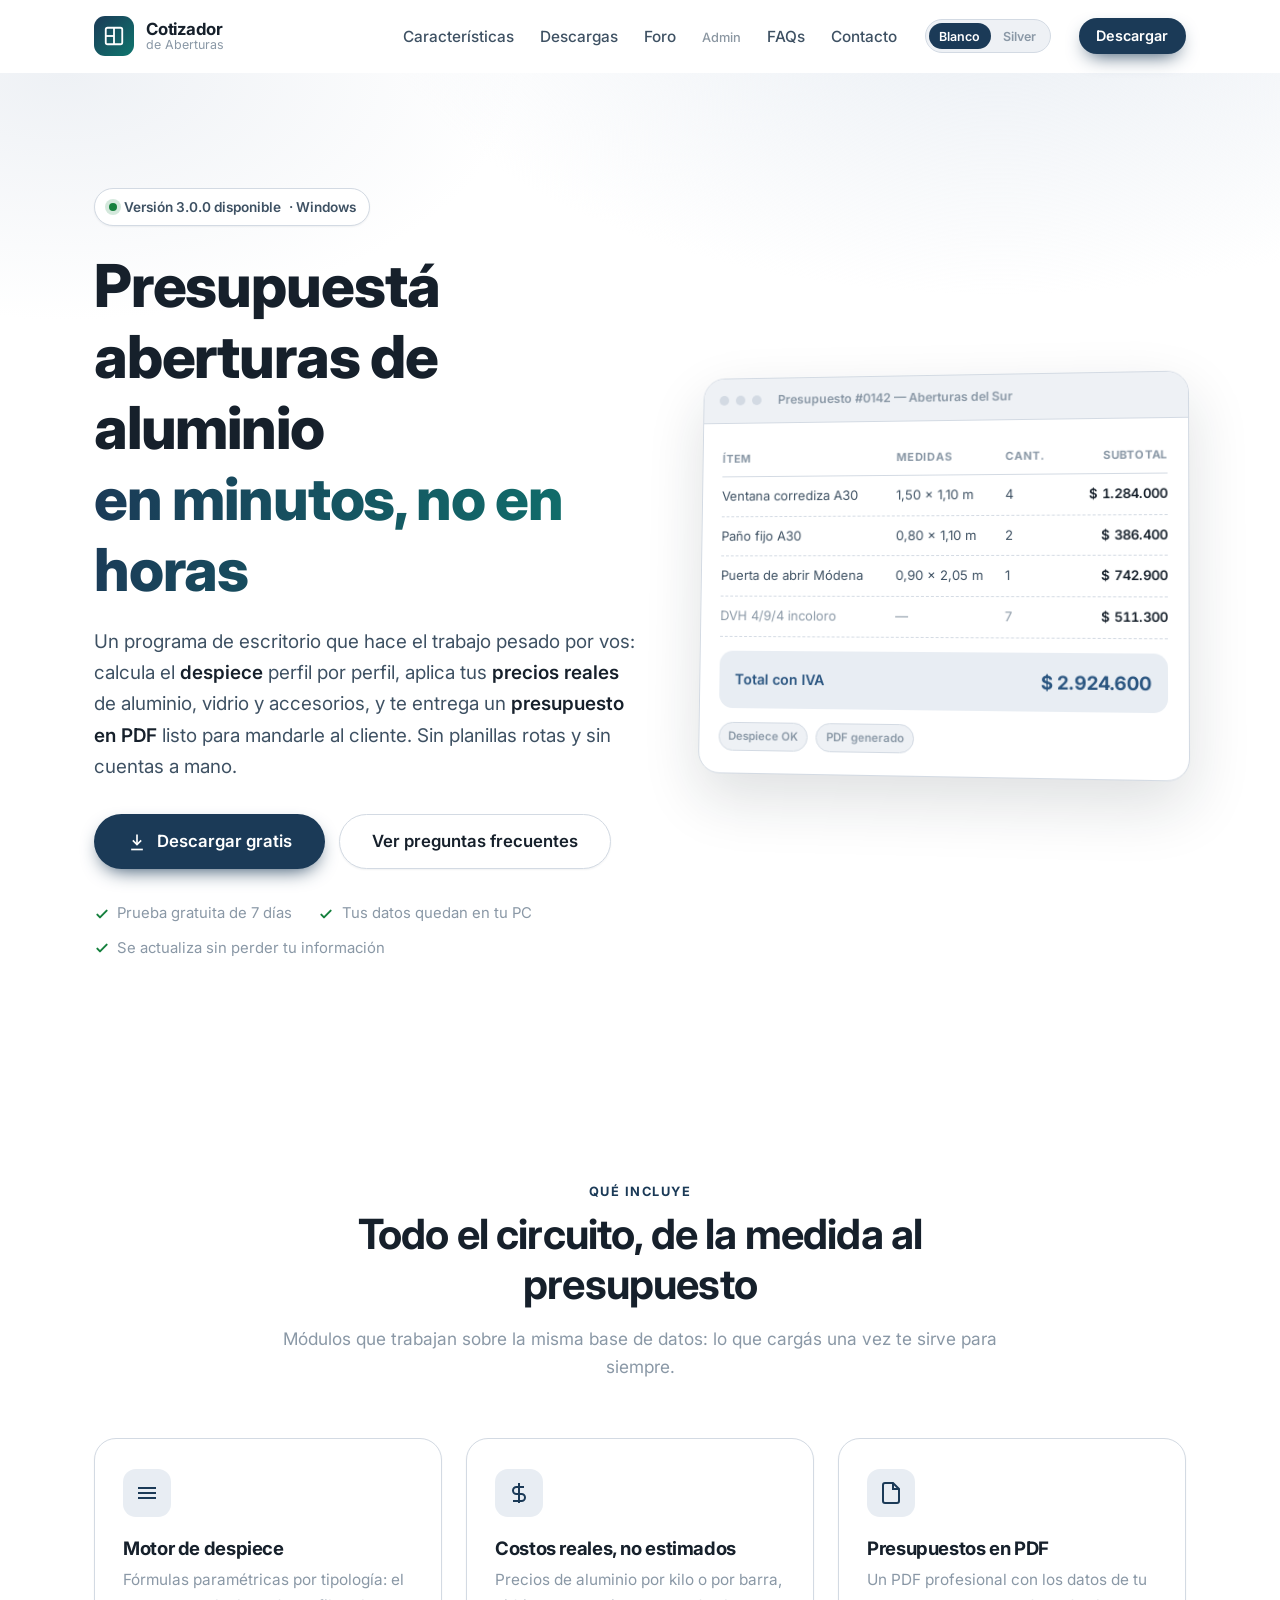
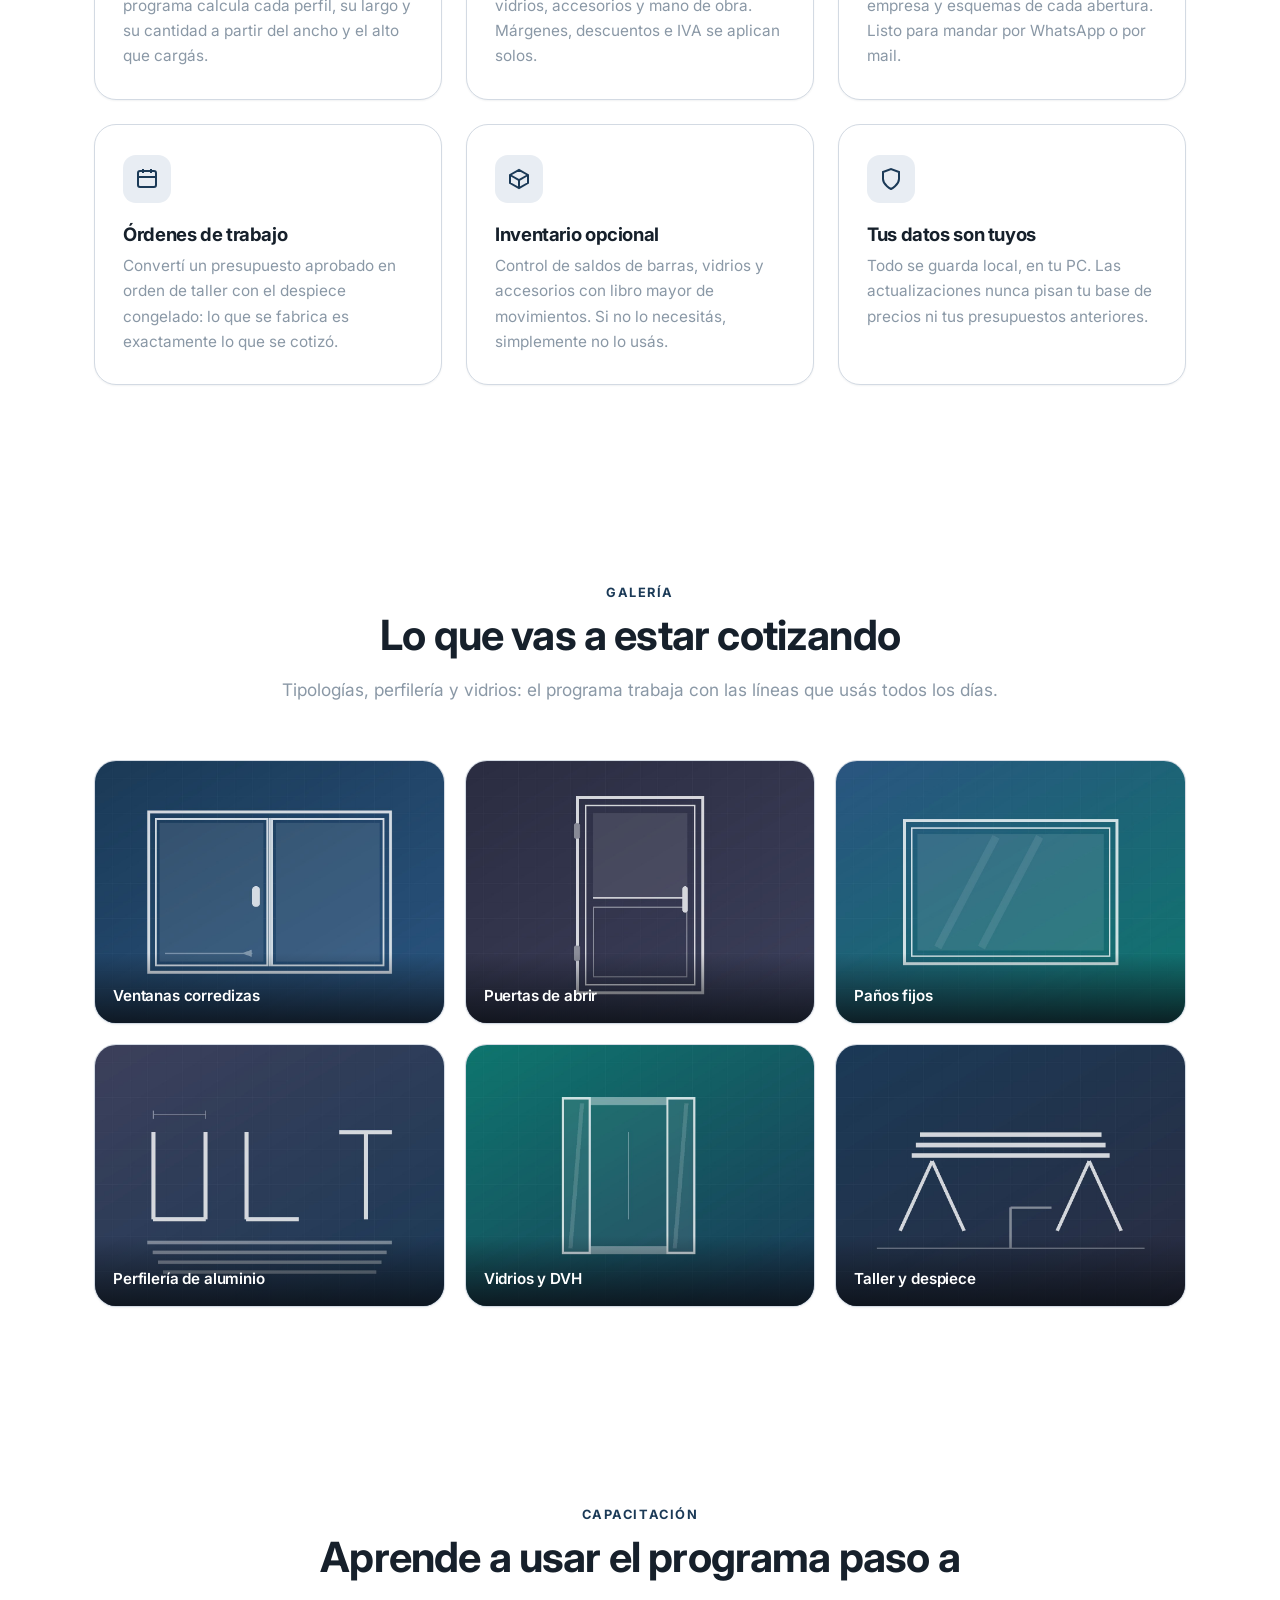
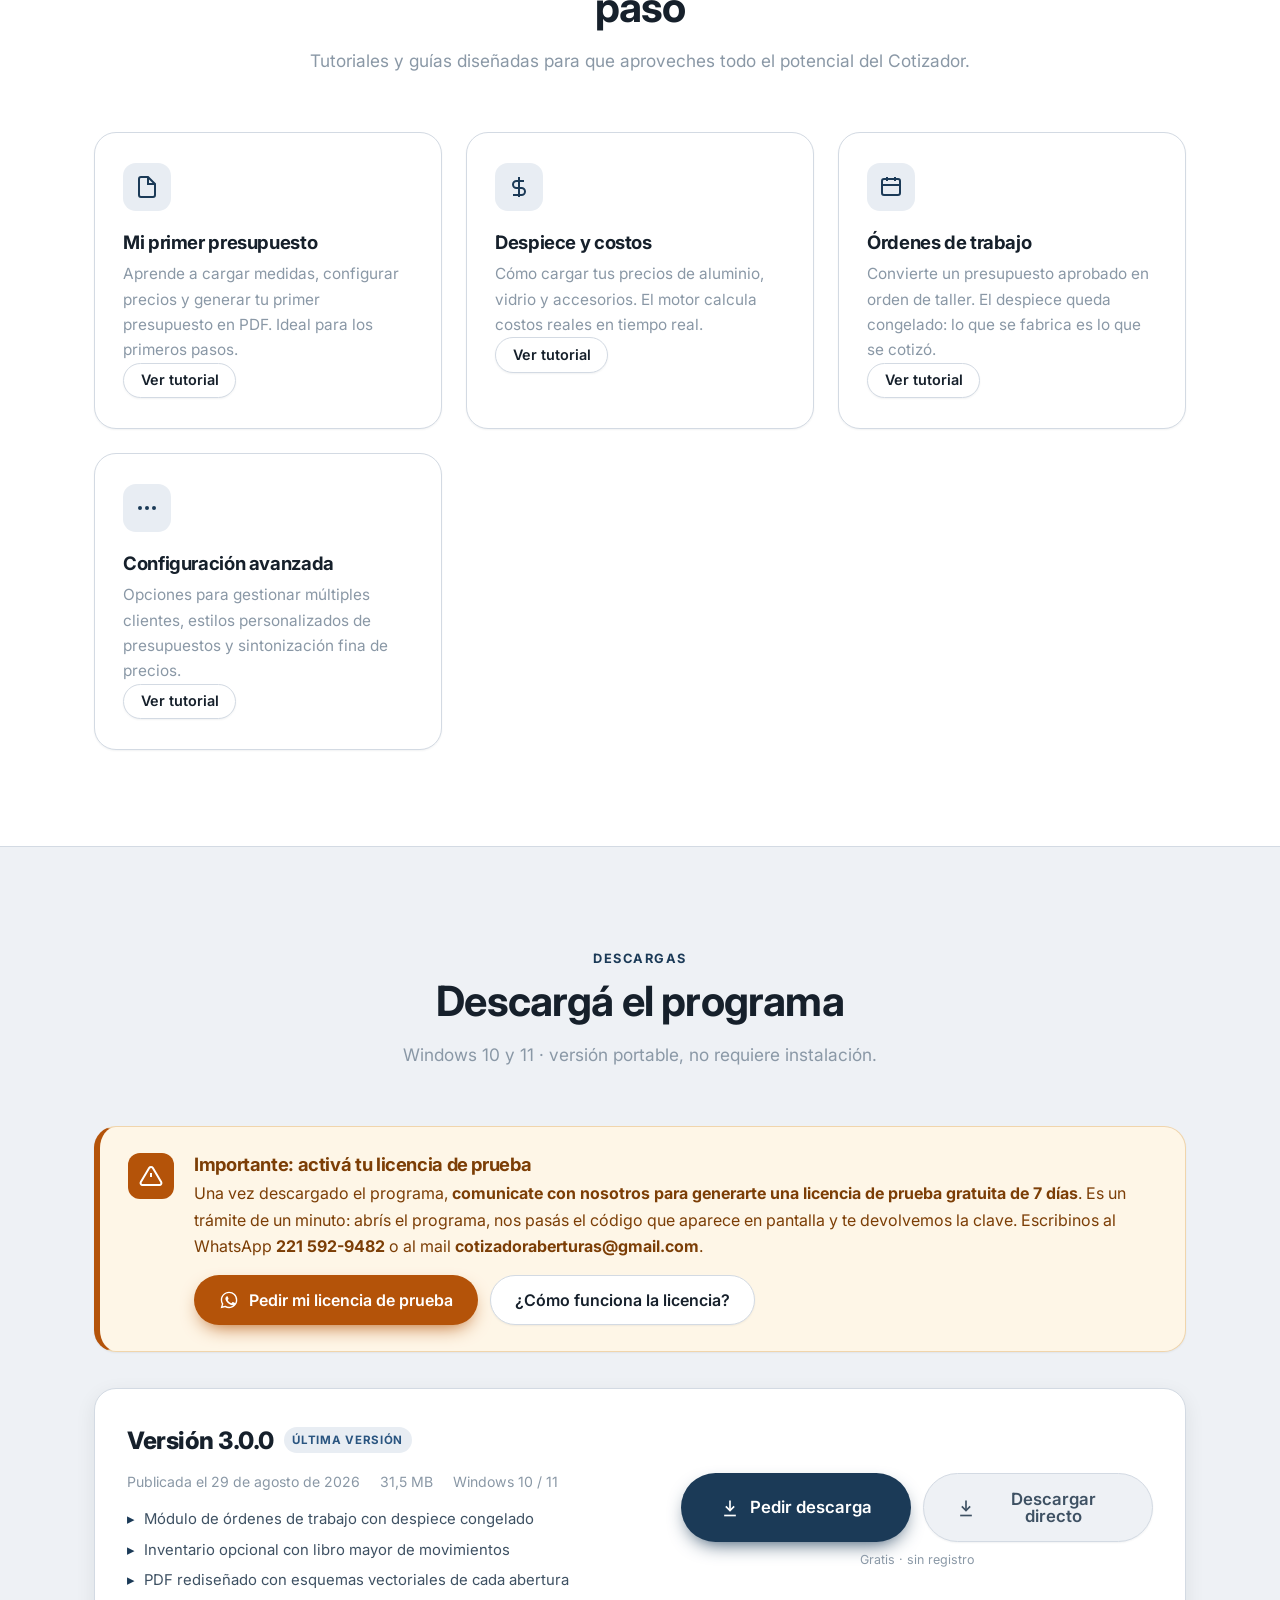
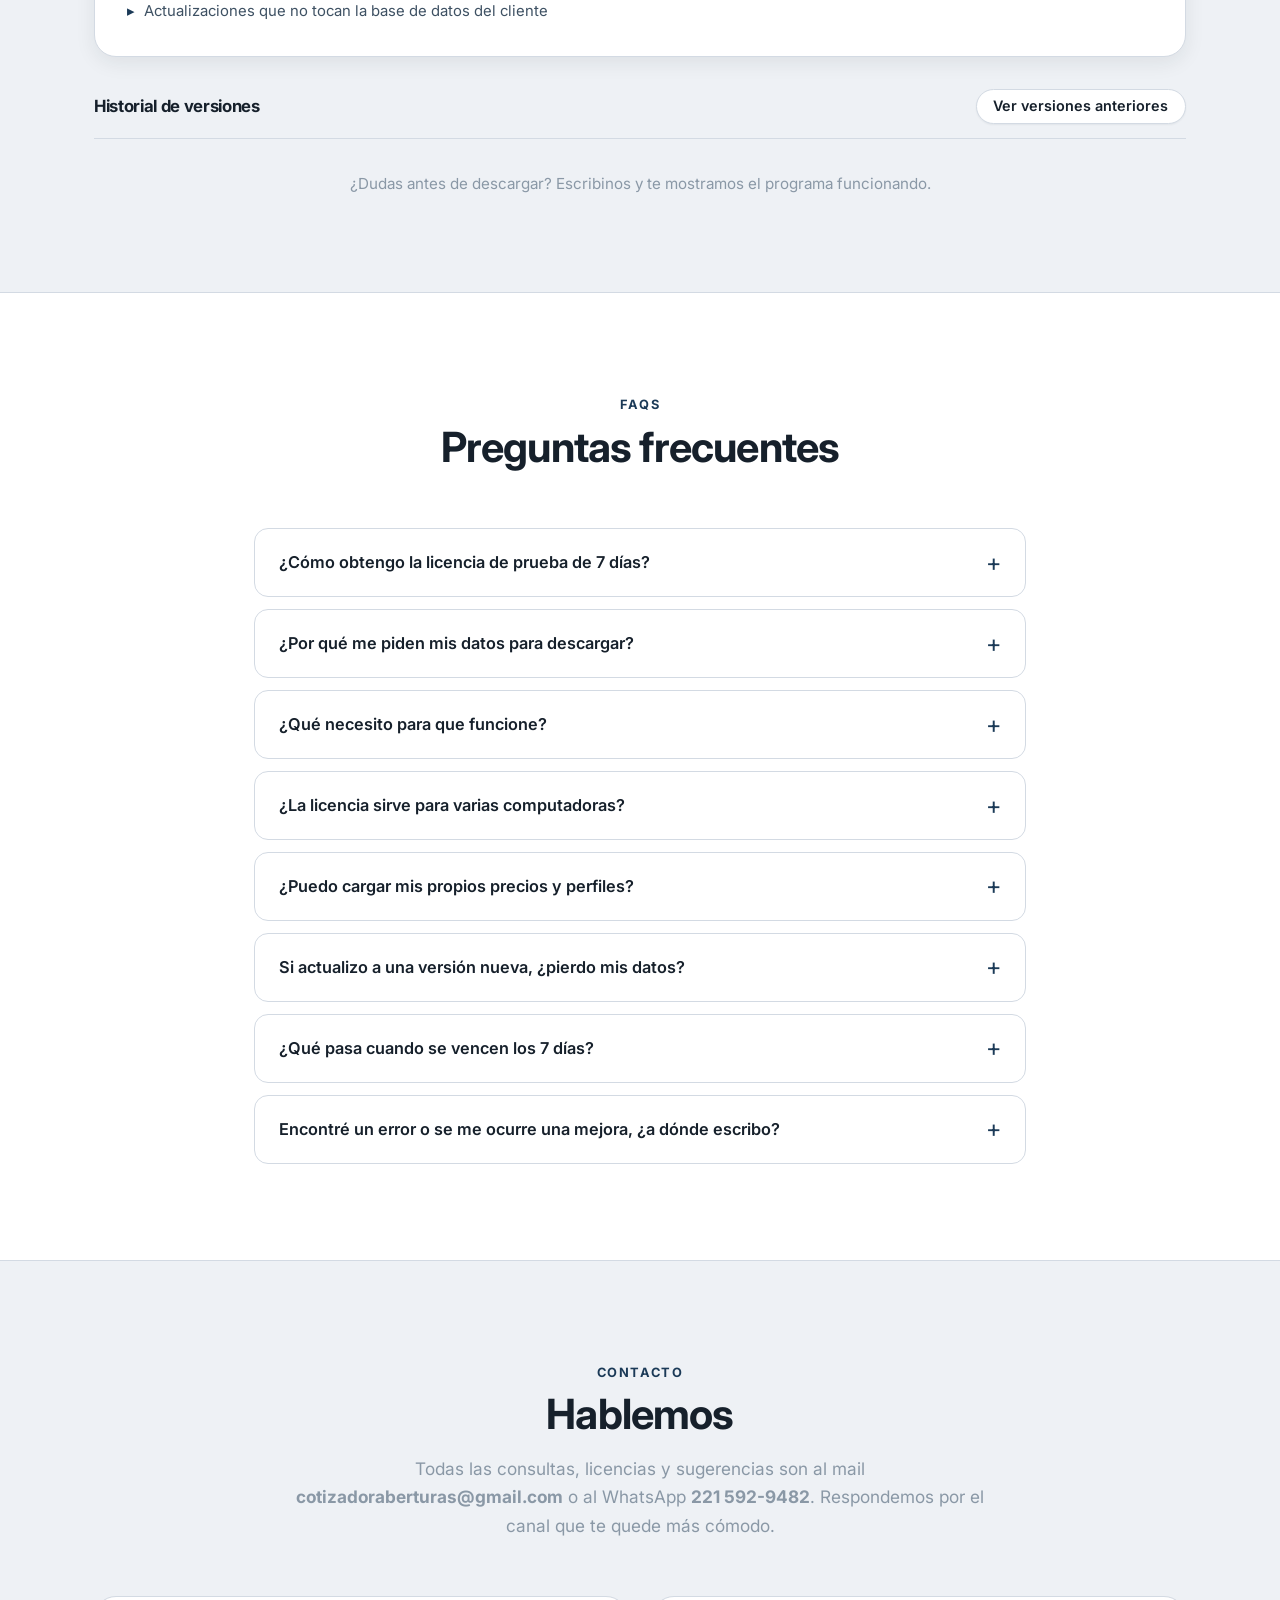
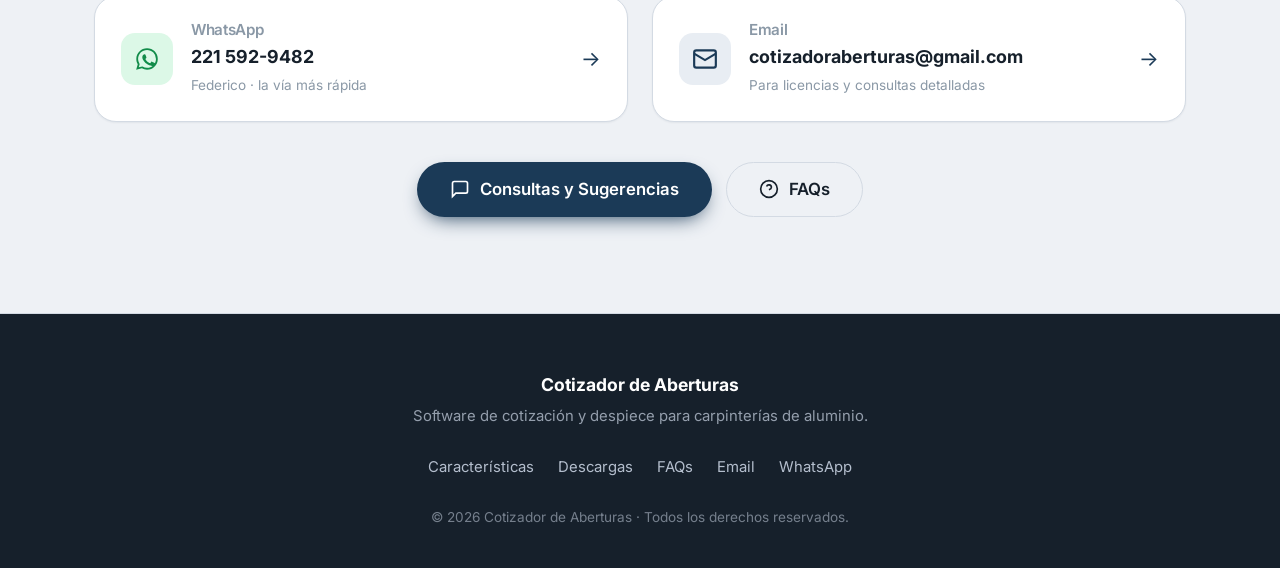
==== index.html @ 0078a977 "Agregar Panel de Administración - Crear admin.html con:   * Login de administrador (email: admin@exa" ====
<!DOCTYPE html>
<html lang="es">
<head>
  <meta charset="UTF-8" />
  <meta name="viewport" content="width=device-width, initial-scale=1.0" />

  <!-- ============================================================
       SEO / METADATOS  ·  EDITAR: título, descripción
       ============================================================ -->
  <title>Cotizador de Aberturas — Presupuestos de aluminio en minutos</title>
  <meta name="description" content="Software de escritorio para cotizar aberturas de aluminio: despiece automático, costos reales, órdenes de trabajo y PDF profesional. Descarga gratuita con licencia de prueba de 7 días." />
  <meta name="theme-color" content="#2563eb" />

  <!-- Redes sociales: esto es lo que se ve al compartir el link por WhatsApp o Facebook -->
  <meta property="og:type" content="website" />
  <meta property="og:title" content="Cotizador de Aberturas de Aluminio" />
  <meta property="og:description" content="Despiece automático, costos reales y presupuestos en PDF. Probalo gratis 7 días." />
  <meta property="og:locale" content="es_AR" />
  <meta property="og:url" content="https://netunlock.github.io/cotizador-aberturas/" />
  <!-- Imagen que se ve al compartir el link. Reemplazá img/portada.jpg y listo. -->
  <meta property="og:image" content="https://netunlock.github.io/cotizador-aberturas/img/portada.jpg" />
  <meta name="twitter:card" content="summary_large_image" />

  <!-- Favicon: archivo suelto, chiquito. Si querés cambiar el ícono, editá favicon.svg -->
  <link rel="icon" href="favicon.svg" type="image/svg+xml" />

  <!-- Tema guardado: se aplica ANTES de pintar la página, así no parpadea.
       La lógica completa del selector está en script.js. -->
  <script>
    (function () {
      try {
        var guardado = localStorage.getItem("tema");
        document.documentElement.setAttribute("data-tema", guardado === "silver" ? "silver" : "blanco");
      } catch (e) {
        document.documentElement.setAttribute("data-tema", "blanco");
      }
    })();
  </script>

  <!-- Tipografía (opcional). Si preferís cero dependencias externas, borrá estas 3 líneas:
       styles.css ya tiene la fuente del sistema configurada como respaldo. -->
  <link rel="preconnect" href="https://fonts.googleapis.com" />
  <link rel="preconnect" href="https://fonts.gstatic.com" crossorigin />
  <link href="https://fonts.googleapis.com/css2?family=Inter:wght@400;500;600;700;800&display=swap" rel="stylesheet" />

  <link rel="stylesheet" href="styles.css" />
</head>

<body>
  <!-- Accesibilidad: permite saltar la navegación usando el teclado -->
  <a class="skip-link" href="#contenido">Saltar al contenido</a>

  <!-- ============================================================
       ENCABEZADO / NAVEGACIÓN
       ============================================================ -->
  <header class="header" id="header">
    <div class="container header__inner">

      <a class="brand" href="#inicio" aria-label="Cotizador de Aberturas — inicio">
        <span class="brand__mark" aria-hidden="true">
          <svg viewBox="0 0 24 24" fill="none" stroke="currentColor" stroke-width="2">
            <rect x="3" y="3" width="18" height="18" rx="2" />
            <line x1="12" y1="3" x2="12" y2="21" />
            <line x1="3" y1="12" x2="12" y2="12" />
          </svg>
        </span>
        <span class="brand__text">
          <strong>Cotizador</strong>
          <small>de Aberturas</small>
        </span>
      </a>

      <!-- Botón hamburguesa: sólo se ve en celular -->
      <button class="nav-toggle" id="navToggle" aria-expanded="false" aria-controls="navMenu" aria-label="Abrir menú">
        <span></span><span></span><span></span>
      </button>

      <nav class="nav" id="navMenu" aria-label="Navegación principal">
        <ul class="nav__list">
          <li><a href="#caracteristicas">Características</a></li>
          <li><a href="#descargas">Descargas</a></li>
          <li><a href="foro.html">Foro</a></li>
          <li><a href="admin.html" style="font-size: 0.8rem; opacity: 0.6;">Admin</a></li>
          <li><a href="#faq">FAQs</a></li>
          <li><a href="#contacto">Contacto</a></li>
        </ul>

        <!-- Selector de tema: los mismos dos que tiene el programa -->
        <div class="tema" role="group" aria-label="Tema de color">
          <button class="tema__btn" type="button" data-tema-btn="blanco" aria-pressed="true">Blanco</button>
          <button class="tema__btn" type="button" data-tema-btn="silver" aria-pressed="false">Silver</button>
        </div>

        <a class="btn btn--primary btn--sm" href="#descargas">Descargar</a>
      </nav>

    </div>
  </header>

  <main id="contenido">

    <!-- ============================================================
         1) HERO · descripción principal del programa
         ============================================================ -->
    <section class="hero" id="inicio">
      <div class="container hero__grid">

        <div class="hero__content">
          <p class="badge">
            <span class="badge__dot" aria-hidden="true"></span>
            <span data-version-badge>Versión disponible</span> · Windows
          </p>

          <h1 class="hero__title">
            Presupuestá aberturas de aluminio
            <span class="text-gradient">en minutos, no en horas</span>
          </h1>

          <p class="hero__subtitle">
            Un programa de escritorio que hace el trabajo pesado por vos: calcula el
            <strong>despiece</strong> perfil por perfil, aplica tus <strong>precios reales</strong> de
            aluminio, vidrio y accesorios, y te entrega un <strong>presupuesto en PDF</strong> listo
            para mandarle al cliente. Sin planillas rotas y sin cuentas a mano.
          </p>

          <div class="hero__actions">
            <a class="btn btn--primary btn--lg" href="#descargas">
              <svg class="icon" viewBox="0 0 24 24" fill="none" stroke="currentColor" stroke-width="2" aria-hidden="true">
                <path d="M12 3v12" /><path d="m7 10 5 5 5-5" /><path d="M5 21h14" />
              </svg>
              Descargar gratis
            </a>
            <a class="btn btn--ghost btn--lg" href="#faq">Ver preguntas frecuentes</a>
          </div>

          <ul class="hero__points">
            <li>Prueba gratuita de 7 días</li>
            <li>Tus datos quedan en tu PC</li>
            <li>Se actualiza sin perder tu información</li>
          </ul>
        </div>

        <!-- Mockup decorativo hecho con CSS puro: no hay que subir ninguna imagen -->
        <div class="hero__visual" aria-hidden="true">
          <div class="mockup">
            <div class="mockup__bar">
              <span class="mockup__dot"></span><span class="mockup__dot"></span><span class="mockup__dot"></span>
              <span class="mockup__title">Presupuesto #0142 — Aberturas del Sur</span>
            </div>
            <div class="mockup__body">
              <div class="mockup__row mockup__row--head">
                <span>Ítem</span><span>Medidas</span><span>Cant.</span><span>Subtotal</span>
              </div>
              <div class="mockup__row"><span>Ventana corrediza A30</span><span>1,50 × 1,10 m</span><span>4</span><span>$ 1.284.000</span></div>
              <div class="mockup__row"><span>Paño fijo A30</span><span>0,80 × 1,10 m</span><span>2</span><span>$ 386.400</span></div>
              <div class="mockup__row"><span>Puerta de abrir Módena</span><span>0,90 × 2,05 m</span><span>1</span><span>$ 742.900</span></div>
              <div class="mockup__row mockup__row--muted"><span>DVH 4/9/4 incoloro</span><span>—</span><span>7</span><span>$ 511.300</span></div>
              <div class="mockup__total">
                <span>Total con IVA</span>
                <strong>$ 2.924.600</strong>
              </div>
              <div class="mockup__chips">
                <span class="chip">Despiece OK</span>
                <span class="chip">PDF generado</span>
              </div>
            </div>
          </div>
        </div>

      </div>
    </section>

    <!-- ============================================================
         2) CARACTERÍSTICAS / MÓDULOS
         ============================================================ -->
    <section class="section" id="caracteristicas">
      <div class="container">
        <header class="section__head">
          <p class="eyebrow">Qué incluye</p>
          <h2 class="section__title">Todo el circuito, de la medida al presupuesto</h2>
          <p class="section__lead">
            Módulos que trabajan sobre la misma base de datos: lo que cargás una vez te sirve
            para siempre.
          </p>
        </header>

        <!-- EDITAR: para agregar o sacar una característica, copiá o borrá un bloque <article class="card"> -->
        <div class="grid grid--3">

          <article class="card">
            <div class="card__icon">
              <svg viewBox="0 0 24 24" fill="none" stroke="currentColor" stroke-width="2"><path d="M3 7h18M3 12h18M3 17h18"/></svg>
            </div>
            <h3>Motor de despiece</h3>
            <p>Fórmulas paramétricas por tipología: el programa calcula cada perfil, su largo y su
               cantidad a partir del ancho y el alto que cargás.</p>
          </article>

          <article class="card">
            <div class="card__icon">
              <svg viewBox="0 0 24 24" fill="none" stroke="currentColor" stroke-width="2"><path d="M12 2v20"/><path d="M17 6H9.5a3.5 3.5 0 0 0 0 7h5a3.5 3.5 0 0 1 0 7H6"/></svg>
            </div>
            <h3>Costos reales, no estimados</h3>
            <p>Precios de aluminio por kilo o por barra, vidrios, accesorios y mano de obra.
               Márgenes, descuentos e IVA se aplican solos.</p>
          </article>

          <article class="card">
            <div class="card__icon">
              <svg viewBox="0 0 24 24" fill="none" stroke="currentColor" stroke-width="2"><path d="M14 2H6a2 2 0 0 0-2 2v16a2 2 0 0 0 2 2h12a2 2 0 0 0 2-2V8z"/><path d="M14 2v6h6"/></svg>
            </div>
            <h3>Presupuestos en PDF</h3>
            <p>Un PDF profesional con los datos de tu empresa y esquemas de cada abertura.
               Listo para mandar por WhatsApp o por mail.</p>
          </article>

          <article class="card">
            <div class="card__icon">
              <svg viewBox="0 0 24 24" fill="none" stroke="currentColor" stroke-width="2"><rect x="3" y="4" width="18" height="16" rx="2"/><path d="M8 2v4M16 2v4M3 10h18"/></svg>
            </div>
            <h3>Órdenes de trabajo</h3>
            <p>Convertí un presupuesto aprobado en orden de taller con el despiece congelado:
               lo que se fabrica es exactamente lo que se cotizó.</p>
          </article>

          <article class="card">
            <div class="card__icon">
              <svg viewBox="0 0 24 24" fill="none" stroke="currentColor" stroke-width="2"><path d="m21 16-9 5-9-5V8l9-5 9 5z"/><path d="m3 8 9 5 9-5"/><path d="M12 13v8"/></svg>
            </div>
            <h3>Inventario opcional</h3>
            <p>Control de saldos de barras, vidrios y accesorios con libro mayor de movimientos.
               Si no lo necesitás, simplemente no lo usás.</p>
          </article>

          <article class="card">
            <div class="card__icon">
              <svg viewBox="0 0 24 24" fill="none" stroke="currentColor" stroke-width="2"><path d="M12 22s8-4 8-10V5l-8-3-8 3v7c0 6 8 10 8 10z"/></svg>
            </div>
            <h3>Tus datos son tuyos</h3>
            <p>Todo se guarda local, en tu PC. Las actualizaciones nunca pisan tu base de precios
               ni tus presupuestos anteriores.</p>
          </article>

        </div>
      </div>
    </section>

    <!-- ============================================================
         2.b) GALERÍA
         ------------------------------------------------------------
         ★ CÓMO CAMBIAR ESTAS FOTOS ★
         Las imágenes están en la carpeta  img/  de este mismo proyecto.
         Poné tus fotos con EXACTAMENTE el mismo nombre de archivo,
         reemplazá las que están y listo: no hay que tocar nada de código.
         Se recortan solas y quedan siempre parejas y responsive.
         Recomendado: fotos apaisadas, 1200 x 900 px o más grandes.
         ============================================================ -->
    <section class="section" id="galeria">
      <div class="container">
        <header class="section__head">
          <p class="eyebrow">Galería</p>
          <h2 class="section__title">Lo que vas a estar cotizando</h2>
          <p class="section__lead">
            Tipologías, perfilería y vidrios: el programa trabaja con las líneas que
            usás todos los días.
          </p>
        </header>

        <div class="galeria">

          <figure class="galeria__item">
            <img src="img/galeria-01-ventana-corrediza.jpg" alt="Ventana corrediza de aluminio" loading="lazy" width="1200" height="900" />
            <figcaption class="galeria__pie">Ventanas corredizas</figcaption>
          </figure>

          <figure class="galeria__item">
            <img src="img/galeria-02-puerta-abrir.jpg" alt="Puerta de abrir de aluminio" loading="lazy" width="1200" height="900" />
            <figcaption class="galeria__pie">Puertas de abrir</figcaption>
          </figure>

          <figure class="galeria__item">
            <img src="img/galeria-03-pano-fijo.jpg" alt="Paño fijo de aluminio y vidrio" loading="lazy" width="1200" height="900" />
            <figcaption class="galeria__pie">Paños fijos</figcaption>
          </figure>

          <figure class="galeria__item">
            <img src="img/galeria-04-perfiles-aluminio.jpg" alt="Perfiles de aluminio" loading="lazy" width="1200" height="900" />
            <figcaption class="galeria__pie">Perfilería de aluminio</figcaption>
          </figure>

          <figure class="galeria__item">
            <img src="img/galeria-05-vidrio-dvh.jpg" alt="Vidrio doble DVH en corte" loading="lazy" width="1200" height="900" />
            <figcaption class="galeria__pie">Vidrios y DVH</figcaption>
          </figure>

          <figure class="galeria__item">
            <img src="img/galeria-06-taller.jpg" alt="Barras de aluminio en el taller" loading="lazy" width="1200" height="900" />
            <figcaption class="galeria__pie">Taller y despiece</figcaption>
          </figure>

        </div>
      </div>
    </section>

    <!-- ============================================================
         3) CAPACITACIÓN Y TUTORIALES
         ============================================================ -->
    <section class="section" id="capacitacion">
      <div class="container">
        <header class="section__head">
          <p class="eyebrow">Capacitación</p>
          <h2 class="section__title">Aprende a usar el programa paso a paso</h2>
          <p class="section__lead">
            Tutoriales y guías diseñadas para que aproveches todo el potencial del Cotizador.
          </p>
        </header>

        <div class="grid grid--3">

          <article class="card">
            <div class="card__icon">
              <svg viewBox="0 0 24 24" fill="none" stroke="currentColor" stroke-width="2"><path d="M13 2H6a2 2 0 0 0-2 2v16a2 2 0 0 0 2 2h12a2 2 0 0 0 2-2V9z"/><polyline points="13 2 13 9 20 9"/></svg>
            </div>
            <h3>Mi primer presupuesto</h3>
            <p>Aprende a cargar medidas, configurar precios y generar tu primer presupuesto en PDF.
               Ideal para los primeros pasos.</p>
            <a href="#faq" class="btn btn--ghost btn--sm">Ver tutorial</a>
          </article>

          <article class="card">
            <div class="card__icon">
              <svg viewBox="0 0 24 24" fill="none" stroke="currentColor" stroke-width="2"><path d="M12 2v20"/><path d="M17 6H9.5a3.5 3.5 0 0 0 0 7h5a3.5 3.5 0 0 1 0 7H6"/></svg>
            </div>
            <h3>Despiece y costos</h3>
            <p>Cómo cargar tus precios de aluminio, vidrio y accesorios. El motor calcula costos reales
               en tiempo real.</p>
            <a href="#faq" class="btn btn--ghost btn--sm">Ver tutorial</a>
          </article>

          <article class="card">
            <div class="card__icon">
              <svg viewBox="0 0 24 24" fill="none" stroke="currentColor" stroke-width="2"><rect x="3" y="4" width="18" height="16" rx="2"/><path d="M8 2v4M16 2v4M3 10h18"/></svg>
            </div>
            <h3>Órdenes de trabajo</h3>
            <p>Convierte un presupuesto aprobado en orden de taller. El despiece queda congelado:
               lo que se fabrica es lo que se cotizó.</p>
            <a href="#faq" class="btn btn--ghost btn--sm">Ver tutorial</a>
          </article>

          <article class="card">
            <div class="card__icon">
              <svg viewBox="0 0 24 24" fill="none" stroke="currentColor" stroke-width="2"><circle cx="12" cy="12" r="1"/><circle cx="19" cy="12" r="1"/><circle cx="5" cy="12" r="1"/></svg>
            </div>
            <h3>Configuración avanzada</h3>
            <p>Opciones para gestionar múltiples clientes, estilos personalizados de presupuestos y
               sintonización fina de precios.</p>
            <a href="#faq" class="btn btn--ghost btn--sm">Ver tutorial</a>
          </article>

        </div>
      </div>
    </section>

    <!-- ============================================================
         4) DESCARGAS · la lista se arma sola desde VERSIONES (script.js)
         ============================================================ -->
    <section class="section section--alt" id="descargas">
      <div class="container">

        <header class="section__head">
          <p class="eyebrow">Descargas</p>
          <h2 class="section__title">Descargá el programa</h2>
          <p class="section__lead">Windows 10 y 11 · versión portable, no requiere instalación.</p>
        </header>

        <!-- ---------- AVISO DE LICENCIA (destacado) ---------- -->
        <div class="alert" role="note">
          <div class="alert__icon" aria-hidden="true">
            <svg viewBox="0 0 24 24" fill="none" stroke="currentColor" stroke-width="2">
              <path d="M12 9v4"/><path d="M12 17h.01"/>
              <path d="M10.29 3.86 1.82 18a2 2 0 0 0 1.71 3h16.94a2 2 0 0 0 1.71-3L13.71 3.86a2 2 0 0 0-3.42 0z"/>
            </svg>
          </div>
          <div class="alert__body">
            <h3 class="alert__title">Importante: activá tu licencia de prueba</h3>
            <p>
              Una vez descargado el programa, <strong>comunicate con nosotros para generarte una
              licencia de prueba gratuita de 7 días</strong>. Es un trámite de un minuto: abrís el
              programa, nos pasás el código que aparece en pantalla y te devolvemos la clave.
              Escribinos al WhatsApp <strong data-wa-visible>221 592-9482</strong> o al mail
              <strong data-mail-visible>cotizadoraberturas@gmail.com</strong>.
            </p>
            <div class="alert__actions">
              <!-- El enlace real de WhatsApp lo completa script.js desde el objeto CONTACTO -->
              <a class="btn btn--warning" data-wa-licencia href="#contacto">
                <svg class="icon" viewBox="0 0 24 24" fill="currentColor" aria-hidden="true"><path d="M12.04 2C6.58 2 2.13 6.45 2.13 11.91c0 1.75.46 3.45 1.32 4.95L2 22l5.25-1.38a9.9 9.9 0 0 0 4.79 1.22h.01c5.46 0 9.91-4.45 9.91-9.91 0-2.65-1.03-5.14-2.9-7.01A9.82 9.82 0 0 0 12.04 2m0 1.67c2.2 0 4.27.86 5.83 2.42a8.2 8.2 0 0 1 2.41 5.82c0 4.54-3.7 8.24-8.25 8.24a8.23 8.23 0 0 1-4.19-1.15l-.3-.18-3.12.82.83-3.04-.2-.31a8.19 8.19 0 0 1-1.26-4.38c0-4.54 3.7-8.24 8.25-8.24m-2.6 4.1c-.19 0-.5.07-.77.36-.26.29-1 .98-1 2.38s1.03 2.76 1.17 2.95c.14.19 2.01 3.07 4.87 4.19 2.38.94 2.86.75 3.38.7.51-.05 1.66-.68 1.9-1.33.23-.66.23-1.22.16-1.34-.07-.11-.26-.18-.54-.32-.29-.15-1.7-.84-1.96-.93-.26-.1-.45-.15-.64.14-.19.29-.73.93-.9 1.12-.16.19-.33.21-.62.07-.29-.14-1.21-.45-2.31-1.43-.85-.76-1.43-1.7-1.6-1.99-.16-.29-.01-.44.13-.59.13-.13.29-.34.43-.51.15-.17.19-.29.29-.48.1-.19.05-.36-.02-.5-.07-.15-.63-1.56-.88-2.13-.21-.48-.43-.49-.63-.5h-.53z"/></svg>
                Pedir mi licencia de prueba
              </a>
              <a class="btn btn--ghost" href="#faq">¿Cómo funciona la licencia?</a>
            </div>
          </div>
        </div>

        <!-- ---------- VERSIÓN DESTACADA (la genera script.js) ---------- -->
        <div id="descargaDestacada" class="download-featured">
          <noscript>
            <p class="note">
              Necesitás activar JavaScript para ver los enlaces de descarga. Si no podés,
              escribinos a <a href="mailto:cotizadoraberturas@gmail.com">cotizadoraberturas@gmail.com</a>
              y te lo mandamos.
            </p>
          </noscript>
        </div>

        <!-- ---------- HISTORIAL DE VERSIONES (lo genera script.js) ---------- -->
        <div class="versions" id="bloqueVersiones" hidden>
          <div class="versions__head">
            <h3 class="versions__title">Historial de versiones</h3>
            <button class="btn btn--ghost btn--sm" id="toggleVersiones" aria-expanded="false" aria-controls="listaVersiones">
              Ver versiones anteriores
            </button>
          </div>
          <ul class="versions__list" id="listaVersiones" hidden></ul>
        </div>

        <p class="note">¿Dudas antes de descargar? Escribinos y te mostramos el programa funcionando.</p>

      </div>
    </section>

    <!-- ============================================================
         4) FAQs
         ============================================================ -->
    <section class="section" id="faq">
      <div class="container container--narrow">

        <header class="section__head">
          <p class="eyebrow">FAQs</p>
          <h2 class="section__title">Preguntas frecuentes</h2>
        </header>

        <!-- EDITAR: cada pregunta es un bloque <details>. Copiá uno entero y cambiale el texto. -->
        <div class="faq">

          <details class="faq__item">
            <summary>¿Cómo obtengo la licencia de prueba de 7 días?</summary>
            <div class="faq__answer">
              <p>Descargás el programa, lo abrís y en la pantalla de activación vas a ver un
                 <strong>código HWID</strong> de 16 caracteres (algo como <code>00C0-5CF4-A01D-964C</code>).
                 Nos lo mandás por WhatsApp o por mail y te devolvemos la clave de prueba. La pegás
                 en el programa y ya podés trabajar.</p>
            </div>
          </details>

          <details class="faq__item">
            <summary>¿Por qué me piden mis datos para descargar?</summary>
            <div class="faq__answer">
              <p>Porque el programa funciona con una licencia por equipo y necesitamos poder
                 contactarte para generártela y para avisarte de las actualizaciones. La descarga
                 es <strong>gratuita</strong>: el link te llega por mail apenas completás el
                 formulario. No compartimos tus datos con nadie ni te mandamos publicidad.</p>
            </div>
          </details>

          <details class="faq__item">
            <summary>¿Qué necesito para que funcione?</summary>
            <div class="faq__answer">
              <p>Una PC con <strong>Windows 10 u 11</strong>. La versión portable no requiere
                 instalación: descomprimís la carpeta y hacés doble clic en el ejecutable.
                 Tampoco necesita internet para trabajar.</p>
            </div>
          </details>

          <details class="faq__item">
            <summary>¿La licencia sirve para varias computadoras?</summary>
            <div class="faq__answer">
              <p>No. Cada licencia habilita <strong>un equipo</strong>, porque se genera a partir del
                 código de esa PC. Si necesitás usarlo en la oficina y en el taller, avisanos y te
                 emitimos una licencia por equipo.</p>
            </div>
          </details>

          <details class="faq__item">
            <summary>¿Puedo cargar mis propios precios y perfiles?</summary>
            <div class="faq__answer">
              <p>Sí, es la idea. El programa trae una precarga para arrancar, pero todo es editable:
                 líneas de perfilería, precio del aluminio, vidrios, accesorios, mano de obra,
                 márgenes y descuentos.</p>
            </div>
          </details>

          <details class="faq__item">
            <summary>Si actualizo a una versión nueva, ¿pierdo mis datos?</summary>
            <div class="faq__answer">
              <p>No. La actualización sólo reemplaza el programa. Tu base de datos, tus presupuestos
                 y tu configuración quedan intactos, y el sistema hace copias de respaldo
                 automáticas.</p>
            </div>
          </details>

          <details class="faq__item">
            <summary>¿Qué pasa cuando se vencen los 7 días?</summary>
            <div class="faq__answer">
              <p>El programa deja de abrir hasta cargar una licencia nueva, pero
                 <strong>tus datos siguen ahí</strong>. Si querés continuar, nos escribís y renovamos
                 la licencia sin desinstalar ni volver a cargar nada.</p>
            </div>
          </details>

          <details class="faq__item">
            <summary>Encontré un error o se me ocurre una mejora, ¿a dónde escribo?</summary>
            <div class="faq__answer">
              <p>Al botón <strong>Consultas y Sugerencias</strong> de acá abajo, o directamente por
                 WhatsApp. El programa se mejora justamente con lo que reportan los que lo usan todos
                 los días.</p>
            </div>
          </details>

        </div>
      </div>
    </section>

    <!-- ============================================================
         5) CONTACTO
         ============================================================ -->
    <section class="section section--alt" id="contacto">
      <div class="container">

        <header class="section__head">
          <p class="eyebrow">Contacto</p>
          <h2 class="section__title">Hablemos</h2>
          <p class="section__lead">
            Todas las consultas, licencias y sugerencias son al mail
            <strong data-mail-visible>cotizadoraberturas@gmail.com</strong> o al WhatsApp
            <strong data-wa-visible>221 592-9482</strong>. Respondemos por el canal que te
            quede más cómodo.
          </p>
        </header>

        <div class="grid grid--2 contact">

          <!-- Tarjeta WhatsApp · script.js le arma el href con el mensaje prellenado -->
          <a class="contact-card contact-card--wa" data-wa-contacto href="https://wa.me/5492215929482" target="_blank" rel="noopener">
            <div class="contact-card__icon">
              <svg viewBox="0 0 24 24" fill="currentColor" aria-hidden="true"><path d="M12.04 2C6.58 2 2.13 6.45 2.13 11.91c0 1.75.46 3.45 1.32 4.95L2 22l5.25-1.38a9.9 9.9 0 0 0 4.79 1.22h.01c5.46 0 9.91-4.45 9.91-9.91 0-2.65-1.03-5.14-2.9-7.01A9.82 9.82 0 0 0 12.04 2m0 1.67c2.2 0 4.27.86 5.83 2.42a8.2 8.2 0 0 1 2.41 5.82c0 4.54-3.7 8.24-8.25 8.24a8.23 8.23 0 0 1-4.19-1.15l-.3-.18-3.12.82.83-3.04-.2-.31a8.19 8.19 0 0 1-1.26-4.38c0-4.54 3.7-8.24 8.25-8.24m-2.6 4.1c-.19 0-.5.07-.77.36-.26.29-1 .98-1 2.38s1.03 2.76 1.17 2.95c.14.19 2.01 3.07 4.87 4.19 2.38.94 2.86.75 3.38.7.51-.05 1.66-.68 1.9-1.33.23-.66.23-1.22.16-1.34-.07-.11-.26-.18-.54-.32-.29-.15-1.7-.84-1.96-.93-.26-.1-.45-.15-.64.14-.19.29-.73.93-.9 1.12-.16.19-.33.21-.62.07-.29-.14-1.21-.45-2.31-1.43-.85-.76-1.43-1.7-1.6-1.99-.16-.29-.01-.44.13-.59.13-.13.29-.34.43-.51.15-.17.19-.29.29-.48.1-.19.05-.36-.02-.5-.07-.15-.63-1.56-.88-2.13-.21-.48-.43-.49-.63-.5h-.53z"/></svg>
            </div>
            <div class="contact-card__body">
              <h3>WhatsApp</h3>
              <p class="contact-card__value" data-wa-visible>221 592-9482</p>
              <p class="contact-card__meta">Federico · la vía más rápida</p>
            </div>
            <span class="contact-card__arrow" aria-hidden="true">→</span>
          </a>

          <!-- Tarjeta Email -->
          <a class="contact-card" data-mail-contacto href="mailto:cotizadoraberturas@gmail.com">
            <div class="contact-card__icon">
              <svg viewBox="0 0 24 24" fill="none" stroke="currentColor" stroke-width="2" aria-hidden="true">
                <rect x="2" y="4" width="20" height="16" rx="2"/><path d="m2 7 10 6 10-6"/>
              </svg>
            </div>
            <div class="contact-card__body">
              <h3>Email</h3>
              <p class="contact-card__value" data-mail-visible>cotizadoraberturas@gmail.com</p>
              <p class="contact-card__meta">Para licencias y consultas detalladas</p>
            </div>
            <span class="contact-card__arrow" aria-hidden="true">→</span>
          </a>

        </div>

        <!-- Botones pedidos: Consultas y Sugerencias + FAQs -->
        <div class="cta-row">
          <a class="btn btn--primary btn--lg" data-consultas href="mailto:cotizadoraberturas@gmail.com">
            <svg class="icon" viewBox="0 0 24 24" fill="none" stroke="currentColor" stroke-width="2" aria-hidden="true">
              <path d="M21 15a2 2 0 0 1-2 2H7l-4 4V5a2 2 0 0 1 2-2h14a2 2 0 0 1 2 2z"/>
            </svg>
            Consultas y Sugerencias
          </a>
          <a class="btn btn--outline btn--lg" href="#faq">
            <svg class="icon" viewBox="0 0 24 24" fill="none" stroke="currentColor" stroke-width="2" aria-hidden="true">
              <circle cx="12" cy="12" r="10"/><path d="M9.1 9a3 3 0 0 1 5.8 1c0 2-3 3-3 3"/><path d="M12 17h.01"/>
            </svg>
            FAQs
          </a>
        </div>

      </div>
    </section>

  </main>

  <!-- ============================================================
       PIE
       ============================================================ -->
  <footer class="footer">
    <div class="container footer__inner">
      <div class="footer__brand">
        <strong>Cotizador de Aberturas</strong>
        <p>Software de cotización y despiece para carpinterías de aluminio.</p>
      </div>
      <nav class="footer__links" aria-label="Enlaces del pie">
        <a href="#caracteristicas">Características</a>
        <a href="#descargas">Descargas</a>
        <a href="#faq">FAQs</a>
        <a data-mail-contacto href="mailto:cotizadoraberturas@gmail.com">Email</a>
        <a data-wa-contacto href="https://wa.me/5492215929482" target="_blank" rel="noopener">WhatsApp</a>
      </nav>
      <p class="footer__copy">© <span data-anio>2026</span> Cotizador de Aberturas · Todos los derechos reservados.</p>
    </div>
  </footer>

  <!-- ============================================================
       MODAL DE DESCARGA
       El link de descarga NO está en esta página: se envía por mail
       al correo que cargue el interesado. Ver BLOQUE 1 de script.js.
       ============================================================ -->
  <div class="modal" id="modalDescarga" hidden>
    <div class="modal__overlay" data-cerrar-modal></div>

    <div class="modal__dialog" role="dialog" aria-modal="true" aria-labelledby="modalTitulo">
      <button class="modal__close" type="button" data-cerrar-modal aria-label="Cerrar">&times;</button>

      <!-- Paso 1: formulario -->
      <div class="modal__paso" data-paso="form">
        <p class="eyebrow">Descarga gratuita</p>
        <h2 class="modal__titulo" id="modalTitulo">Te enviamos el link por mail</h2>
        <p class="modal__lead">
          Completá tus datos y te mandamos el enlace de descarga de la
          <strong data-version-pedida>última versión</strong> al correo que dejes.
          Es gratis: sólo necesitamos saber quién lo está usando para poder darte la licencia
          de prueba y avisarte de las actualizaciones.
        </p>

        <form id="formDescarga" novalidate>
          <div class="campo">
            <label for="f_nombre">Nombre y apellido <span aria-hidden="true">*</span></label>
            <input id="f_nombre" name="nombre" type="text" autocomplete="name" placeholder="Juan Pérez" required />
            <small class="campo__error" data-error-de="nombre"></small>
          </div>

          <div class="campo">
            <label for="f_localidad">Localidad <span aria-hidden="true">*</span></label>
            <input id="f_localidad" name="localidad" type="text" autocomplete="address-level2" placeholder="La Plata, Buenos Aires" required />
            <small class="campo__error" data-error-de="localidad"></small>
          </div>

          <div class="campo">
            <label for="f_email">Email <span aria-hidden="true">*</span></label>
            <input id="f_email" name="email" type="email" autocomplete="email" inputmode="email" placeholder="tucorreo@gmail.com" required />
            <small class="campo__ayuda">Acá te llega el link, así que tiene que ser un correo real.</small>
            <small class="campo__error" data-error-de="email"></small>
          </div>

          <div class="campo">
            <label for="f_whatsapp">WhatsApp <span aria-hidden="true">*</span></label>
            <input id="f_whatsapp" name="whatsapp" type="tel" autocomplete="tel" inputmode="tel" placeholder="221 592-9482" required />
            <small class="campo__ayuda">Con característica, sin el 0 y sin el 15.</small>
            <small class="campo__error" data-error-de="whatsapp"></small>
          </div>

          <!-- Trampa anti-robots: es invisible; si viene completa, se descarta el envío -->
          <div class="honeypot" aria-hidden="true">
            <label for="f_web">No completar</label>
            <input id="f_web" name="web" type="text" tabindex="-1" autocomplete="off" />
          </div>

          <button class="btn btn--primary btn--lg modal__submit" type="submit" id="btnEnviarDescarga">
            Enviarme el link de descarga
          </button>

          <p class="modal__nota">
            Usamos tus datos únicamente para enviarte el link y ayudarte con la licencia.
            No se los pasamos a nadie.
          </p>
        </form>
      </div>

      <!-- Paso 2: enviado -->
      <div class="modal__paso modal__paso--centro" data-paso="ok" hidden>
        <div class="modal__icono modal__icono--ok" aria-hidden="true">
          <svg viewBox="0 0 24 24" fill="none" stroke="currentColor" stroke-width="2.5"><path d="m5 13 4 4 10-10"/></svg>
        </div>
        <h2 class="modal__titulo">¡Listo! Revisá tu correo</h2>
        <p class="modal__lead">
          Le mandamos el link de descarga a <strong data-mail-enviado>tu correo</strong>.
          Suele llegar en menos de un minuto: si no lo ves, fijate en
          <strong>Spam</strong> o en <strong>Promociones</strong>.
        </p>
        <p class="modal__lead">
          Cuando lo instales, escribinos y te generamos la licencia de prueba de 7 días.
        </p>
        <div class="modal__acciones">
          <a class="btn btn--wa" data-wa-licencia href="#contacto" target="_blank" rel="noopener">
            Pedir la licencia por WhatsApp
          </a>
          <button class="btn btn--ghost" type="button" data-cerrar-modal>Cerrar</button>
        </div>
      </div>

      <!-- Paso 3: falló el envío -->
      <div class="modal__paso modal__paso--centro" data-paso="error" hidden>
        <div class="modal__icono modal__icono--error" aria-hidden="true">
          <svg viewBox="0 0 24 24" fill="none" stroke="currentColor" stroke-width="2.5"><path d="M12 8v5"/><path d="M12 17h.01"/><circle cx="12" cy="12" r="9"/></svg>
        </div>
        <h2 class="modal__titulo">No pudimos enviar el mail</h2>
        <p class="modal__lead">
          Puede ser un problema momentáneo de conexión. Probá de nuevo en un minuto o
          pedinos el link directamente por WhatsApp: te lo pasamos al toque.
        </p>
        <div class="modal__acciones">
          <a class="btn btn--wa" data-wa-descarga href="#contacto" target="_blank" rel="noopener">
            Pedir el link por WhatsApp
          </a>
          <button class="btn btn--ghost" type="button" data-reintentar>Reintentar</button>
        </div>
      </div>

    </div>
  </div>

  <script src="script.js" defer></script>
</body>
</html>
---- styles.css ----
/* ============================================================================
   COTIZADOR DE ABERTURAS — Hoja de estilos
   ----------------------------------------------------------------------------
   Organización del archivo:
     1.  Variables (:root)  <-- EDITÁ ACÁ LOS COLORES
     2.  Reset y base
     3.  Utilidades y layout (container, grid, section)
     4.  Botones
     5.  Encabezado y navegación
     6.  Hero + mockup
     7.  Tarjetas de características
     8.  Descargas (aviso de licencia, versión destacada, historial)
     9.  FAQs
     10. Contacto
     11. Pie
     12. Modal de descarga (formulario previo)
     13. Responsive (celular y tablet)
   ========================================================================== */


/* ============================================================================
   1. VARIABLES  ·  ★★★ ACÁ SE CAMBIAN TODOS LOS COLORES DE LA WEB ★★★
   ----------------------------------------------------------------------------
   Hay DOS temas, los mismos que tiene el programa (ui/tema.py):

       data-tema="blanco"   paleta Claro   (es el que se ve por defecto)
       data-tema="silver"   paleta Silver

   El atributo lo pone script.js en la etiqueta <html> y lo recuerda en el
   navegador de cada visitante.

   Para cambiar un color, tocá el mismo nombre de variable en LOS DOS bloques:
   si sólo lo cambiás en uno, el otro tema queda desparejo.
   ========================================================================== */

/* --- Valores que no dependen del tema --------------------------------- */
:root {
  --color-whatsapp: #25d366;         /* Verde oficial de WhatsApp */

  --font-base: "Inter", -apple-system, BlinkMacSystemFont, "Segoe UI", Roboto,
               "Helvetica Neue", Arial, sans-serif;
  --font-mono: "SFMono-Regular", ui-monospace, Consolas, "Liberation Mono", monospace;

  --radius-sm: 8px;
  --radius:    14px;
  --radius-lg: 22px;
  --radius-pill: 999px;

  --container: 1140px;               /* Ancho máximo del contenido */
  --section-y: 96px;                 /* Aire vertical entre secciones */

  --transition: .22s cubic-bezier(.4, 0, .2, 1);
}


/* ---------------------------------------------------------------------------
   TEMA BLANCO  ·  paleta "claro" del programa
   --------------------------------------------------------------------------- */
:root,
:root[data-tema="blanco"] {

  /* Marca */
  --color-primary:         #1B3A57;   /* primario */
  --color-primary-hover:   #2A5580;   /* primario_hover */
  --color-primary-light:   #4A7BA7;   /* detalles y bordes al pasar el mouse */
  --color-primary-soft:    #E8EDF3;   /* superficie_3: fondo de íconos y etiquetas */
  --color-sobre-primario:  #FFFFFF;   /* texto arriba del color de marca */
  --color-accent:          #0F766E;   /* acento */

  /* Estados */
  --color-warning:         #B45309;   /* alerta */
  --color-warning-soft:    #FEF6E7;   /* alerta_fondo */
  --color-warning-border:  #F0D5AC;
  --color-warning-text:    #7C3E06;
  --color-sobre-alerta:    #FFFFFF;   /* texto arriba del color de alerta */
  --color-success:         #15803D;   /* ok */
  --color-error:           #B91C1C;   /* error */
  --color-error-soft:      #FDE7E7;

  /* Textos */
  --color-text:            #16202B;   /* texto */
  --color-text-body:       #3E5163;   /* párrafos (entre texto y texto_suave) */
  --color-text-muted:      #8A98A6;   /* texto_tenue */

  /* Fondos y superficies */
  --color-bg:              #FFFFFF;   /* superficie */
  --color-bg-alt:          #EEF1F5;   /* ventana */
  --color-surface:         #FFFFFF;
  --color-border:          #D3DAE3;   /* borde */
  --color-header-bg:       rgba(255, 255, 255, .85);
  --color-overlay:         rgba(22, 32, 43, .55);

  /* Campos de formulario */
  --color-campo:           #FFFFFF;   /* campo */
  --color-campo-borde:     #C3CCD8;   /* campo_borde */

  /* Pie */
  --color-footer-bg:       #16202B;
  --color-footer-text:     #B4BECD;

  /* Sombras */
  --shadow-sm: 0 1px 2px rgba(22, 32, 43, .06);
  --shadow:    0 6px 20px rgba(22, 32, 43, .08);
  --shadow-lg: 0 24px 60px rgba(22, 32, 43, .14);
}


/* ---------------------------------------------------------------------------
   TEMA SILVER  ·  paleta "silver" del programa
   --------------------------------------------------------------------------- */
:root[data-tema="silver"] {

  /* Marca */
  --color-primary:         #8D99AE;   /* primario */
  --color-primary-hover:   #A6B1C4;   /* primario_hover */
  --color-primary-light:   #B4BECD;
  --color-primary-soft:    #464A68;   /* superficie_3 */
  --color-sobre-primario:  #23253A;   /* sobre_primario */
  --color-accent:          #6EC1A7;   /* acento */

  /* Estados */
  --color-warning:         #E0A458;   /* alerta */
  --color-warning-soft:    #463F32;   /* alerta_fondo */
  --color-warning-border:  #6B5C42;
  --color-warning-text:    #F2D8B4;
  --color-sobre-alerta:    #23253A;   /* texto arriba del color de alerta */
  --color-success:         #7FD1A8;   /* ok */
  --color-error:           #E87A7A;   /* error */
  --color-error-soft:      #4A2F35;

  /* Textos */
  --color-text:            #EDF0F6;   /* texto */
  --color-text-body:       #B4BECD;   /* texto_suave */
  --color-text-muted:      #8D99AE;   /* texto_tenue */

  /* Fondos y superficies */
  --color-bg:              #2B2D42;   /* ventana */
  --color-bg-alt:          #363950;   /* superficie_2 */
  --color-surface:         #3D405B;   /* superficie */
  --color-border:          #525777;   /* borde */
  --color-header-bg:       rgba(43, 45, 66, .88);
  --color-overlay:         rgba(16, 17, 28, .68);

  /* Campos de formulario */
  --color-campo:           #343751;   /* campo */
  --color-campo-borde:     #565B7C;   /* campo_borde */

  /* Pie */
  --color-footer-bg:       #23253A;
  --color-footer-text:     #B4BECD;

  /* Sombras: en oscuro tienen que ser más marcadas para que se noten */
  --shadow-sm: 0 1px 2px rgba(0, 0, 0, .25);
  --shadow:    0 6px 20px rgba(0, 0, 0, .32);
  --shadow-lg: 0 24px 60px rgba(0, 0, 0, .45);
}

/* Suaviza el cambio de tema en vez de que salte de golpe */
body, .header, .card, .contact-card, .modal__dialog, .version-item,
.faq__item, .download-featured, .alert, .campo input, .mockup {
  transition: background-color var(--transition), border-color var(--transition),
              color var(--transition);
}


/* ============================================================================
   2. RESET Y BASE
   ========================================================================== */
*, *::before, *::after { box-sizing: border-box; }

html { scroll-behavior: smooth; scroll-padding-top: 90px; /* deja aire bajo el header fijo */ }

body {
  margin: 0;
  font-family: var(--font-base);
  font-size: 17px;
  line-height: 1.65;
  color: var(--color-text-body);
  background: var(--color-bg);
  -webkit-font-smoothing: antialiased;
}

h1, h2, h3, h4 {
  margin: 0 0 .5em;
  color: var(--color-text);
  line-height: 1.2;
  letter-spacing: -.02em;
  font-weight: 700;
}

p { margin: 0 0 1em; }
ul { margin: 0; padding: 0; list-style: none; }
figure { margin: 0; }        /* el navegador le pone 40px de margen lateral */

a { color: var(--color-primary); text-decoration: none; transition: color var(--transition); }
a:hover { color: var(--color-primary-hover); }

/* height:auto es imprescindible: sin eso, el atributo height="900" del HTML
   le gana al aspect-ratio y las fotos salen estiradas. */
img, svg { max-width: 100%; height: auto; }

code {
  font-family: var(--font-mono);
  font-size: .9em;
  background: var(--color-primary-soft);
  color: var(--color-primary-hover);
  padding: .15em .45em;
  border-radius: 6px;
}

/* Foco visible para navegación con teclado (accesibilidad) */
:focus-visible {
  outline: 3px solid var(--color-primary-light);
  outline-offset: 2px;
  border-radius: 4px;
}

/* Enlace "saltar al contenido": oculto hasta que se navega con TAB */
.skip-link {
  position: absolute; left: -9999px; top: 0; z-index: 999;
  background: var(--color-primary); color: var(--color-sobre-primario);
  padding: .75rem 1.25rem; border-radius: 0 0 var(--radius-sm) 0;
}
.skip-link:focus { left: 0; color: var(--color-sobre-primario); }


/* ============================================================================
   3. UTILIDADES Y LAYOUT
   ========================================================================== */
.container {
  width: 100%;
  max-width: var(--container);
  margin: 0 auto;
  padding: 0 24px;
}
.container--narrow { max-width: 820px; }

.section { padding: var(--section-y) 0; }
.section--alt {
  background: var(--color-bg-alt);
  border-top: 1px solid var(--color-border);
  border-bottom: 1px solid var(--color-border);
}

.section__head { max-width: 720px; margin: 0 auto 56px; text-align: center; }
.section__title { font-size: clamp(1.85rem, 3.4vw, 2.6rem); margin-bottom: .35em; }
.section__lead { font-size: 1.08rem; color: var(--color-text-muted); margin: 0; }

/* Etiqueta chiquita arriba de cada título de sección */
.eyebrow {
  display: inline-block;
  font-size: .8rem; font-weight: 700; letter-spacing: .12em; text-transform: uppercase;
  color: var(--color-primary);
  margin: 0 0 .6em;
}

.grid { display: grid; gap: 24px; }
.grid--2 { grid-template-columns: repeat(2, 1fr); }
.grid--3 { grid-template-columns: repeat(3, 1fr); }

.text-gradient {
  display: block;
  background: linear-gradient(100deg, var(--color-primary), var(--color-accent));
  -webkit-background-clip: text;
  background-clip: text;
  color: transparent;
}

.note {
  text-align: center;
  color: var(--color-text-muted);
  font-size: .95rem;
  margin: 32px 0 0;
}

.icon { width: 20px; height: 20px; flex: none; }


/* ============================================================================
   4. BOTONES
   ========================================================================== */
.btn {
  display: inline-flex; align-items: center; justify-content: center; gap: .6em;
  font-family: inherit; font-size: 1rem; font-weight: 600; line-height: 1;
  padding: .85em 1.5em;
  border: 1px solid transparent;
  border-radius: var(--radius-pill);
  cursor: pointer;
  text-align: center;
  transition: transform var(--transition), box-shadow var(--transition),
              background-color var(--transition), color var(--transition),
              border-color var(--transition);
}
.btn:hover { transform: translateY(-2px); }
.btn:active { transform: translateY(0); }

.btn--sm { font-size: .9rem; padding: .65em 1.15em; }
.btn--lg { font-size: 1.05rem; padding: 1em 1.9em; }

.btn--primary {
  background: var(--color-primary);
  color: var(--color-sobre-primario);
  box-shadow: 0 8px 20px -8px var(--color-primary);
}
.btn--primary:hover { background: var(--color-primary-hover); color: var(--color-sobre-primario); }

.btn--outline {
  background: transparent;
  color: var(--color-text);
  border-color: var(--color-border);
}
.btn--outline:hover { border-color: var(--color-primary); color: var(--color-primary); }

.btn--ghost {
  background: var(--color-surface);
  color: var(--color-text);
  border-color: var(--color-border);
  box-shadow: var(--shadow-sm);
}
.btn--ghost:hover { color: var(--color-primary); border-color: var(--color-primary); }

.btn--secondary {
  background: var(--color-bg-alt);
  color: var(--color-text-body);
  border-color: var(--color-border);
  box-shadow: var(--shadow-sm);
}
.btn--secondary:hover { background: var(--color-surface); color: var(--color-text); border-color: var(--color-primary-light); }

.btn--warning {
  background: var(--color-warning);
  color: var(--color-sobre-alerta);
  box-shadow: 0 8px 20px -8px var(--color-warning);
}
.btn--warning:hover { filter: brightness(.94); color: var(--color-sobre-alerta); }

.btn--wa { background: var(--color-whatsapp); color: #04331a; }
.btn--wa:hover { filter: brightness(.95); color: #04331a; }


/* ============================================================================
   5. ENCABEZADO Y NAVEGACIÓN
   ========================================================================== */
.header {
  position: sticky; top: 0; z-index: 100;
  background: var(--color-header-bg);
  backdrop-filter: blur(12px);
  border-bottom: 1px solid transparent;
  transition: border-color var(--transition), box-shadow var(--transition);
}
/* La clase .is-scrolled la agrega script.js al bajar la página */
.header.is-scrolled { border-bottom-color: var(--color-border); box-shadow: var(--shadow-sm); }

.header__inner {
  display: flex; align-items: center; justify-content: space-between; gap: 20px;
  min-height: 72px;
}

.brand { display: inline-flex; align-items: center; gap: 12px; color: var(--color-text); }
.brand__mark {
  display: grid; place-items: center;
  width: 40px; height: 40px;
  border-radius: 11px;
  background: linear-gradient(135deg, var(--color-primary), var(--color-accent));
  color: var(--color-sobre-primario);
}
.brand__mark svg { width: 22px; height: 22px; }
.brand__text { display: flex; flex-direction: column; line-height: 1.1; }
.brand__text strong { font-size: 1.05rem; letter-spacing: -.01em; }
.brand__text small { font-size: .78rem; color: var(--color-text-muted); }

.nav { display: flex; align-items: center; gap: 28px; }
.nav__list { display: flex; align-items: center; gap: 26px; }
.nav__list a {
  color: var(--color-text-body);
  font-size: .96rem; font-weight: 500;
  position: relative;
}
.nav__list a::after {                 /* subrayado animado */
  content: ""; position: absolute; left: 0; bottom: -6px;
  width: 0; height: 2px; background: var(--color-primary);
  transition: width var(--transition);
}
.nav__list a:hover { color: var(--color-primary); }
.nav__list a:hover::after { width: 100%; }

/* ---- Selector de tema Blanco / Silver ----------------------------------- */
.tema {
  display: inline-flex; align-items: center; gap: 2px;
  padding: 3px;
  background: var(--color-bg-alt);
  border: 1px solid var(--color-border);
  border-radius: var(--radius-pill);
}

.tema__btn {
  font-family: inherit; font-size: .78rem; font-weight: 600;
  padding: .42em .85em;
  border: none; border-radius: var(--radius-pill);
  background: transparent; color: var(--color-text-muted);
  cursor: pointer; white-space: nowrap;
  transition: background var(--transition), color var(--transition);
}
.tema__btn:hover { color: var(--color-text); }

/* El tema activo queda marcado con el color de marca */
.tema__btn[aria-pressed="true"] {
  background: var(--color-primary);
  color: var(--color-sobre-primario);
}

/* Hamburguesa (oculta en escritorio) */
.nav-toggle {
  display: none;
  flex-direction: column; justify-content: center; gap: 5px;
  width: 44px; height: 44px; padding: 0 10px;
  background: transparent; border: 1px solid var(--color-border);
  border-radius: var(--radius-sm); cursor: pointer;
}
.nav-toggle span {
  display: block; height: 2px; width: 100%;
  background: var(--color-text); border-radius: 2px;
  transition: transform var(--transition), opacity var(--transition);
}
.nav-toggle[aria-expanded="true"] span:nth-child(1) { transform: translateY(7px) rotate(45deg); }
.nav-toggle[aria-expanded="true"] span:nth-child(2) { opacity: 0; }
.nav-toggle[aria-expanded="true"] span:nth-child(3) { transform: translateY(-7px) rotate(-45deg); }


/* ============================================================================
   6. HERO
   ========================================================================== */
.hero {
  position: relative;
  padding: clamp(64px, 9vw, 116px) 0 clamp(72px, 10vw, 120px);
  overflow: hidden;
  background:
    radial-gradient(900px 460px at 78% -10%, var(--color-primary-soft), transparent 70%),
    radial-gradient(700px 380px at 5% 0%, var(--color-bg-alt), transparent 65%);
}

.hero__grid {
  display: grid;
  grid-template-columns: 1.05fr .95fr;
  gap: 56px;
  align-items: center;
}

.badge {
  display: inline-flex; align-items: center; gap: .55em;
  background: var(--color-surface);
  border: 1px solid var(--color-border);
  border-radius: var(--radius-pill);
  padding: .5em 1em;
  font-size: .85rem; font-weight: 600; color: var(--color-text-body);
  box-shadow: var(--shadow-sm);
  margin-bottom: 24px;
}
.badge__dot {
  width: 8px; height: 8px; border-radius: 50%;
  background: var(--color-success);
  box-shadow: 0 0 0 4px color-mix(in srgb, var(--color-success) 18%, transparent);
}

.hero__title { font-size: clamp(2.3rem, 5.2vw, 3.7rem); font-weight: 800; margin-bottom: .35em; }
.hero__subtitle { font-size: clamp(1.02rem, 1.6vw, 1.18rem); max-width: 560px; margin-bottom: 2rem; }
.hero__subtitle strong { color: var(--color-text); font-weight: 600; }

.hero__actions { display: flex; flex-wrap: wrap; gap: 14px; margin-bottom: 2rem; }

.hero__points { display: flex; flex-wrap: wrap; gap: 10px 26px; font-size: .93rem; color: var(--color-text-muted); }
.hero__points li { display: flex; align-items: center; gap: .5em; }
.hero__points li::before {              /* tilde verde dibujado con CSS */
  content: ""; flex: none;
  width: 16px; height: 16px; border-radius: 50%;
  background: var(--color-success);
  -webkit-mask: url("data:image/svg+xml,%3Csvg xmlns='http://www.w3.org/2000/svg' viewBox='0 0 24 24'%3E%3Cpath fill='none' stroke='black' stroke-width='3' stroke-linecap='round' stroke-linejoin='round' d='m5 13 4 4 10-10'/%3E%3C/svg%3E") center / 100% no-repeat;
          mask: url("data:image/svg+xml,%3Csvg xmlns='http://www.w3.org/2000/svg' viewBox='0 0 24 24'%3E%3Cpath fill='none' stroke='black' stroke-width='3' stroke-linecap='round' stroke-linejoin='round' d='m5 13 4 4 10-10'/%3E%3C/svg%3E") center / 100% no-repeat;
}

/* ---- Mockup del hero (simula la ventana del programa) -------------------- */
.mockup {
  background: var(--color-surface);
  border: 1px solid var(--color-border);
  border-radius: var(--radius-lg);
  box-shadow: var(--shadow-lg);
  overflow: hidden;
  transform: perspective(1400px) rotateY(-7deg) rotateX(3deg);
  transition: transform .5s ease;
}
.mockup:hover { transform: perspective(1400px) rotateY(0) rotateX(0); }

.mockup__bar {
  display: flex; align-items: center; gap: 7px;
  padding: 12px 16px;
  background: var(--color-bg-alt);
  border-bottom: 1px solid var(--color-border);
}
.mockup__dot { width: 10px; height: 10px; border-radius: 50%; background: var(--color-border); }
.mockup__title {
  margin-left: 10px; font-size: .78rem; font-weight: 600; color: var(--color-text-muted);
  white-space: nowrap; overflow: hidden; text-overflow: ellipsis;
}

.mockup__body { padding: 18px 20px 22px; }
.mockup__row {
  display: grid; grid-template-columns: 1.7fr 1fr .5fr 1fr;
  gap: 10px; align-items: center;
  padding: 9px 0;
  font-size: .82rem;
  border-bottom: 1px dashed var(--color-border);
}
.mockup__row span:last-child { text-align: right; font-variant-numeric: tabular-nums; font-weight: 600; color: var(--color-text); }
.mockup__row--head {
  font-size: .7rem; text-transform: uppercase; letter-spacing: .07em;
  color: var(--color-text-muted); font-weight: 700;
  border-bottom: 1px solid var(--color-border);
}
.mockup__row--head span:last-child { font-weight: 700; color: var(--color-text-muted); }
.mockup__row--muted { color: var(--color-text-muted); }

.mockup__total {
  display: flex; justify-content: space-between; align-items: center;
  margin-top: 14px; padding: 14px 16px;
  background: var(--color-primary-soft);
  border-radius: var(--radius);
  font-size: .9rem; font-weight: 600; color: var(--color-primary-hover);
}
.mockup__total strong { font-size: 1.15rem; color: var(--color-primary-hover); }

.mockup__chips { display: flex; gap: 8px; margin-top: 14px; }
.chip {
  font-size: .72rem; font-weight: 600;
  padding: .35em .8em; border-radius: var(--radius-pill);
  background: var(--color-bg-alt); color: var(--color-text-muted);
  border: 1px solid var(--color-border);
}


/* ============================================================================
   7. TARJETAS DE CARACTERÍSTICAS
   ========================================================================== */
.card {
  background: var(--color-surface);
  border: 1px solid var(--color-border);
  border-radius: var(--radius-lg);
  padding: 30px 28px;
  box-shadow: var(--shadow-sm);
  transition: transform var(--transition), box-shadow var(--transition), border-color var(--transition);
}
.card:hover { transform: translateY(-4px); box-shadow: var(--shadow); border-color: var(--color-primary-light); }
.card h3 { font-size: 1.16rem; margin-bottom: .45em; }
.card p { margin: 0; font-size: .96rem; color: var(--color-text-muted); }

.card__icon {
  display: grid; place-items: center;
  width: 48px; height: 48px; margin-bottom: 20px;
  border-radius: 13px;
  background: var(--color-primary-soft);
  color: var(--color-primary);
}
.card__icon svg { width: 24px; height: 24px; }


/* ============================================================================
   7.b GALERÍA DE IMÁGENES
   ----------------------------------------------------------------------------
   Las fotos se recortan solas con object-fit: cover, así que podés reemplazar
   los archivos de img/ por fotos tuyas de cualquier tamaño y siguen quedando
   parejas y bien proporcionadas.
   ========================================================================== */
.galeria {
  display: grid;
  grid-template-columns: repeat(auto-fit, minmax(280px, 1fr));
  gap: 20px;
}

.galeria__item {
  position: relative;
  border-radius: var(--radius-lg);
  overflow: hidden;
  border: 1px solid var(--color-border);
  background: var(--color-bg-alt);
  box-shadow: var(--shadow-sm);
}

.galeria__item img {
  display: block;
  width: 100%;
  aspect-ratio: 4 / 3;     /* todas las fotos ocupan el mismo rectángulo */
  object-fit: cover;       /* se recortan centradas, nunca se deforman */
  transition: transform .5s ease;
}
.galeria__item:hover img { transform: scale(1.05); }

.galeria__pie {
  position: absolute; left: 0; right: 0; bottom: 0;
  padding: 30px 18px 15px;
  background: linear-gradient(to top, rgba(10, 14, 20, .82), transparent);
  color: #fff;
  font-size: .95rem; font-weight: 600;
  letter-spacing: -.01em;
}


/* ============================================================================
   8. DESCARGAS
   ========================================================================== */

/* ---- 8.1 Aviso de licencia (el bloque llamativo) ------------------------- */
.alert {
  display: flex; gap: 20px; align-items: flex-start;
  background: var(--color-warning-soft);
  border: 1px solid var(--color-warning-border);
  border-left: 6px solid var(--color-warning);
  border-radius: var(--radius-lg);
  padding: 26px 28px;
  margin-bottom: 36px;
  box-shadow: var(--shadow-sm);
}
.alert__icon {
  display: grid; place-items: center; flex: none;
  width: 46px; height: 46px; border-radius: 12px;
  background: var(--color-warning); color: var(--color-sobre-alerta);
  animation: pulso 2.4s ease-in-out infinite;
}
.alert__icon svg { width: 24px; height: 24px; }

/* Latido suave para que el aviso llame la atención sin molestar */
@keyframes pulso {
  0%, 100% { box-shadow: 0 0 0 0 color-mix(in srgb, var(--color-warning) 45%, transparent); }
  50%      { box-shadow: 0 0 0 12px color-mix(in srgb, var(--color-warning) 0%, transparent); }
}

.alert__title { font-size: 1.15rem; margin-bottom: .3em; color: var(--color-warning-text); }
.alert__body p { margin: 0 0 1rem; color: var(--color-warning-text); font-size: 1rem; }
.alert__body strong { color: var(--color-warning-text); }
.alert__actions { display: flex; flex-wrap: wrap; gap: 12px; }

/* ---- 8.2 Versión destacada (la última) ---------------------------------- */
.download-featured {
  display: grid;
  grid-template-columns: 1fr auto;
  gap: 28px; align-items: center;
  background: var(--color-surface);
  border: 1px solid var(--color-border);
  border-radius: var(--radius-lg);
  padding: 32px;
  box-shadow: var(--shadow);
}
.download-featured:empty { display: none; }

.dl__top { display: flex; flex-wrap: wrap; align-items: center; gap: 10px; margin-bottom: 10px; }
.dl__version { font-size: 1.5rem; font-weight: 800; color: var(--color-text); letter-spacing: -.02em; }
.dl__tag {
  font-size: .72rem; font-weight: 700; text-transform: uppercase; letter-spacing: .06em;
  padding: .3em .75em; border-radius: var(--radius-pill);
  background: var(--color-primary-soft); color: var(--color-primary-hover);
}
.dl__tag--beta { background: var(--color-warning-soft); color: var(--color-warning); }

.dl__meta {
  display: flex; flex-wrap: wrap; gap: 8px 20px;
  font-size: .88rem; color: var(--color-text-muted);
  margin-bottom: 14px;
}
.dl__meta span { display: inline-flex; align-items: center; gap: .4em; }

.dl__notas { display: grid; gap: 6px; font-size: .93rem; color: var(--color-text-body); }
.dl__notas li { display: flex; gap: .6em; }
.dl__notas li::before { content: "▸"; color: var(--color-primary); flex: none; }

.dl__action { display: flex; flex-direction: column; align-items: stretch; gap: 8px; text-align: center; }
.dl__action small { font-size: .78rem; color: var(--color-text-muted); }

.dl__buttons { display: flex; gap: 12px; }
.dl__buttons .btn { flex: 1; }

/* ---- 8.3 Historial de versiones ----------------------------------------- */
.versions { margin-top: 32px; }
.versions__head {
  display: flex; align-items: center; justify-content: space-between; gap: 16px;
  flex-wrap: wrap;
  padding-bottom: 14px; border-bottom: 1px solid var(--color-border);
}
.versions__title { font-size: 1.05rem; margin: 0; }

.versions__list { display: grid; gap: 12px; margin-top: 18px; }
/* Importante: sin esta regla el atributo hidden no oculta la lista,
   porque el display:grid de arriba le gana al oculto por defecto del navegador. */
.versions__list[hidden] { display: none; }

.version-item {
  display: grid;
  grid-template-columns: auto 1fr auto;
  gap: 8px 20px; align-items: center;
  background: var(--color-surface);
  border: 1px solid var(--color-border);
  border-radius: var(--radius);
  padding: 16px 20px;
  transition: border-color var(--transition), box-shadow var(--transition);
}
.version-item:hover { border-color: var(--color-primary-light); box-shadow: var(--shadow-sm); }

.version-item__num { font-weight: 700; color: var(--color-text); font-size: 1rem; }
.version-item__info { font-size: .88rem; color: var(--color-text-muted); }
/* Es un <button> porque abre el formulario, pero se ve como un link */
.version-item__link {
  font-family: inherit; font-size: .9rem; font-weight: 600; white-space: nowrap;
  background: none; border: none; padding: 0; cursor: pointer;
  color: var(--color-primary);
  transition: color var(--transition);
}
.version-item__link:hover { color: var(--color-primary-hover); text-decoration: underline; }


/* ============================================================================
   9. FAQs  (usa <details>/<summary>: funciona incluso sin JavaScript)
   ========================================================================== */
.faq { display: grid; gap: 12px; }

.faq__item {
  background: var(--color-surface);
  border: 1px solid var(--color-border);
  border-radius: var(--radius);
  overflow: hidden;
  transition: border-color var(--transition), box-shadow var(--transition);
}
.faq__item[open] { border-color: var(--color-primary-light); box-shadow: var(--shadow-sm); }

.faq__item summary {
  display: flex; align-items: center; justify-content: space-between; gap: 16px;
  padding: 20px 24px;
  font-weight: 600; color: var(--color-text); font-size: 1.02rem;
  cursor: pointer; list-style: none;
}
.faq__item summary::-webkit-details-marker { display: none; }
.faq__item summary::after {              /* signo + que rota al abrir */
  content: "+";
  font-size: 1.5rem; font-weight: 400; line-height: 1;
  color: var(--color-primary);
  transition: transform var(--transition);
  flex: none;
}
.faq__item[open] summary::after { transform: rotate(45deg); }
.faq__item summary:hover { color: var(--color-primary); }

.faq__answer { padding: 0 24px 22px; }
.faq__answer p { margin: 0; color: var(--color-text-muted); }


/* ============================================================================
   10. CONTACTO
   ========================================================================== */
.contact-card {
  display: flex; align-items: center; gap: 18px;
  background: var(--color-surface);
  border: 1px solid var(--color-border);
  border-radius: var(--radius-lg);
  padding: 24px 26px;
  color: var(--color-text);
  box-shadow: var(--shadow-sm);
  transition: transform var(--transition), box-shadow var(--transition), border-color var(--transition);
}
.contact-card:hover { transform: translateY(-3px); box-shadow: var(--shadow); border-color: var(--color-primary-light); color: var(--color-text); }

.contact-card__icon {
  display: grid; place-items: center; flex: none;
  width: 52px; height: 52px; border-radius: 14px;
  background: var(--color-primary-soft); color: var(--color-primary);
}
.contact-card__icon svg { width: 26px; height: 26px; }
.contact-card--wa .contact-card__icon { background: color-mix(in srgb, var(--color-whatsapp) 16%, #fff); color: #128c4a; }

.contact-card__body { min-width: 0; }
.contact-card__body h3 { font-size: .95rem; margin: 0 0 .15em; color: var(--color-text-muted); font-weight: 600; }
.contact-card__value { margin: 0; font-size: 1.12rem; font-weight: 700; color: var(--color-text); word-break: break-word; }
.contact-card__meta { margin: .2em 0 0; font-size: .85rem; color: var(--color-text-muted); }

.contact-card__arrow { margin-left: auto; font-size: 1.3rem; color: var(--color-primary); transition: transform var(--transition); }
.contact-card:hover .contact-card__arrow { transform: translateX(4px); }

.cta-row { display: flex; flex-wrap: wrap; justify-content: center; gap: 14px; margin-top: 40px; }


/* ============================================================================
   11. PIE
   ========================================================================== */
.footer {
  background: var(--color-footer-bg);
  color: var(--color-footer-text);
  padding: 56px 0 40px;
}
.footer__inner { display: grid; gap: 26px; text-align: center; justify-items: center; }
.footer__brand strong { color: #fff; font-size: 1.1rem; display: block; margin-bottom: .3em; }
.footer__brand p { margin: 0; font-size: .93rem; opacity: .8; max-width: 460px; }

.footer__links { display: flex; flex-wrap: wrap; justify-content: center; gap: 10px 24px; }
.footer__links a { color: var(--color-footer-text); font-size: .93rem; }
.footer__links a:hover { color: #fff; }

.footer__copy { margin: 0; font-size: .85rem; opacity: .6; }


/* ============================================================================
   12. MODAL DE DESCARGA (formulario de contacto previo a la descarga)
   ========================================================================== */
.modal {
  position: fixed; inset: 0; z-index: 200;
  display: flex; align-items: center; justify-content: center;
  padding: 24px;
}
.modal[hidden] { display: none; }

.modal__overlay {
  position: absolute; inset: 0;
  background: var(--color-overlay);
  backdrop-filter: blur(3px);
  animation: aparecer .2s ease;
}

.modal__dialog {
  position: relative;
  width: 100%; max-width: 520px;
  max-height: calc(100vh - 48px);
  overflow-y: auto;
  background: var(--color-surface);
  border-radius: var(--radius-lg);
  box-shadow: var(--shadow-lg);
  padding: 36px;
  animation: subir .25s cubic-bezier(.2, .8, .3, 1);
}

@keyframes aparecer { from { opacity: 0; } to { opacity: 1; } }
@keyframes subir { from { opacity: 0; transform: translateY(16px); } to { opacity: 1; transform: none; } }

.modal__close {
  position: absolute; top: 14px; right: 16px;
  width: 36px; height: 36px;
  display: grid; place-items: center;
  font-size: 1.6rem; line-height: 1;
  background: transparent; border: none; border-radius: 50%;
  color: var(--color-text-muted); cursor: pointer;
  transition: background var(--transition), color var(--transition);
}
.modal__close:hover { background: var(--color-bg-alt); color: var(--color-text); }

.modal__titulo { font-size: 1.5rem; margin-bottom: .4em; }
.modal__lead { font-size: .97rem; color: var(--color-text-muted); margin-bottom: 1.1em; }
.modal__lead strong { color: var(--color-text); }

.modal__paso--centro { text-align: center; }

.modal__icono {
  display: grid; place-items: center;
  width: 60px; height: 60px; margin: 4px auto 20px;
  border-radius: 50%;
}
.modal__icono svg { width: 30px; height: 30px; }
.modal__icono--ok    { background: color-mix(in srgb, var(--color-success) 16%, var(--color-surface)); color: var(--color-success); }
.modal__icono--error { background: var(--color-warning-soft); color: var(--color-warning); }

.modal__acciones { display: flex; flex-wrap: wrap; gap: 10px; justify-content: center; margin-top: 22px; }

/* ---- Campos del formulario ---------------------------------------------- */
.campo { margin-bottom: 16px; }
.campo label {
  display: block; margin-bottom: 6px;
  font-size: .88rem; font-weight: 600; color: var(--color-text);
}
.campo input {
  width: 100%;
  font-family: inherit; font-size: 1rem; color: var(--color-text);
  padding: .75em .9em;
  background: var(--color-campo);
  border: 1px solid var(--color-campo-borde);
  border-radius: var(--radius-sm);
  transition: border-color var(--transition), box-shadow var(--transition);
}
.campo input::placeholder { color: var(--color-text-muted); }
.campo input:focus {
  outline: none;
  border-color: var(--color-primary);
  box-shadow: 0 0 0 3px var(--color-primary-soft);
}
.campo input.es-invalido { border-color: var(--color-error); }
.campo input.es-invalido:focus { box-shadow: 0 0 0 3px var(--color-error-soft); }

.campo__ayuda { display: block; margin-top: 5px; font-size: .8rem; color: var(--color-text-muted); }

.campo__error {
  display: none;
  margin-top: 5px; font-size: .82rem; font-weight: 500; color: var(--color-error);
}
.campo__error.visible { display: block; }
/* Cuando hay error se oculta la ayuda para que no se amontonen los dos textos */
.campo:has(.campo__error.visible) .campo__ayuda { display: none; }

.modal__submit { width: 100%; margin-top: 8px; }
.modal__submit[disabled] { opacity: .65; cursor: progress; transform: none; }

.modal__nota { margin: 14px 0 0; font-size: .8rem; color: var(--color-text-muted); text-align: center; }

/* La trampa anti-robots no se ve ni la lee un lector de pantalla */
.honeypot {
  position: absolute; left: -9999px;
  width: 1px; height: 1px; overflow: hidden;
}


/* ============================================================================
   13. RESPONSIVE
   ========================================================================== */

/* --- Tablet --------------------------------------------------------------- */
@media (max-width: 980px) {
  :root { --section-y: 72px; }

  .hero__grid { grid-template-columns: 1fr; gap: 44px; }
  .hero__visual { order: 2; max-width: 560px; }
  .mockup { transform: none; }

  .grid--3 { grid-template-columns: repeat(2, 1fr); }

  .download-featured { grid-template-columns: 1fr; }
  .dl__action { align-items: stretch; }
}

/* --- Celular -------------------------------------------------------------- */
@media (max-width: 720px) {
  body { font-size: 16px; }
  :root { --section-y: 60px; }

  .nav-toggle { display: flex; }

  /* Menú desplegable en celular: script.js alterna la clase .is-open */
  .nav {
    position: absolute; top: 100%; left: 0; right: 0;
    flex-direction: column; align-items: stretch; gap: 4px;
    background: var(--color-surface);
    border-bottom: 1px solid var(--color-border);
    box-shadow: var(--shadow);
    padding: 16px 24px 24px;
    display: none;
  }
  .nav.is-open { display: flex; }
  .nav__list { flex-direction: column; align-items: stretch; gap: 0; }
  .nav__list a { display: block; padding: 13px 0; border-bottom: 1px solid var(--color-border); }
  .nav__list a::after { display: none; }
  .nav .btn { margin-top: 14px; }

  .grid--2, .grid--3 { grid-template-columns: 1fr; }

  .alert { flex-direction: column; gap: 16px; padding: 22px; }
  .alert__actions .btn { width: 100%; }

  .download-featured { padding: 24px; }
  .dl__buttons { flex-direction: column; }
  .version-item { grid-template-columns: 1fr; }
  .version-item__link { justify-self: start; }

  .hero__actions .btn { width: 100%; }
  .cta-row .btn { width: 100%; }

  /* En pantallas chicas el mockup no entra con 4 columnas: se oculta "Medidas" */
  .mockup__row { grid-template-columns: 1.9fr .5fr 1fr; font-size: .78rem; }
  .mockup__row span:nth-child(2) { display: none; }
  .mockup__total { font-size: .85rem; }
  .mockup__total strong { font-size: 1.05rem; }

  /* Modal a pantalla casi completa en celular */
  .modal { padding: 12px; align-items: flex-end; }
  .modal__dialog { padding: 28px 22px; max-height: calc(100vh - 24px); }
  .modal__acciones .btn { width: 100%; }
}

/* --- Respeta a quien pide menos animaciones en su sistema ------------------ */
@media (prefers-reduced-motion: reduce) {
  * { animation-duration: .01ms !important; animation-iteration-count: 1 !important;
      transition-duration: .01ms !important; scroll-behavior: auto !important; }
}
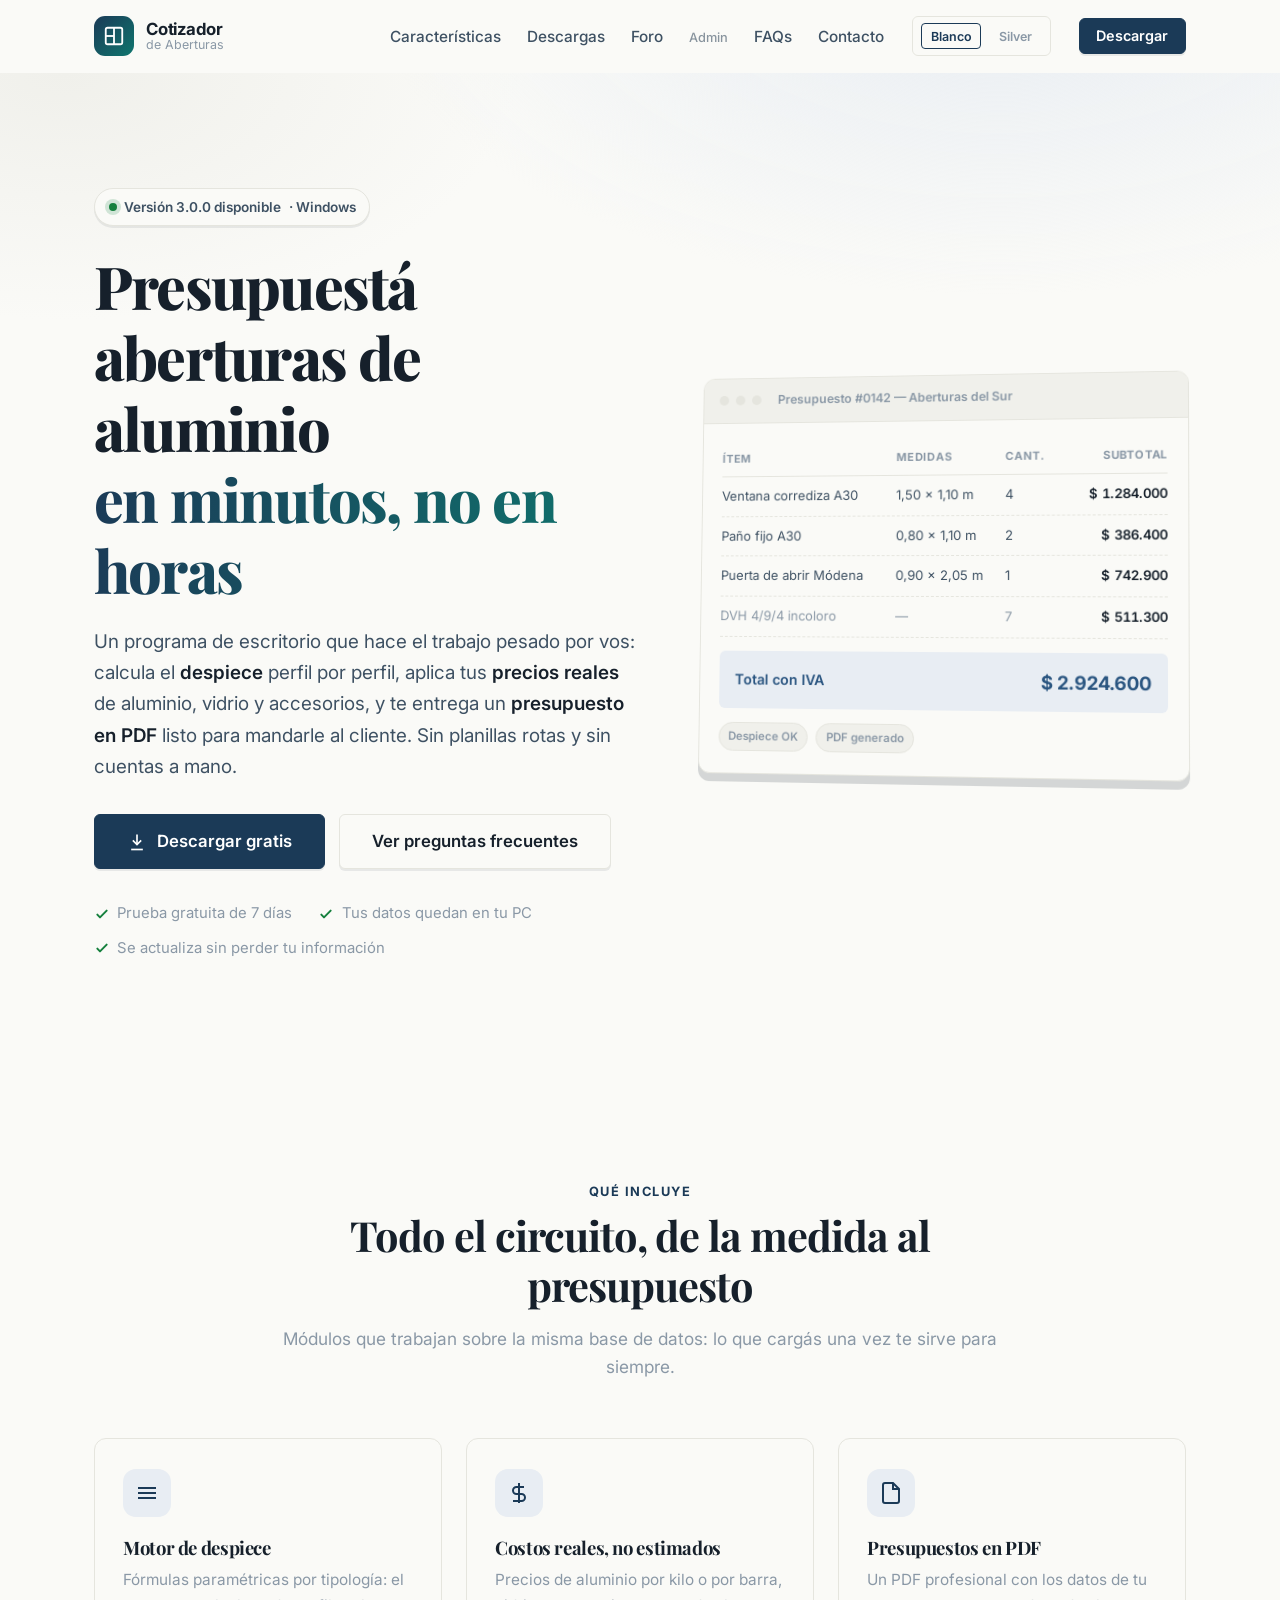
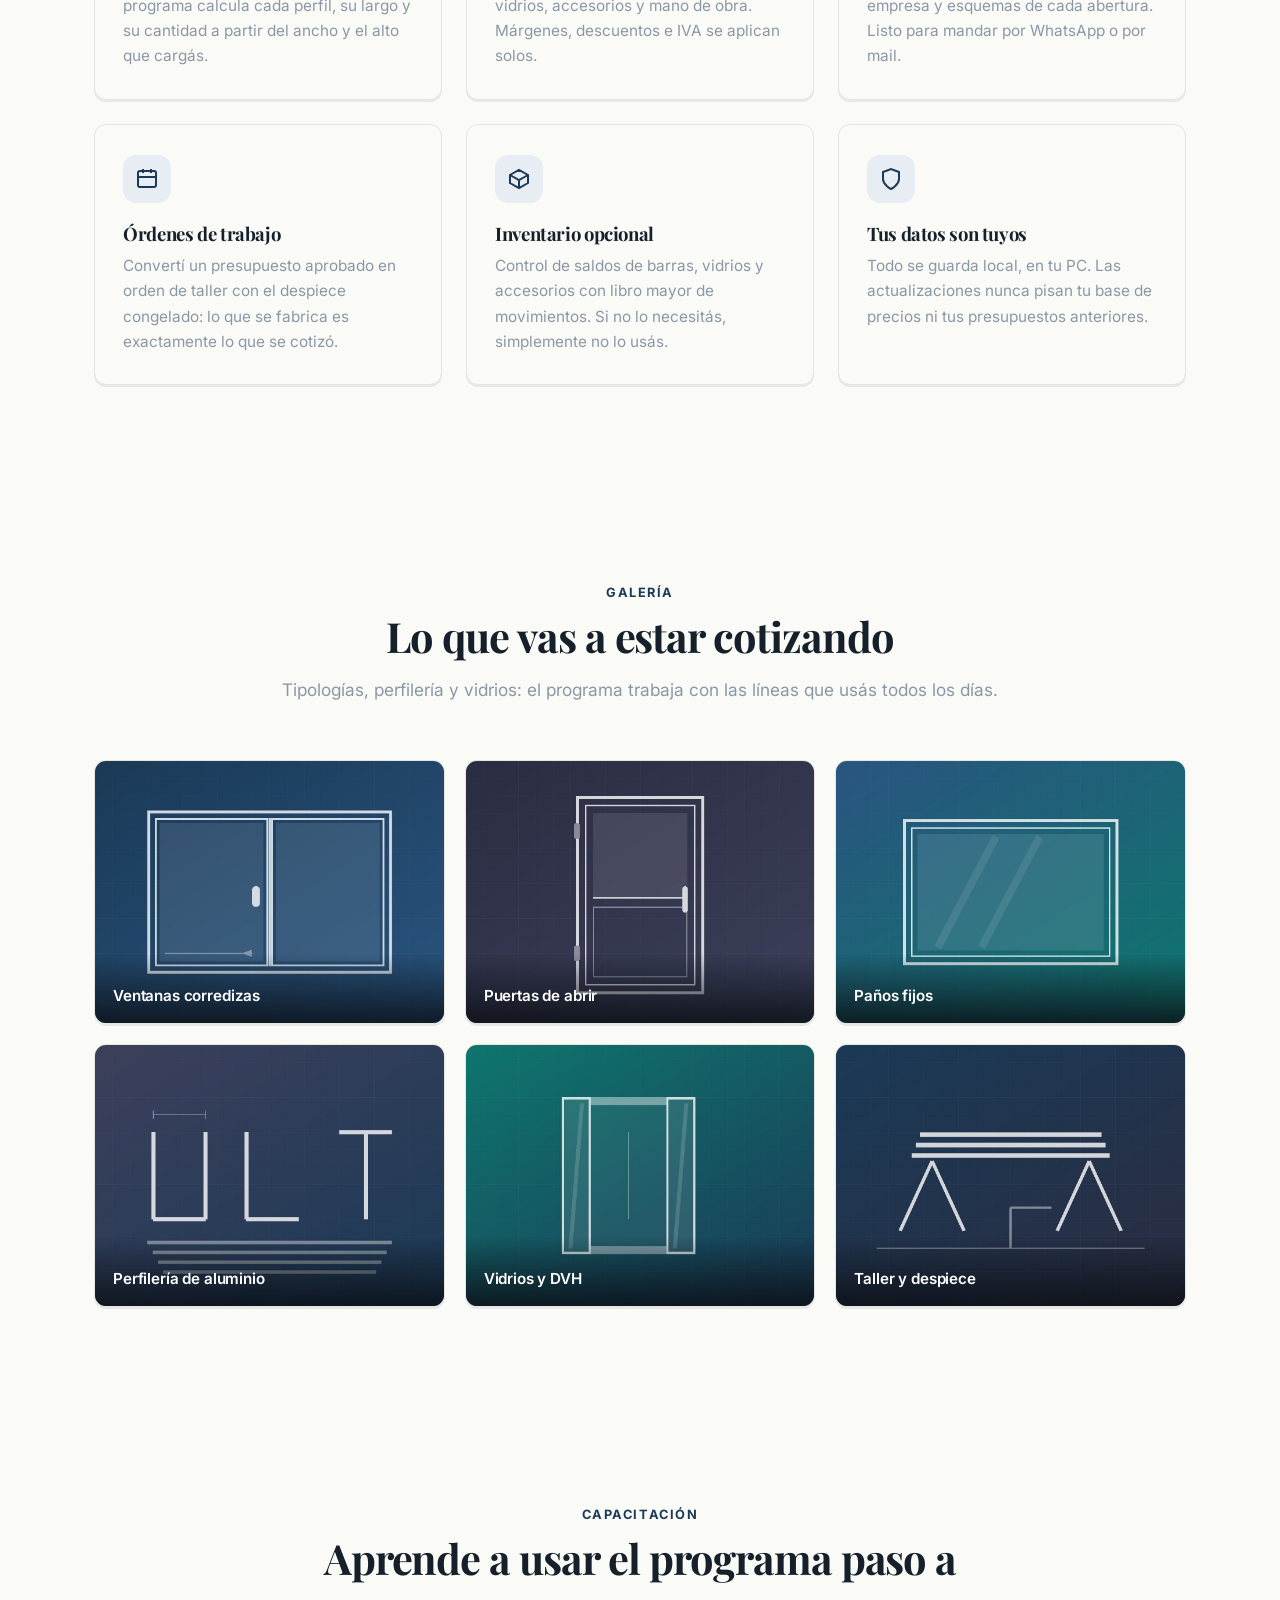
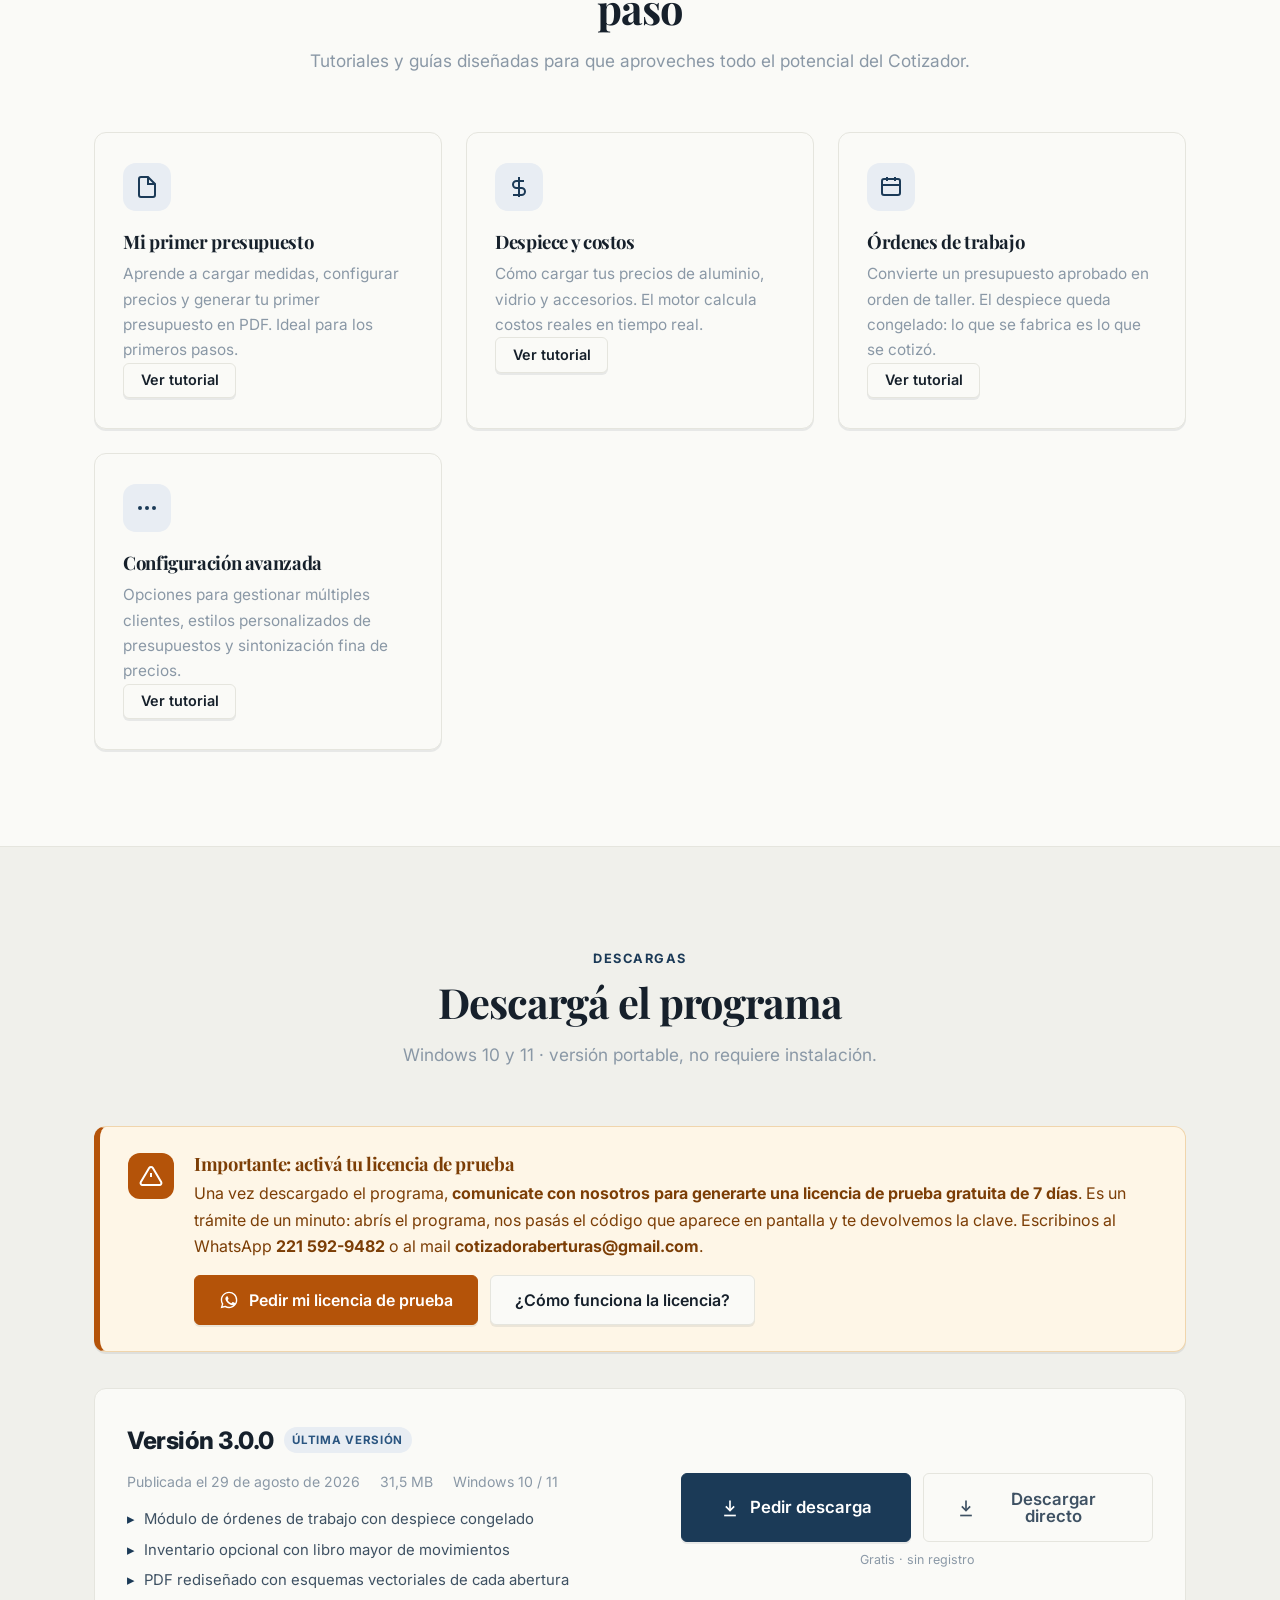
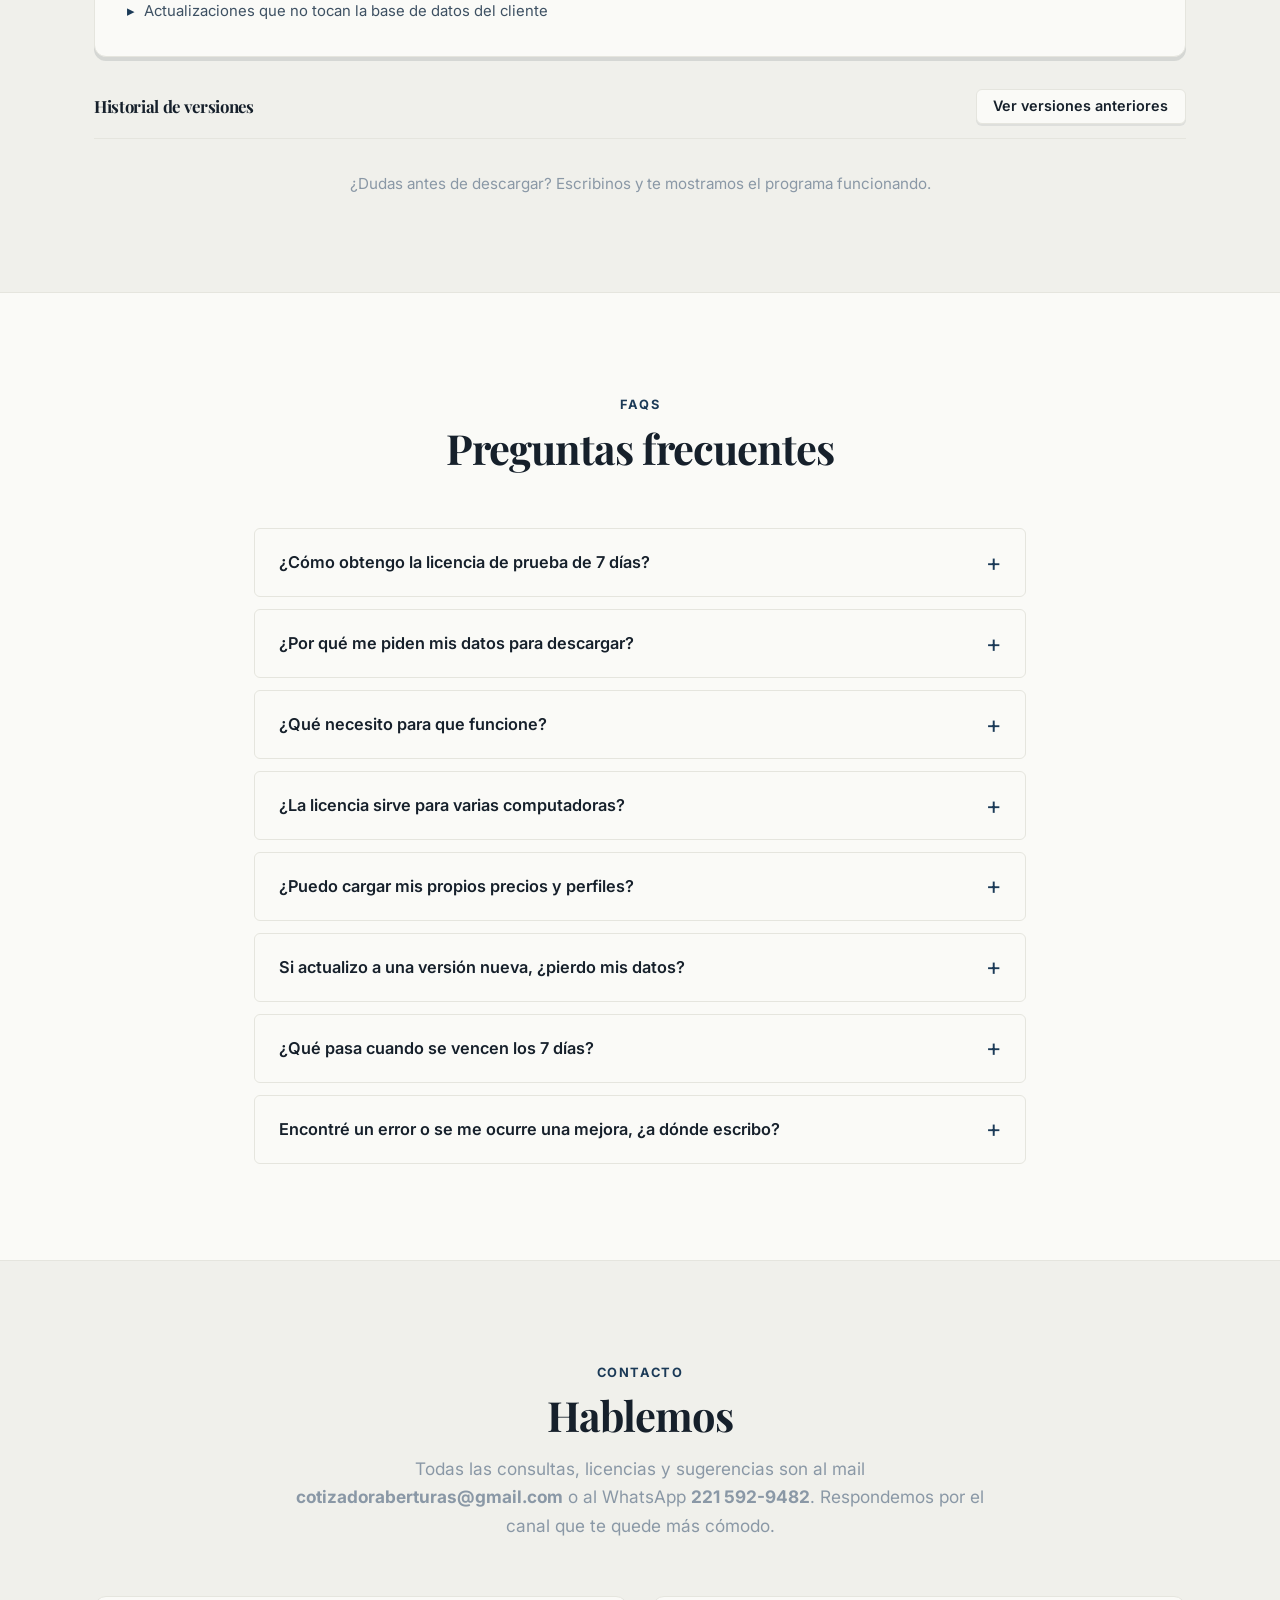
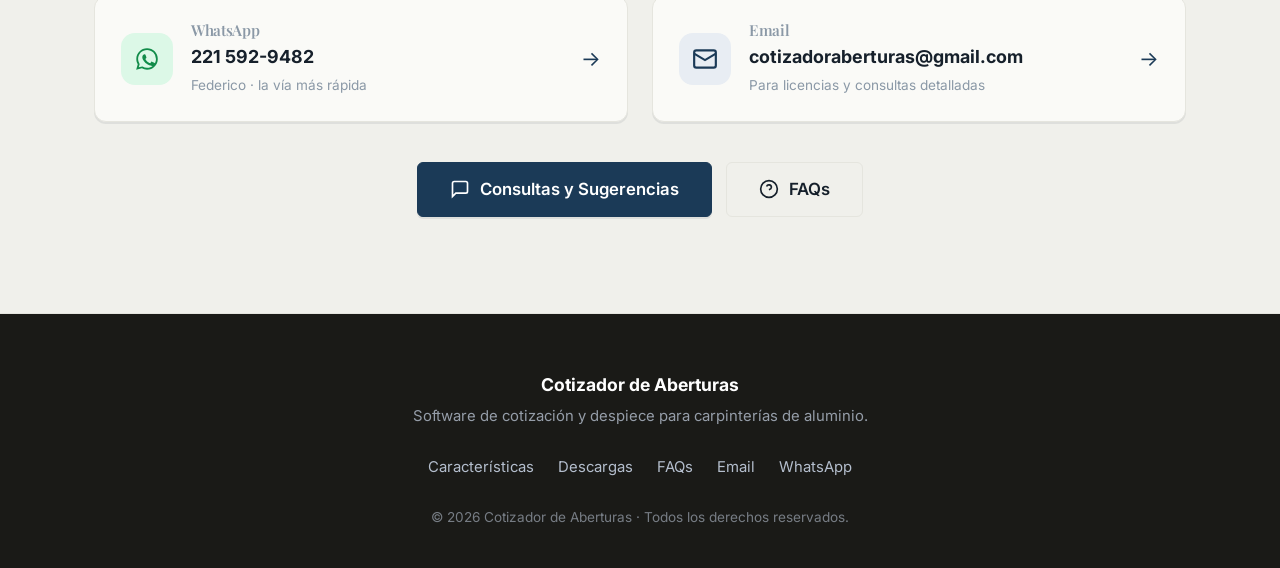
==== commit 90e4a2dc: "Refactor CSS: premium design with improved typography, brutalismo suave, and micro-interactions - Ad" ====
--- a/index.html
+++ b/index.html
@@ -41,7 +41,7 @@
        styles.css ya tiene la fuente del sistema configurada como respaldo. -->
   <link rel="preconnect" href="https://fonts.googleapis.com" />
   <link rel="preconnect" href="https://fonts.gstatic.com" crossorigin />
-  <link href="https://fonts.googleapis.com/css2?family=Inter:wght@400;500;600;700;800&display=swap" rel="stylesheet" />
+  <link href="https://fonts.googleapis.com/css2?family=Playfair+Display:wght@600;700&family=Inter:wght@400;500;600;700;800&display=swap" rel="stylesheet" />
 
   <link rel="stylesheet" href="styles.css" />
 </head>
--- a/styles.css
+++ b/styles.css
@@ -37,13 +37,14 @@
 :root {
   --color-whatsapp: #25d366;         /* Verde oficial de WhatsApp */
 
+  --font-display: "Playfair Display", -apple-system, BlinkMacSystemFont, serif;
   --font-base: "Inter", -apple-system, BlinkMacSystemFont, "Segoe UI", Roboto,
                "Helvetica Neue", Arial, sans-serif;
   --font-mono: "SFMono-Regular", ui-monospace, Consolas, "Liberation Mono", monospace;
 
-  --radius-sm: 8px;
-  --radius:    14px;
-  --radius-lg: 22px;
+  --radius-sm: 4px;
+  --radius:    6px;
+  --radius-lg: 12px;
   --radius-pill: 999px;
 
   --container: 1140px;               /* Ancho máximo del contenido */
@@ -83,25 +84,25 @@
   --color-text-muted:      #8A98A6;   /* texto_tenue */
 
   /* Fondos y superficies */
-  --color-bg:              #FFFFFF;   /* superficie */
-  --color-bg-alt:          #EEF1F5;   /* ventana */
-  --color-surface:         #FFFFFF;
-  --color-border:          #D3DAE3;   /* borde */
-  --color-header-bg:       rgba(255, 255, 255, .85);
+  --color-bg:              #FAFAF7;   /* off-white suave */
+  --color-bg-alt:          #F0F0EB;   /* ventana más clara */
+  --color-surface:         #FAFAF7;
+  --color-border:          #E5E5DE;   /* borde fino */
+  --color-header-bg:       rgba(250, 250, 247, .92);
   --color-overlay:         rgba(22, 32, 43, .55);
 
   /* Campos de formulario */
-  --color-campo:           #FFFFFF;   /* campo */
-  --color-campo-borde:     #C3CCD8;   /* campo_borde */
+  --color-campo:           #FAFAF7;   /* campo */
+  --color-campo-borde:     #D3DAE3;   /* campo_borde */
 
   /* Pie */
-  --color-footer-bg:       #16202B;
+  --color-footer-bg:       #1A1A17;   /* off-black */
   --color-footer-text:     #B4BECD;
 
-  /* Sombras */
-  --shadow-sm: 0 1px 2px rgba(22, 32, 43, .06);
-  --shadow:    0 6px 20px rgba(22, 32, 43, .08);
-  --shadow-lg: 0 24px 60px rgba(22, 32, 43, .14);
+  /* Sombras: brutalismo suave - cortas y duras */
+  --shadow-sm: 0 2px 0px rgba(22, 32, 43, .08);
+  --shadow:    0 4px 0px rgba(22, 32, 43, .12);
+  --shadow-lg: 0 8px 0px rgba(22, 32, 43, .16);
 }
 
 
@@ -186,7 +187,13 @@
   line-height: 1.2;
   letter-spacing: -.02em;
   font-weight: 700;
-}
+  font-family: var(--font-display);
+}
+
+h1 { font-size: clamp(2.5rem, 5vw, 3.8rem); letter-spacing: -.03em; }
+h2 { font-size: clamp(2rem, 4vw, 3rem); letter-spacing: -.025em; }
+h3 { font-size: clamp(1.4rem, 3vw, 1.8rem); }
+h4 { font-size: 1.25rem; }
 
 p { margin: 0 0 1em; }
 ul { margin: 0; padding: 0; list-style: none; }
@@ -284,15 +291,13 @@
   font-family: inherit; font-size: 1rem; font-weight: 600; line-height: 1;
   padding: .85em 1.5em;
   border: 1px solid transparent;
-  border-radius: var(--radius-pill);
+  border-radius: var(--radius);
   cursor: pointer;
   text-align: center;
-  transition: transform var(--transition), box-shadow var(--transition),
-              background-color var(--transition), color var(--transition),
-              border-color var(--transition);
-}
-.btn:hover { transform: translateY(-2px); }
-.btn:active { transform: translateY(0); }
+  transition: all var(--transition);
+}
+.btn:hover { box-shadow: var(--shadow); }
+.btn:active { box-shadow: var(--shadow-sm); }
 
 .btn--sm { font-size: .9rem; padding: .65em 1.15em; }
 .btn--lg { font-size: 1.05rem; padding: 1em 1.9em; }
@@ -300,16 +305,25 @@
 .btn--primary {
   background: var(--color-primary);
   color: var(--color-sobre-primario);
-  box-shadow: 0 8px 20px -8px var(--color-primary);
-}
-.btn--primary:hover { background: var(--color-primary-hover); color: var(--color-sobre-primario); }
+  box-shadow: var(--shadow-sm);
+  border-color: var(--color-primary);
+}
+.btn--primary:hover {
+  background: var(--color-primary-hover);
+  color: var(--color-sobre-primario);
+  border-color: var(--color-primary-hover);
+}
 
 .btn--outline {
   background: transparent;
   color: var(--color-text);
   border-color: var(--color-border);
 }
-.btn--outline:hover { border-color: var(--color-primary); color: var(--color-primary); }
+.btn--outline:hover {
+  border-color: var(--color-primary);
+  color: var(--color-primary);
+  background: var(--color-primary-soft);
+}
 
 .btn--ghost {
   background: var(--color-surface);
@@ -317,25 +331,45 @@
   border-color: var(--color-border);
   box-shadow: var(--shadow-sm);
 }
-.btn--ghost:hover { color: var(--color-primary); border-color: var(--color-primary); }
+.btn--ghost:hover {
+  color: var(--color-primary);
+  border-color: var(--color-primary);
+  background: var(--color-primary-soft);
+}
 
 .btn--secondary {
+  background: transparent;
+  color: var(--color-text-body);
+  border: 1px solid var(--color-border);
+}
+.btn--secondary:hover {
   background: var(--color-bg-alt);
-  color: var(--color-text-body);
-  border-color: var(--color-border);
-  box-shadow: var(--shadow-sm);
-}
-.btn--secondary:hover { background: var(--color-surface); color: var(--color-text); border-color: var(--color-primary-light); }
+  color: var(--color-text);
+  border-color: var(--color-primary);
+}
 
 .btn--warning {
   background: var(--color-warning);
   color: var(--color-sobre-alerta);
-  box-shadow: 0 8px 20px -8px var(--color-warning);
-}
-.btn--warning:hover { filter: brightness(.94); color: var(--color-sobre-alerta); }
-
-.btn--wa { background: var(--color-whatsapp); color: #04331a; }
-.btn--wa:hover { filter: brightness(.95); color: #04331a; }
+  box-shadow: var(--shadow-sm);
+  border-color: var(--color-warning);
+}
+.btn--warning:hover {
+  background: var(--color-primary-light);
+  color: var(--color-sobre-alerta);
+  border-color: var(--color-primary-light);
+}
+
+.btn--wa {
+  background: var(--color-whatsapp);
+  color: #04331a;
+  border-color: var(--color-whatsapp);
+}
+.btn--wa:hover {
+  background: #1EA853;
+  color: #04331a;
+  border-color: #1EA853;
+}
 
 
 /* ============================================================================
@@ -386,27 +420,32 @@
 
 /* ---- Selector de tema Blanco / Silver ----------------------------------- */
 .tema {
-  display: inline-flex; align-items: center; gap: 2px;
-  padding: 3px;
-  background: var(--color-bg-alt);
+  display: inline-flex; align-items: center; gap: 8px;
+  padding: 6px 8px;
+  background: transparent;
   border: 1px solid var(--color-border);
-  border-radius: var(--radius-pill);
+  border-radius: var(--radius);
 }
 
 .tema__btn {
   font-family: inherit; font-size: .78rem; font-weight: 600;
-  padding: .42em .85em;
-  border: none; border-radius: var(--radius-pill);
+  padding: .4em .7em;
+  border: 1px solid transparent; border-radius: var(--radius-sm);
   background: transparent; color: var(--color-text-muted);
   cursor: pointer; white-space: nowrap;
-  transition: background var(--transition), color var(--transition);
-}
-.tema__btn:hover { color: var(--color-text); }
-
-/* El tema activo queda marcado con el color de marca */
+  transition: all var(--transition);
+}
+.tema__btn:hover {
+  color: var(--color-text);
+  border-color: var(--color-border);
+  background: var(--color-bg-alt);
+}
+
+/* El tema activo queda marcado con borde fino y color */
 .tema__btn[aria-pressed="true"] {
-  background: var(--color-primary);
-  color: var(--color-sobre-primario);
+  background: transparent;
+  color: var(--color-primary);
+  border-color: var(--color-primary);
 }
 
 /* Hamburguesa (oculta en escritorio) */
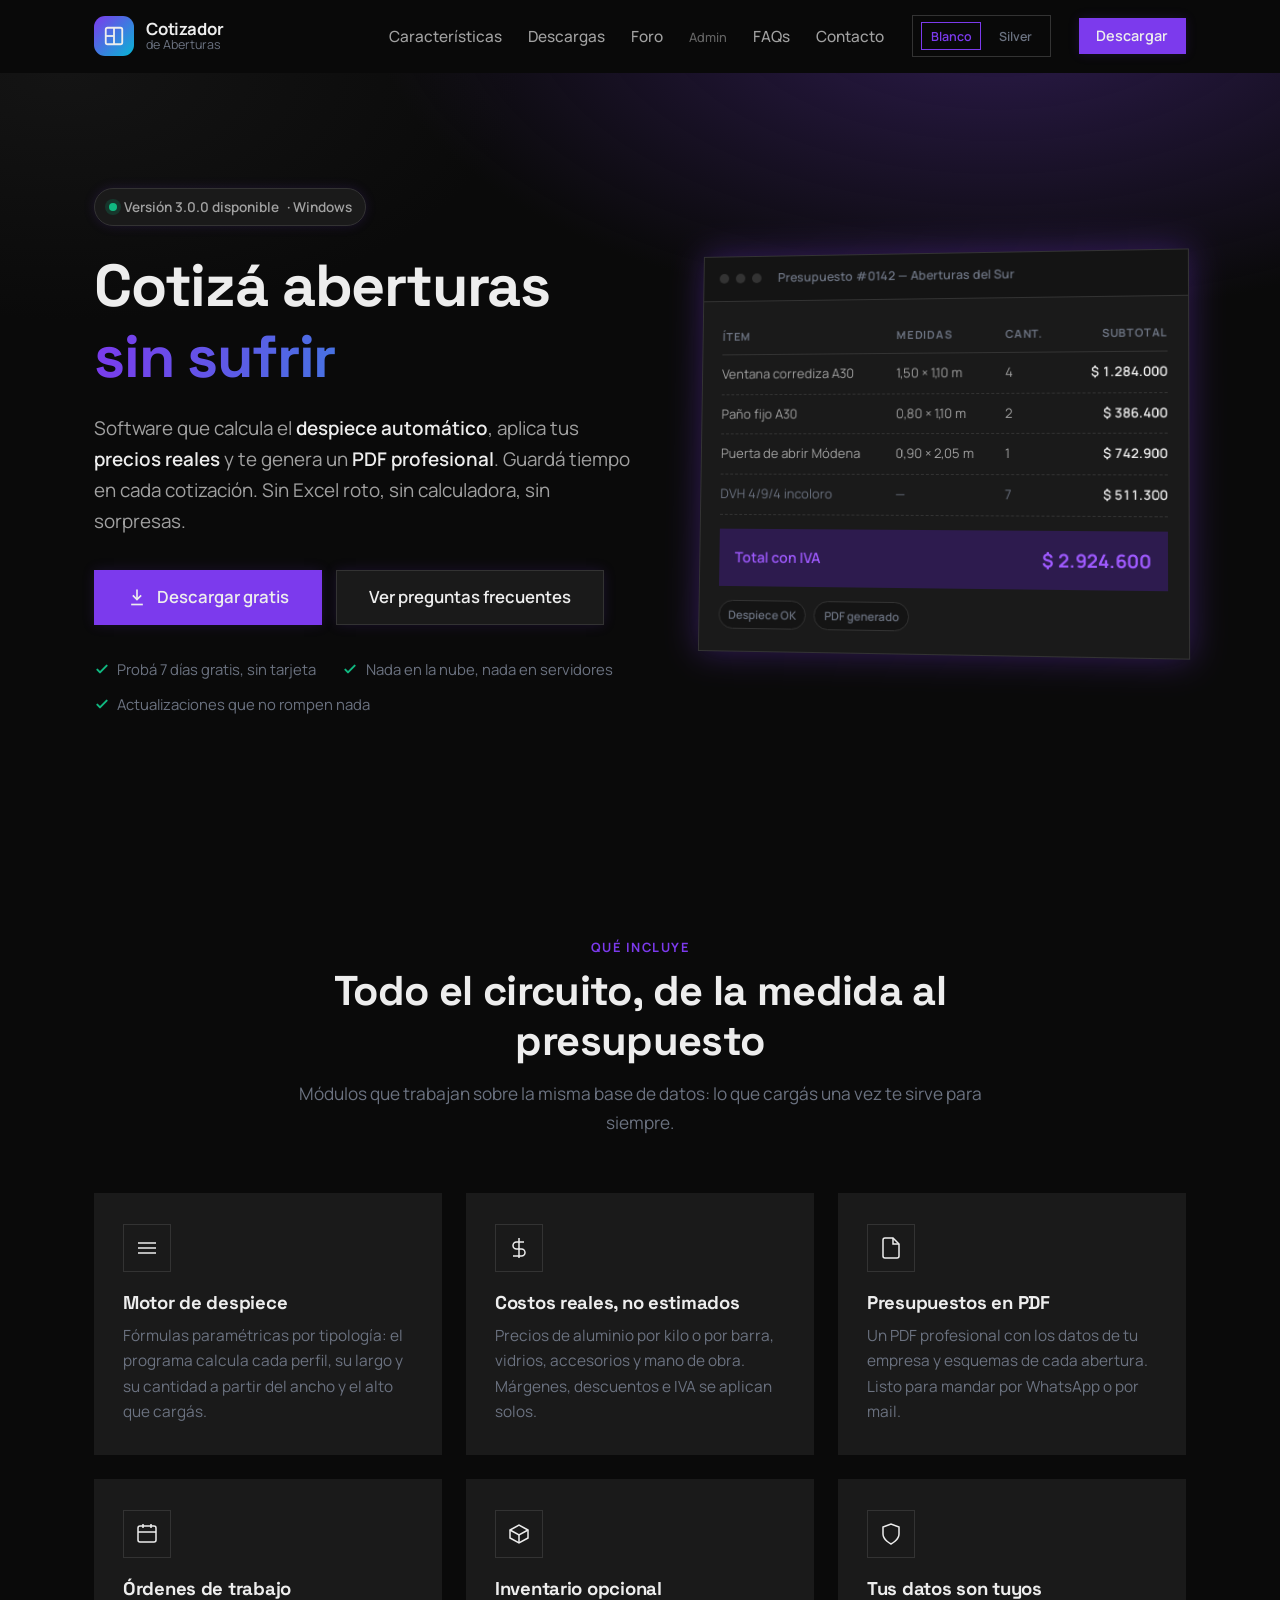
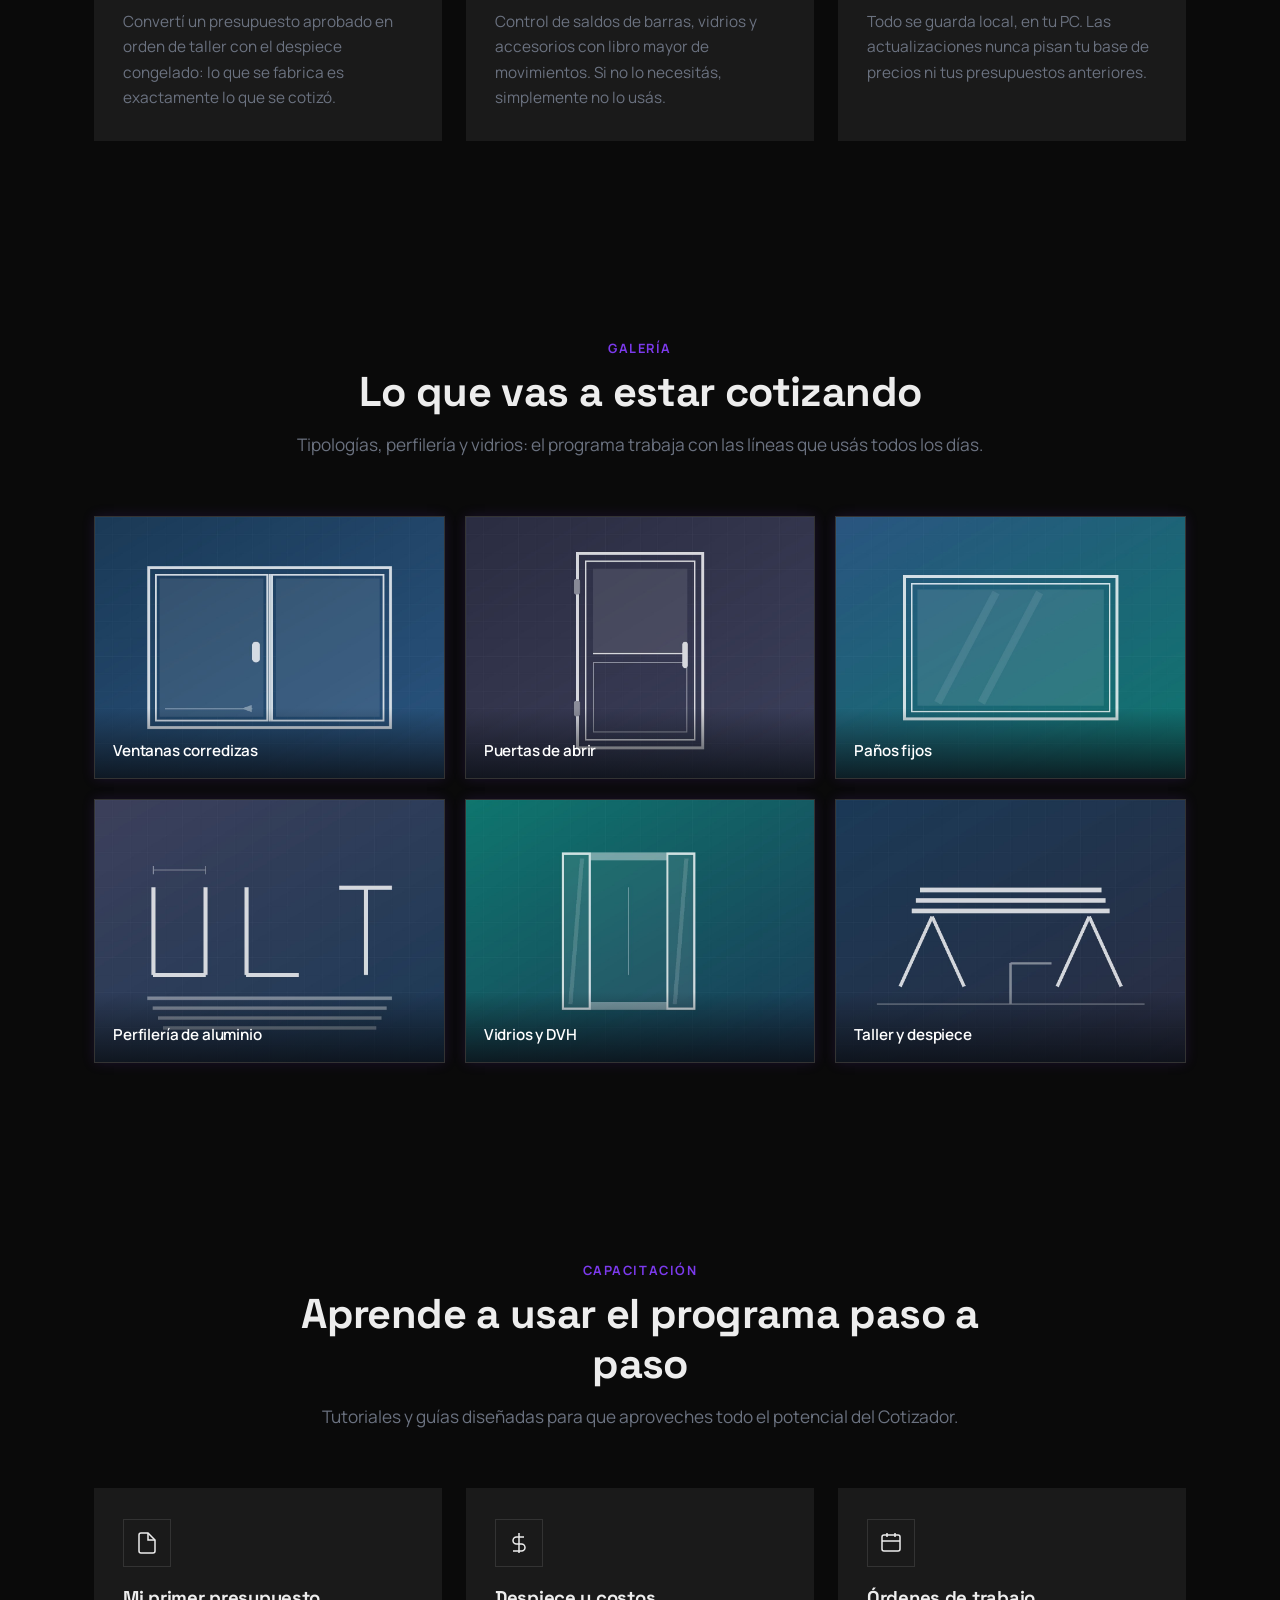
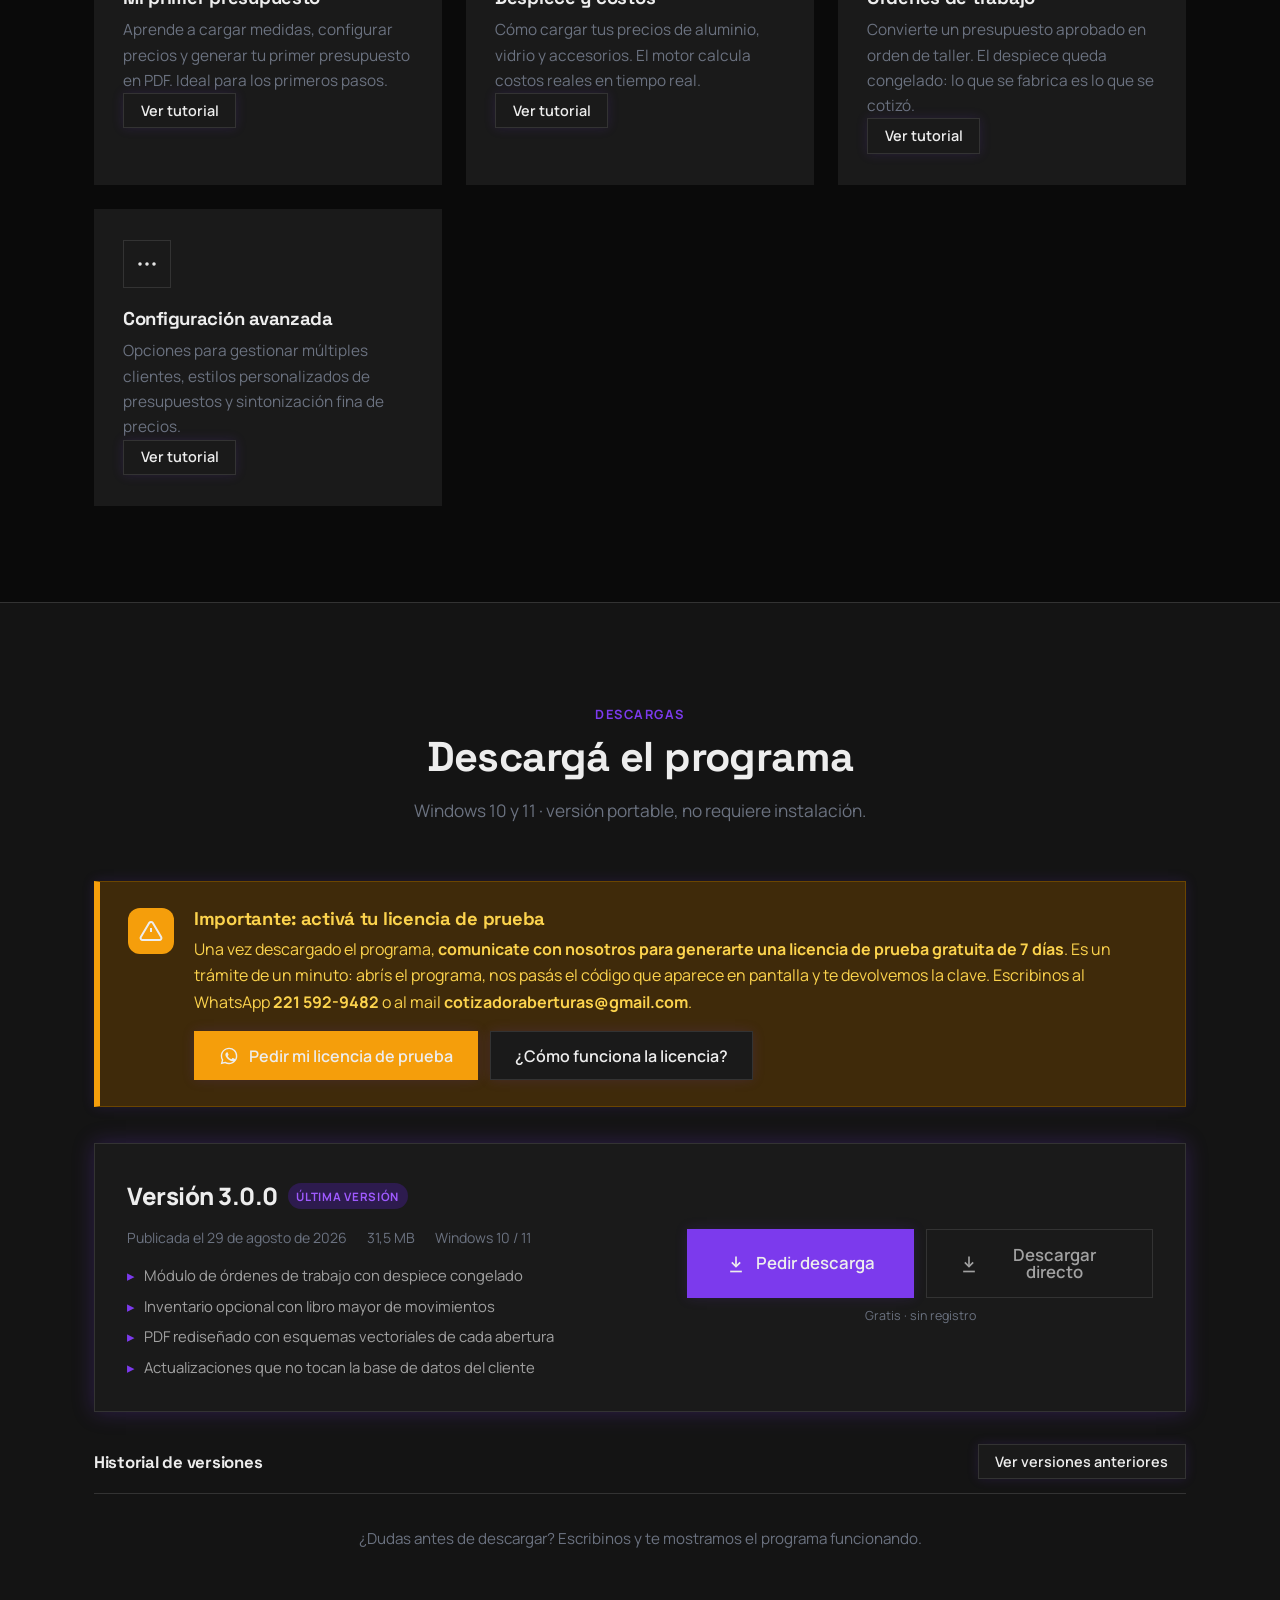
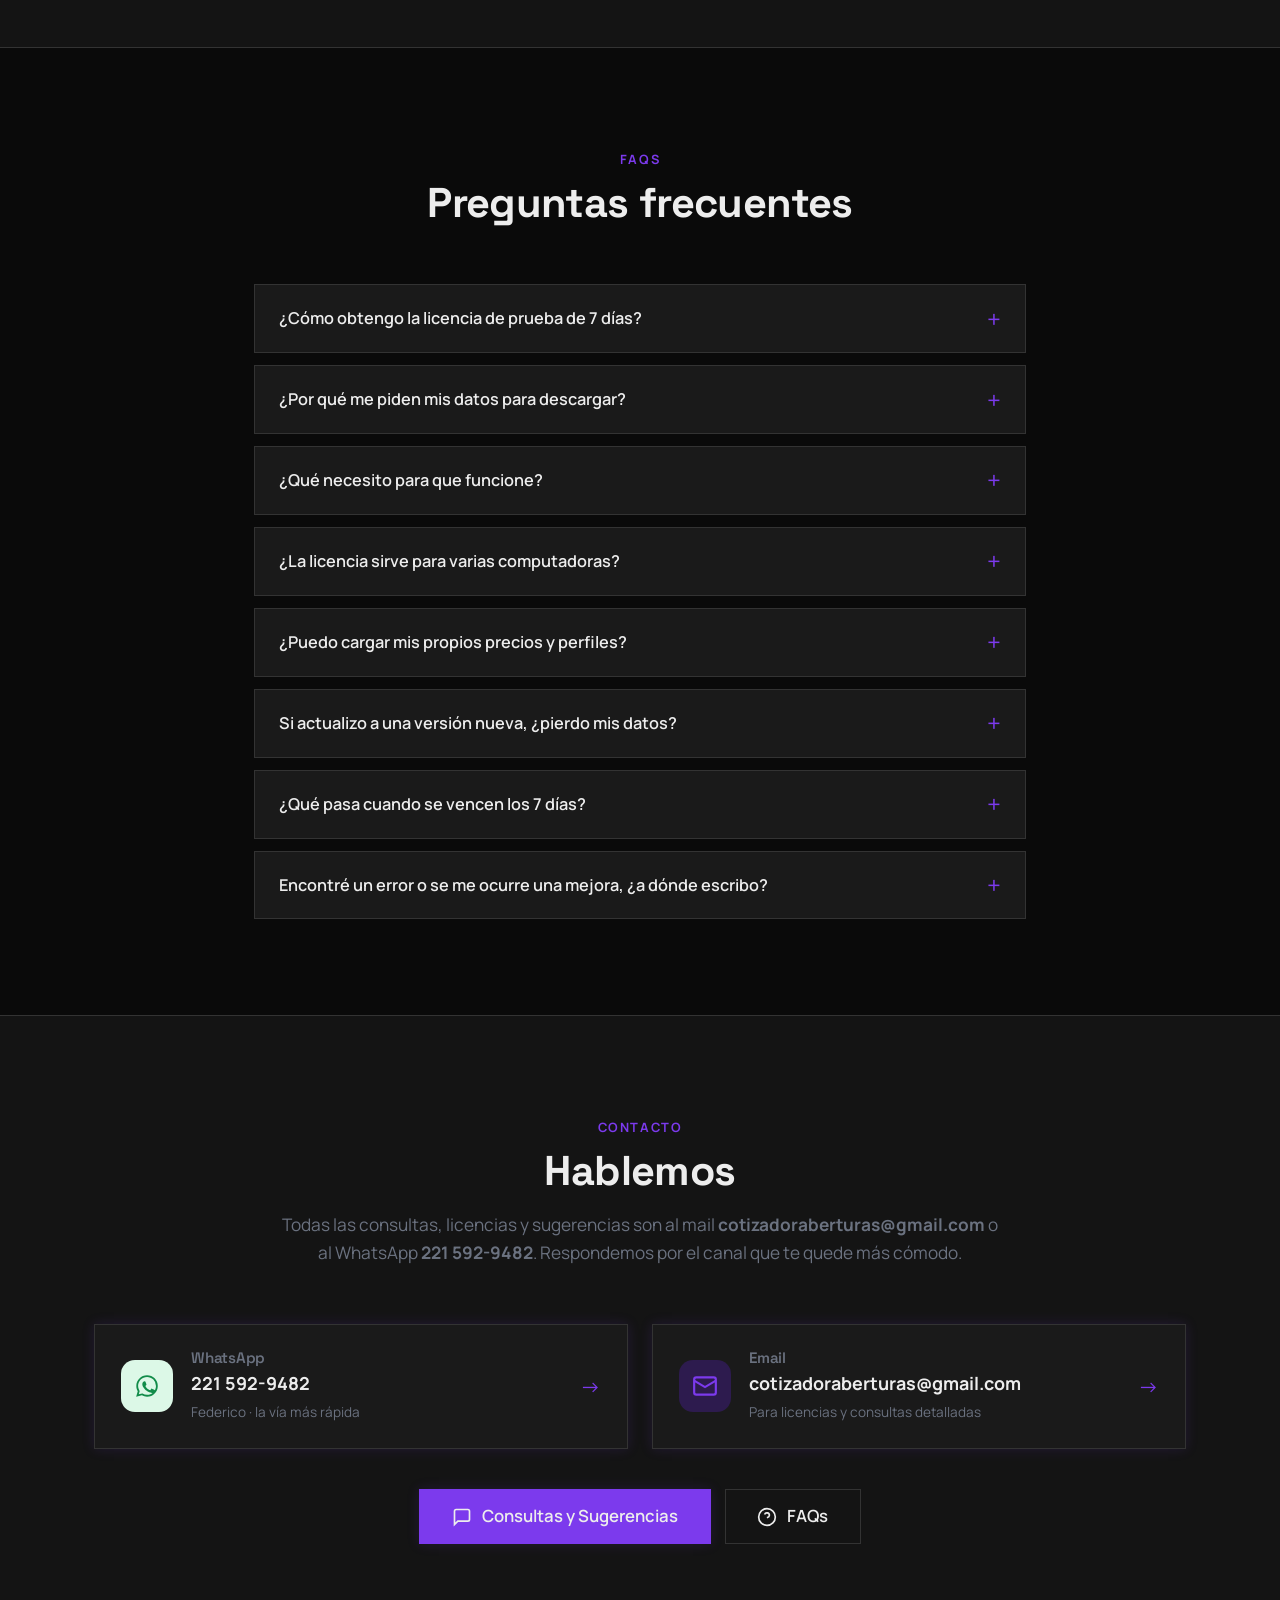
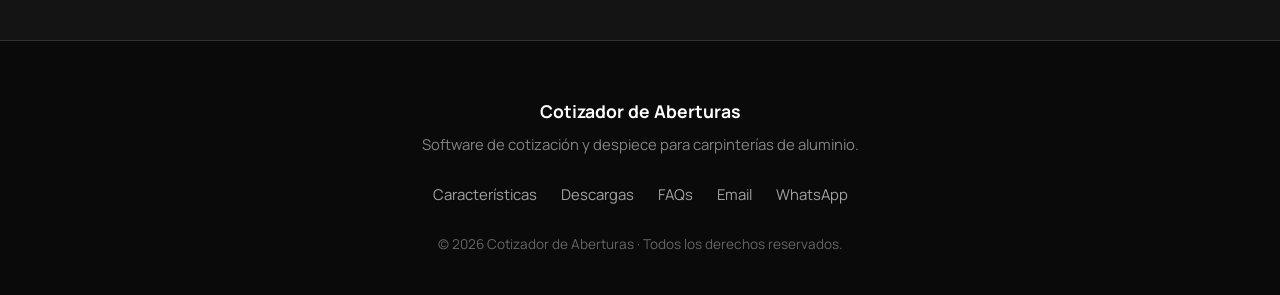
==== commit fcbe320b: "Transform to Dark Mode technical design (Linear style) with human copywriting Design Changes: - Dark" ====
--- a/index.html
+++ b/index.html
@@ -37,11 +37,10 @@
     })();
   </script>
 
-  <!-- Tipografía (opcional). Si preferís cero dependencias externas, borrá estas 3 líneas:
-       styles.css ya tiene la fuente del sistema configurada como respaldo. -->
+  <!-- Tipografía: Dark Mode técnico con Space Grotesk, Manrope y JetBrains Mono -->
   <link rel="preconnect" href="https://fonts.googleapis.com" />
   <link rel="preconnect" href="https://fonts.gstatic.com" crossorigin />
-  <link href="https://fonts.googleapis.com/css2?family=Playfair+Display:wght@600;700&family=Inter:wght@400;500;600;700;800&display=swap" rel="stylesheet" />
+  <link href="https://fonts.googleapis.com/css2?family=Space+Grotesk:wght@600;700&family=Manrope:wght@400;500;600;700;800&family=JetBrains+Mono:wght@400;600&display=swap" rel="stylesheet" />
 
   <link rel="stylesheet" href="styles.css" />
 </head>
@@ -112,15 +111,14 @@
           </p>
 
           <h1 class="hero__title">
-            Presupuestá aberturas de aluminio
-            <span class="text-gradient">en minutos, no en horas</span>
+            Cotizá aberturas
+            <span class="text-gradient">sin sufrir</span>
           </h1>
 
           <p class="hero__subtitle">
-            Un programa de escritorio que hace el trabajo pesado por vos: calcula el
-            <strong>despiece</strong> perfil por perfil, aplica tus <strong>precios reales</strong> de
-            aluminio, vidrio y accesorios, y te entrega un <strong>presupuesto en PDF</strong> listo
-            para mandarle al cliente. Sin planillas rotas y sin cuentas a mano.
+            Software que calcula el <strong>despiece automático</strong>, aplica tus
+            <strong>precios reales</strong> y te genera un <strong>PDF profesional</strong>. Guardá tiempo
+            en cada cotización. Sin Excel roto, sin calculadora, sin sorpresas.
           </p>
 
           <div class="hero__actions">
@@ -134,9 +132,9 @@
           </div>
 
           <ul class="hero__points">
-            <li>Prueba gratuita de 7 días</li>
-            <li>Tus datos quedan en tu PC</li>
-            <li>Se actualiza sin perder tu información</li>
+            <li>Probá 7 días gratis, sin tarjeta</li>
+            <li>Nada en la nube, nada en servidores</li>
+            <li>Actualizaciones que no rompen nada</li>
           </ul>
         </div>
 
--- a/styles.css
+++ b/styles.css
@@ -37,14 +37,14 @@
 :root {
   --color-whatsapp: #25d366;         /* Verde oficial de WhatsApp */
 
-  --font-display: "Playfair Display", -apple-system, BlinkMacSystemFont, serif;
-  --font-base: "Inter", -apple-system, BlinkMacSystemFont, "Segoe UI", Roboto,
+  --font-display: "Space Grotesk", -apple-system, BlinkMacSystemFont, sans-serif;
+  --font-base: "Manrope", -apple-system, BlinkMacSystemFont, "Segoe UI", Roboto,
                "Helvetica Neue", Arial, sans-serif;
-  --font-mono: "SFMono-Regular", ui-monospace, Consolas, "Liberation Mono", monospace;
-
-  --radius-sm: 4px;
-  --radius:    6px;
-  --radius-lg: 12px;
+  --font-mono: "JetBrains Mono", "SFMono-Regular", ui-monospace, Consolas, "Liberation Mono", monospace;
+
+  --radius-sm: 0px;
+  --radius:    0px;
+  --radius-lg: 0px;
   --radius-pill: 999px;
 
   --container: 1140px;               /* Ancho máximo del contenido */
@@ -55,105 +55,105 @@
 
 
 /* ---------------------------------------------------------------------------
-   TEMA BLANCO  ·  paleta "claro" del programa
+   DARK MODE TÉCNICO  ·  estilo Linear - moderno y técnico
    --------------------------------------------------------------------------- */
 :root,
 :root[data-tema="blanco"] {
 
-  /* Marca */
-  --color-primary:         #1B3A57;   /* primario */
-  --color-primary-hover:   #2A5580;   /* primario_hover */
-  --color-primary-light:   #4A7BA7;   /* detalles y bordes al pasar el mouse */
-  --color-primary-soft:    #E8EDF3;   /* superficie_3: fondo de íconos y etiquetas */
-  --color-sobre-primario:  #FFFFFF;   /* texto arriba del color de marca */
-  --color-accent:          #0F766E;   /* acento */
+  /* Marca: Acento vibrante (violeta/azul eléctrico) */
+  --color-primary:         #7C3AED;   /* violeta vibrante */
+  --color-primary-hover:   #9F5AFF;   /* violeta más claro */
+  --color-primary-light:   #A78BFA;   /* violeta suave */
+  --color-primary-soft:    #2D1B4E;   /* fondo violeta oscuro */
+  --color-sobre-primario:  #EDEDED;   /* texto sobre color primario */
+  --color-accent:          #06B6D4;   /* cyan como acento secundario */
 
   /* Estados */
-  --color-warning:         #B45309;   /* alerta */
-  --color-warning-soft:    #FEF6E7;   /* alerta_fondo */
-  --color-warning-border:  #F0D5AC;
-  --color-warning-text:    #7C3E06;
-  --color-sobre-alerta:    #FFFFFF;   /* texto arriba del color de alerta */
-  --color-success:         #15803D;   /* ok */
-  --color-error:           #B91C1C;   /* error */
-  --color-error-soft:      #FDE7E7;
+  --color-warning:         #F59E0B;   /* alerta ámbar */
+  --color-warning-soft:    #3F2A0A;   /* alerta_fondo oscuro */
+  --color-warning-border:  #6B4500;
+  --color-warning-text:    #FCD34D;
+  --color-sobre-alerta:    #EDEDED;   /* texto arriba del color de alerta */
+  --color-success:         #10B981;   /* ok verde */
+  --color-error:           #EF4444;   /* error rojo */
+  --color-error-soft:      #3F1C1C;
 
   /* Textos */
-  --color-text:            #16202B;   /* texto */
-  --color-text-body:       #3E5163;   /* párrafos (entre texto y texto_suave) */
-  --color-text-muted:      #8A98A6;   /* texto_tenue */
+  --color-text:            #EDEDED;   /* texto principal - blanco hueso */
+  --color-text-body:       #A1A1A1;   /* párrafos - gris */
+  --color-text-muted:      #6B7280;   /* texto_tenue - gris más oscuro */
 
   /* Fondos y superficies */
-  --color-bg:              #FAFAF7;   /* off-white suave */
-  --color-bg-alt:          #F0F0EB;   /* ventana más clara */
-  --color-surface:         #FAFAF7;
-  --color-border:          #E5E5DE;   /* borde fino */
-  --color-header-bg:       rgba(250, 250, 247, .92);
-  --color-overlay:         rgba(22, 32, 43, .55);
+  --color-bg:              #0A0A0A;   /* fondo oscuro profundo */
+  --color-bg-alt:          #141414;   /* paneles secundarios */
+  --color-surface:         #1A1A1A;
+  --color-border:          #333333;   /* bordes sutiles */
+  --color-header-bg:       rgba(10, 10, 10, .95);
+  --color-overlay:         rgba(0, 0, 0, .7);
 
   /* Campos de formulario */
-  --color-campo:           #FAFAF7;   /* campo */
-  --color-campo-borde:     #D3DAE3;   /* campo_borde */
+  --color-campo:           #1A1A1A;   /* campo */
+  --color-campo-borde:     #333333;   /* campo_borde */
 
   /* Pie */
-  --color-footer-bg:       #1A1A17;   /* off-black */
-  --color-footer-text:     #B4BECD;
-
-  /* Sombras: brutalismo suave - cortas y duras */
-  --shadow-sm: 0 2px 0px rgba(22, 32, 43, .08);
-  --shadow:    0 4px 0px rgba(22, 32, 43, .12);
-  --shadow-lg: 0 8px 0px rgba(22, 32, 43, .16);
+  --color-footer-bg:       #0A0A0A;
+  --color-footer-text:     #A1A1A1;
+
+  /* Efectos: glow sutil en interacciones */
+  --shadow-sm: 0 0 12px rgba(124, 58, 237, .15);
+  --shadow:    0 0 20px rgba(124, 58, 237, .25);
+  --shadow-lg: 0 0 32px rgba(124, 58, 237, .35);
 }
 
 
 /* ---------------------------------------------------------------------------
-   TEMA SILVER  ·  paleta "silver" del programa
+   TEMA SILVER  ·  variante oscura con acento cyan
    --------------------------------------------------------------------------- */
 :root[data-tema="silver"] {
 
-  /* Marca */
-  --color-primary:         #8D99AE;   /* primario */
-  --color-primary-hover:   #A6B1C4;   /* primario_hover */
-  --color-primary-light:   #B4BECD;
-  --color-primary-soft:    #464A68;   /* superficie_3 */
-  --color-sobre-primario:  #23253A;   /* sobre_primario */
-  --color-accent:          #6EC1A7;   /* acento */
+  /* Marca: Acento cyan para variante silver */
+  --color-primary:         #06B6D4;   /* cyan */
+  --color-primary-hover:   #22D3EE;   /* cyan claro */
+  --color-primary-light:   #67E8F9;   /* cyan muy claro */
+  --color-primary-soft:    #164E63;   /* fondo cyan oscuro */
+  --color-sobre-primario:  #EDEDED;   /* texto sobre color primario */
+  --color-accent:          #7C3AED;   /* violeta como acento secundario */
 
   /* Estados */
-  --color-warning:         #E0A458;   /* alerta */
-  --color-warning-soft:    #463F32;   /* alerta_fondo */
-  --color-warning-border:  #6B5C42;
-  --color-warning-text:    #F2D8B4;
-  --color-sobre-alerta:    #23253A;   /* texto arriba del color de alerta */
-  --color-success:         #7FD1A8;   /* ok */
-  --color-error:           #E87A7A;   /* error */
-  --color-error-soft:      #4A2F35;
+  --color-warning:         #F59E0B;   /* alerta ámbar */
+  --color-warning-soft:    #3F2A0A;   /* alerta_fondo */
+  --color-warning-border:  #6B4500;
+  --color-warning-text:    #FCD34D;
+  --color-sobre-alerta:    #EDEDED;
+  --color-success:         #10B981;   /* ok */
+  --color-error:           #EF4444;   /* error */
+  --color-error-soft:      #3F1C1C;
 
   /* Textos */
-  --color-text:            #EDF0F6;   /* texto */
-  --color-text-body:       #B4BECD;   /* texto_suave */
-  --color-text-muted:      #8D99AE;   /* texto_tenue */
+  --color-text:            #EDEDED;   /* texto */
+  --color-text-body:       #A1A1A1;   /* texto_suave */
+  --color-text-muted:      #6B7280;   /* texto_tenue */
 
   /* Fondos y superficies */
-  --color-bg:              #2B2D42;   /* ventana */
-  --color-bg-alt:          #363950;   /* superficie_2 */
-  --color-surface:         #3D405B;   /* superficie */
-  --color-border:          #525777;   /* borde */
-  --color-header-bg:       rgba(43, 45, 66, .88);
-  --color-overlay:         rgba(16, 17, 28, .68);
+  --color-bg:              #0A0A0A;
+  --color-bg-alt:          #141414;
+  --color-surface:         #1A1A1A;
+  --color-border:          #333333;
+  --color-header-bg:       rgba(10, 10, 10, .95);
+  --color-overlay:         rgba(0, 0, 0, .7);
 
   /* Campos de formulario */
-  --color-campo:           #343751;   /* campo */
-  --color-campo-borde:     #565B7C;   /* campo_borde */
+  --color-campo:           #1A1A1A;
+  --color-campo-borde:     #333333;
 
   /* Pie */
-  --color-footer-bg:       #23253A;
-  --color-footer-text:     #B4BECD;
-
-  /* Sombras: en oscuro tienen que ser más marcadas para que se noten */
-  --shadow-sm: 0 1px 2px rgba(0, 0, 0, .25);
-  --shadow:    0 6px 20px rgba(0, 0, 0, .32);
-  --shadow-lg: 0 24px 60px rgba(0, 0, 0, .45);
+  --color-footer-bg:       #0A0A0A;
+  --color-footer-text:     #A1A1A1;
+
+  /* Efectos: glow sutil con cyan */
+  --shadow-sm: 0 0 12px rgba(6, 182, 212, .15);
+  --shadow:    0 0 20px rgba(6, 182, 212, .25);
+  --shadow-lg: 0 0 32px rgba(6, 182, 212, .35);
 }
 
 /* Suaviza el cambio de tema en vez de que salte de golpe */
@@ -185,15 +185,15 @@
   margin: 0 0 .5em;
   color: var(--color-text);
   line-height: 1.2;
-  letter-spacing: -.02em;
+  letter-spacing: -.015em;
   font-weight: 700;
   font-family: var(--font-display);
 }
 
-h1 { font-size: clamp(2.5rem, 5vw, 3.8rem); letter-spacing: -.03em; }
-h2 { font-size: clamp(2rem, 4vw, 3rem); letter-spacing: -.025em; }
-h3 { font-size: clamp(1.4rem, 3vw, 1.8rem); }
-h4 { font-size: 1.25rem; }
+h1 { font-size: clamp(2.5rem, 5vw, 3.6rem); letter-spacing: -.02em; }
+h2 { font-size: clamp(1.8rem, 4vw, 2.8rem); letter-spacing: -.015em; }
+h3 { font-size: clamp(1.3rem, 3vw, 1.75rem); }
+h4 { font-size: 1.25rem; font-weight: 600; }
 
 p { margin: 0 0 1em; }
 ul { margin: 0; padding: 0; list-style: none; }
@@ -581,24 +581,30 @@
    ========================================================================== */
 .card {
   background: var(--color-surface);
-  border: 1px solid var(--color-border);
-  border-radius: var(--radius-lg);
+  border: 1px solid #1A1A1A;
+  border-radius: 0;
   padding: 30px 28px;
-  box-shadow: var(--shadow-sm);
-  transition: transform var(--transition), box-shadow var(--transition), border-color var(--transition);
-}
-.card:hover { transform: translateY(-4px); box-shadow: var(--shadow); border-color: var(--color-primary-light); }
-.card h3 { font-size: 1.16rem; margin-bottom: .45em; }
+  transition: border-color var(--transition), box-shadow var(--transition);
+}
+.card:hover {
+  border-color: var(--color-primary);
+  box-shadow: var(--shadow);
+}
+.card h3 { font-size: 1.16rem; margin-bottom: .45em; font-family: var(--font-display); }
 .card p { margin: 0; font-size: .96rem; color: var(--color-text-muted); }
 
 .card__icon {
   display: grid; place-items: center;
   width: 48px; height: 48px; margin-bottom: 20px;
-  border-radius: 13px;
-  background: var(--color-primary-soft);
-  color: var(--color-primary);
-}
-.card__icon svg { width: 24px; height: 24px; }
+  border-radius: 0;
+  border: 1px solid var(--color-border);
+  background: transparent;
+  color: var(--color-text);
+}
+.card__icon svg {
+  width: 24px; height: 24px;
+  stroke-width: 1.5;
+}
 
 
 /* ============================================================================
@@ -616,7 +622,8 @@
 
 .galeria__item {
   position: relative;
-  border-radius: var(--radius-lg);
+  border-radius: 0;
+  border: 1px solid var(--color-border);
   overflow: hidden;
   border: 1px solid var(--color-border);
   background: var(--color-bg-alt);
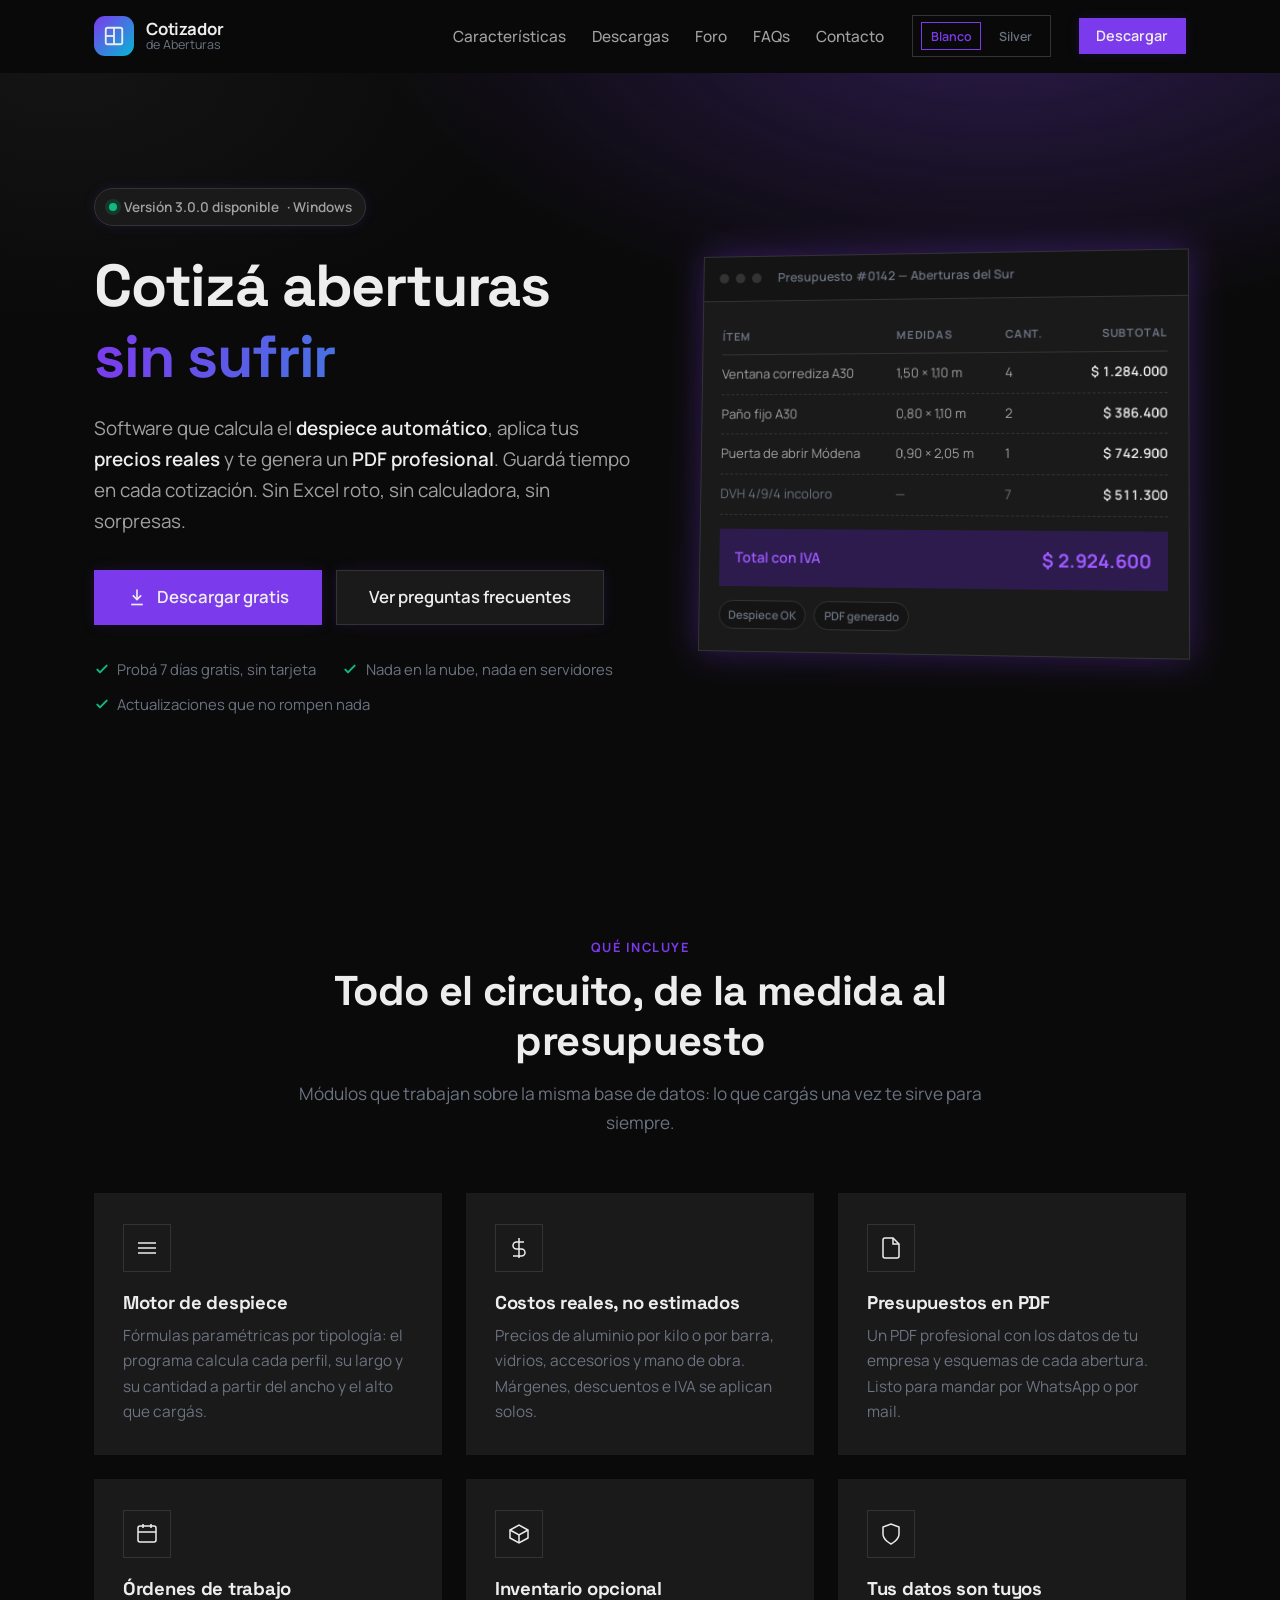
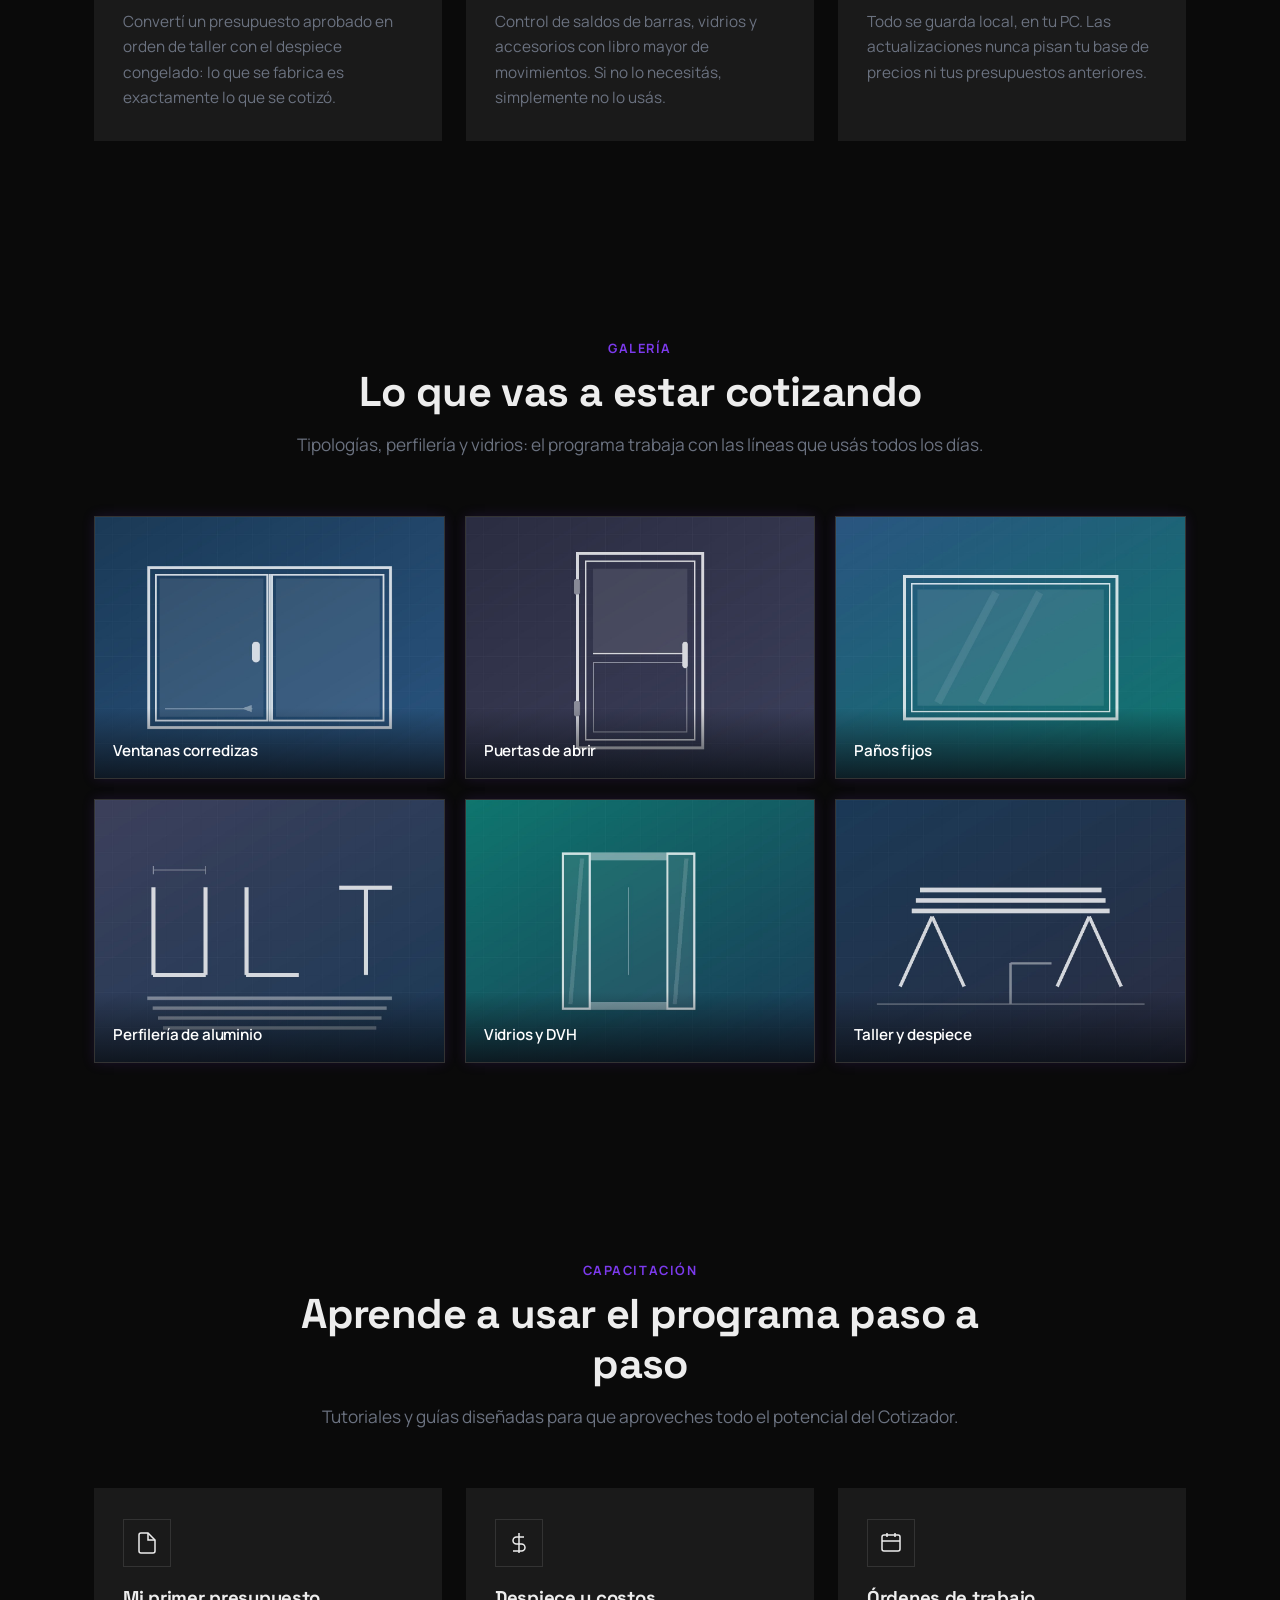
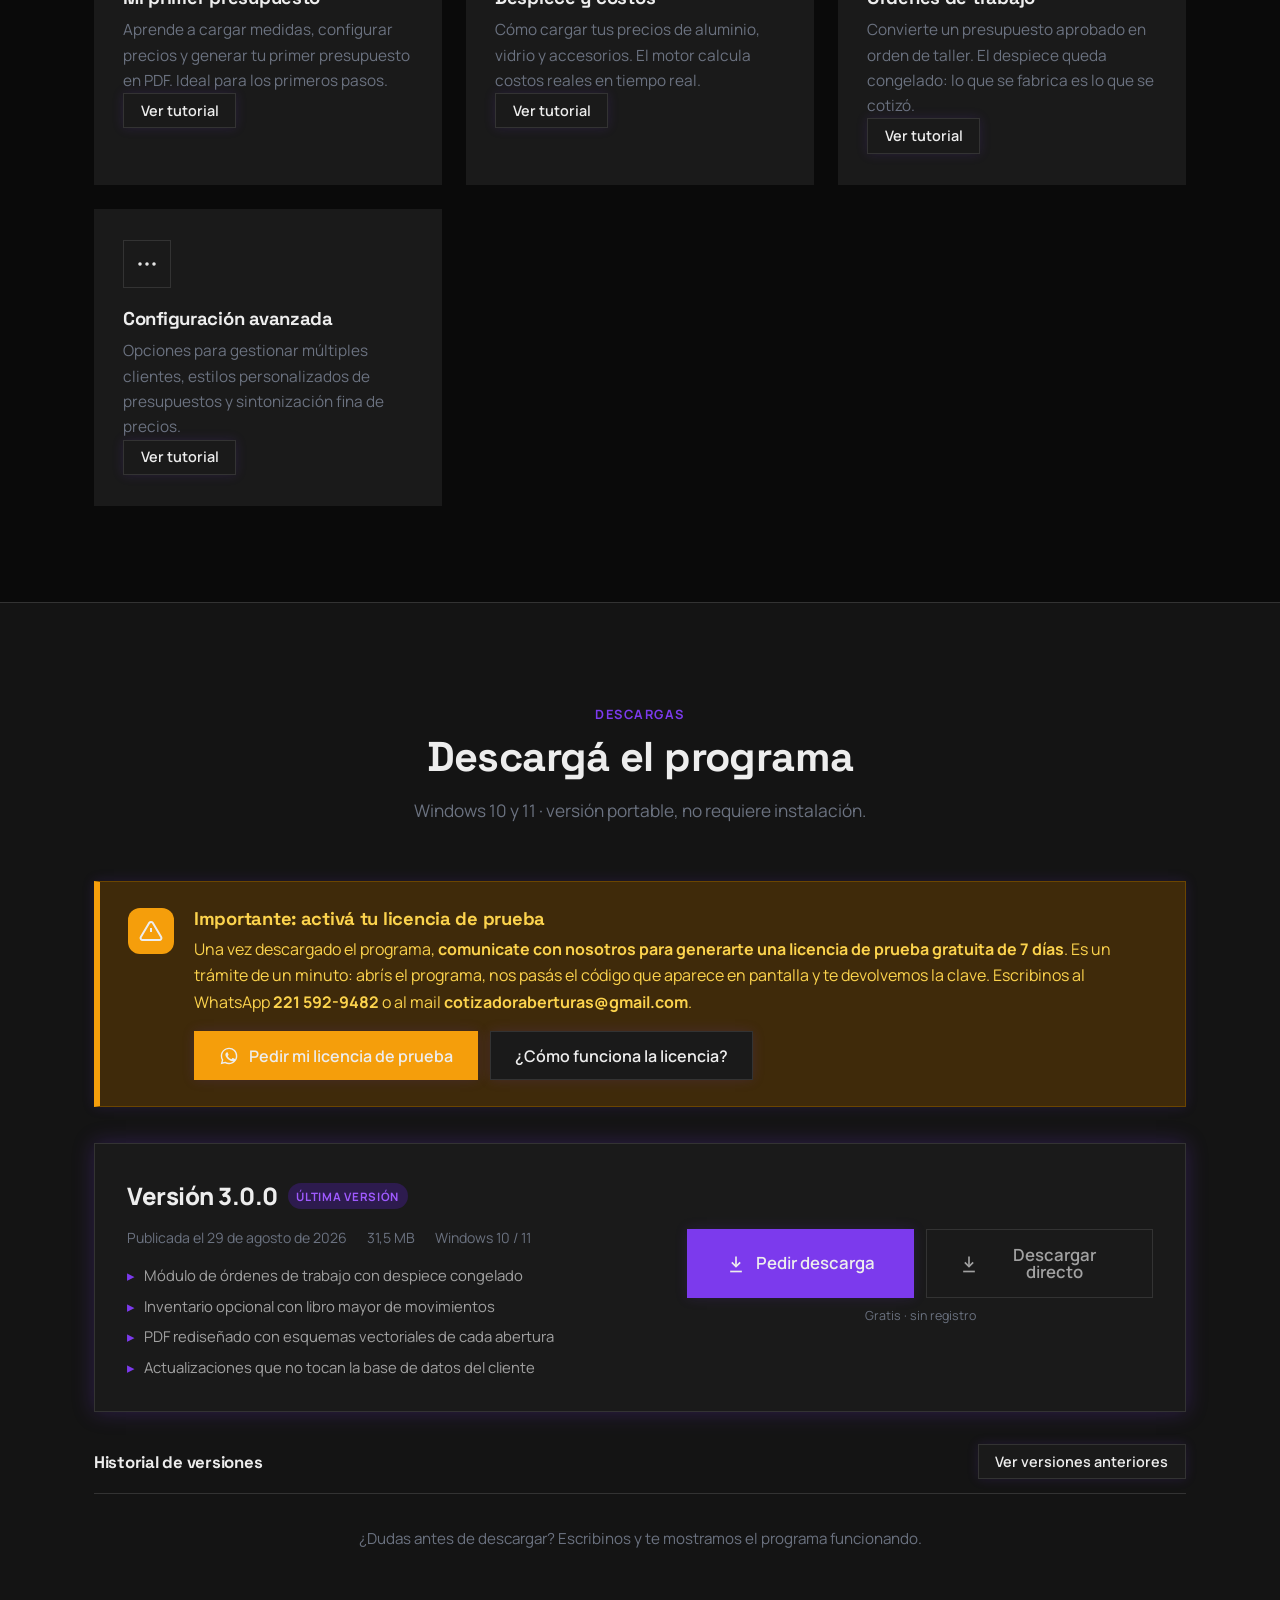
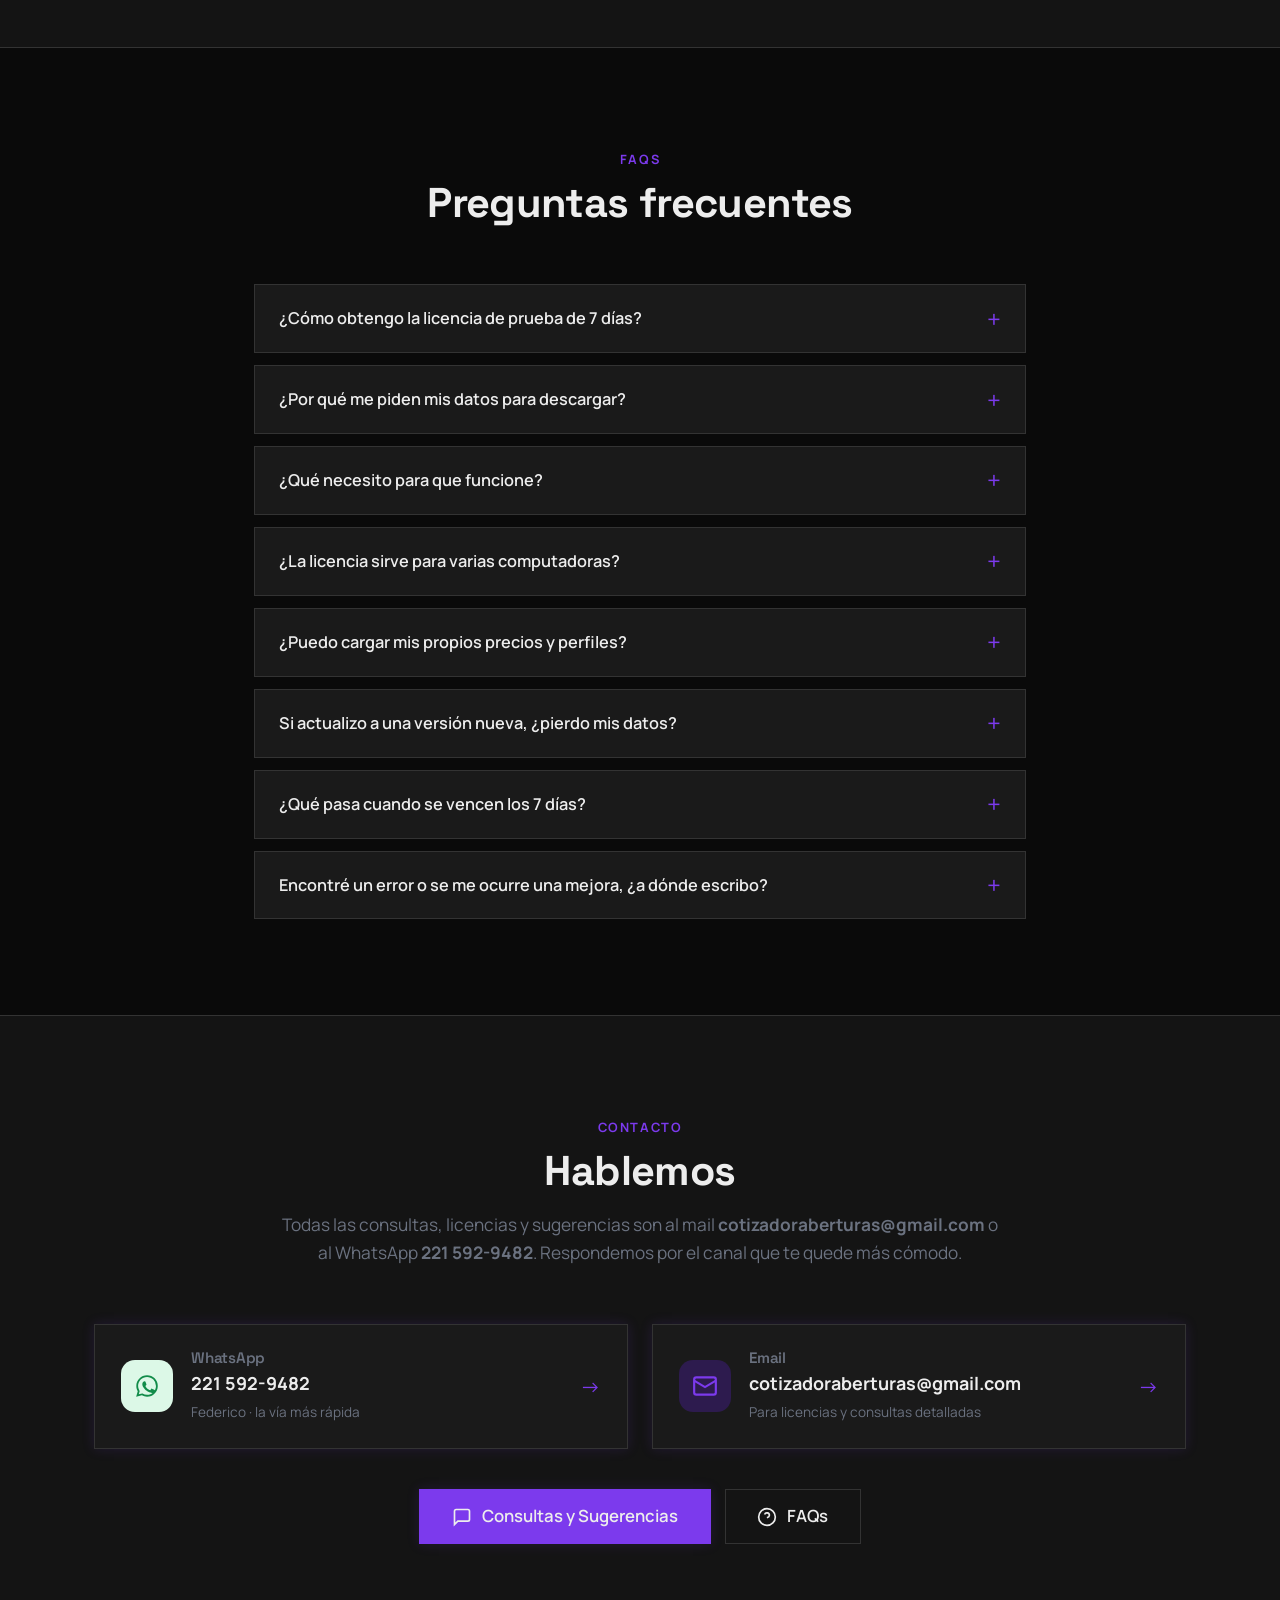
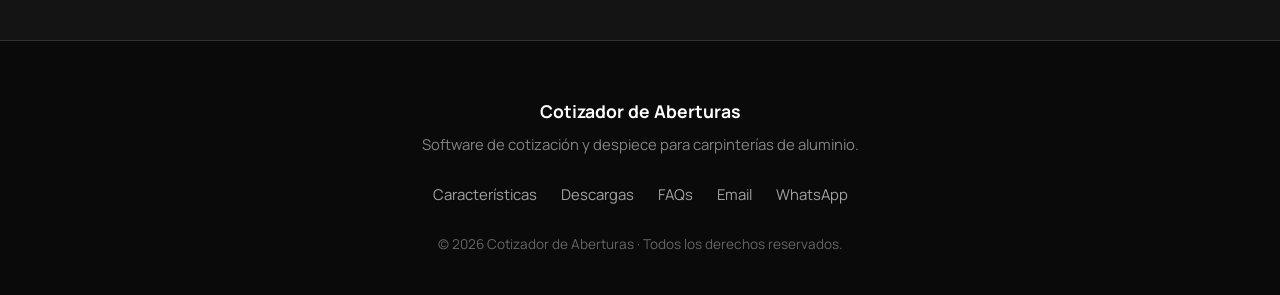
==== commit 4f1dcee7: "Remove admin link from main navigation header Co-Authored-By: Claude Haiku 4.5 <noreply@anthropic.co" ====
--- a/index.html
+++ b/index.html
@@ -79,7 +79,6 @@
           <li><a href="#caracteristicas">Características</a></li>
           <li><a href="#descargas">Descargas</a></li>
           <li><a href="foro.html">Foro</a></li>
-          <li><a href="admin.html" style="font-size: 0.8rem; opacity: 0.6;">Admin</a></li>
           <li><a href="#faq">FAQs</a></li>
           <li><a href="#contacto">Contacto</a></li>
         </ul>
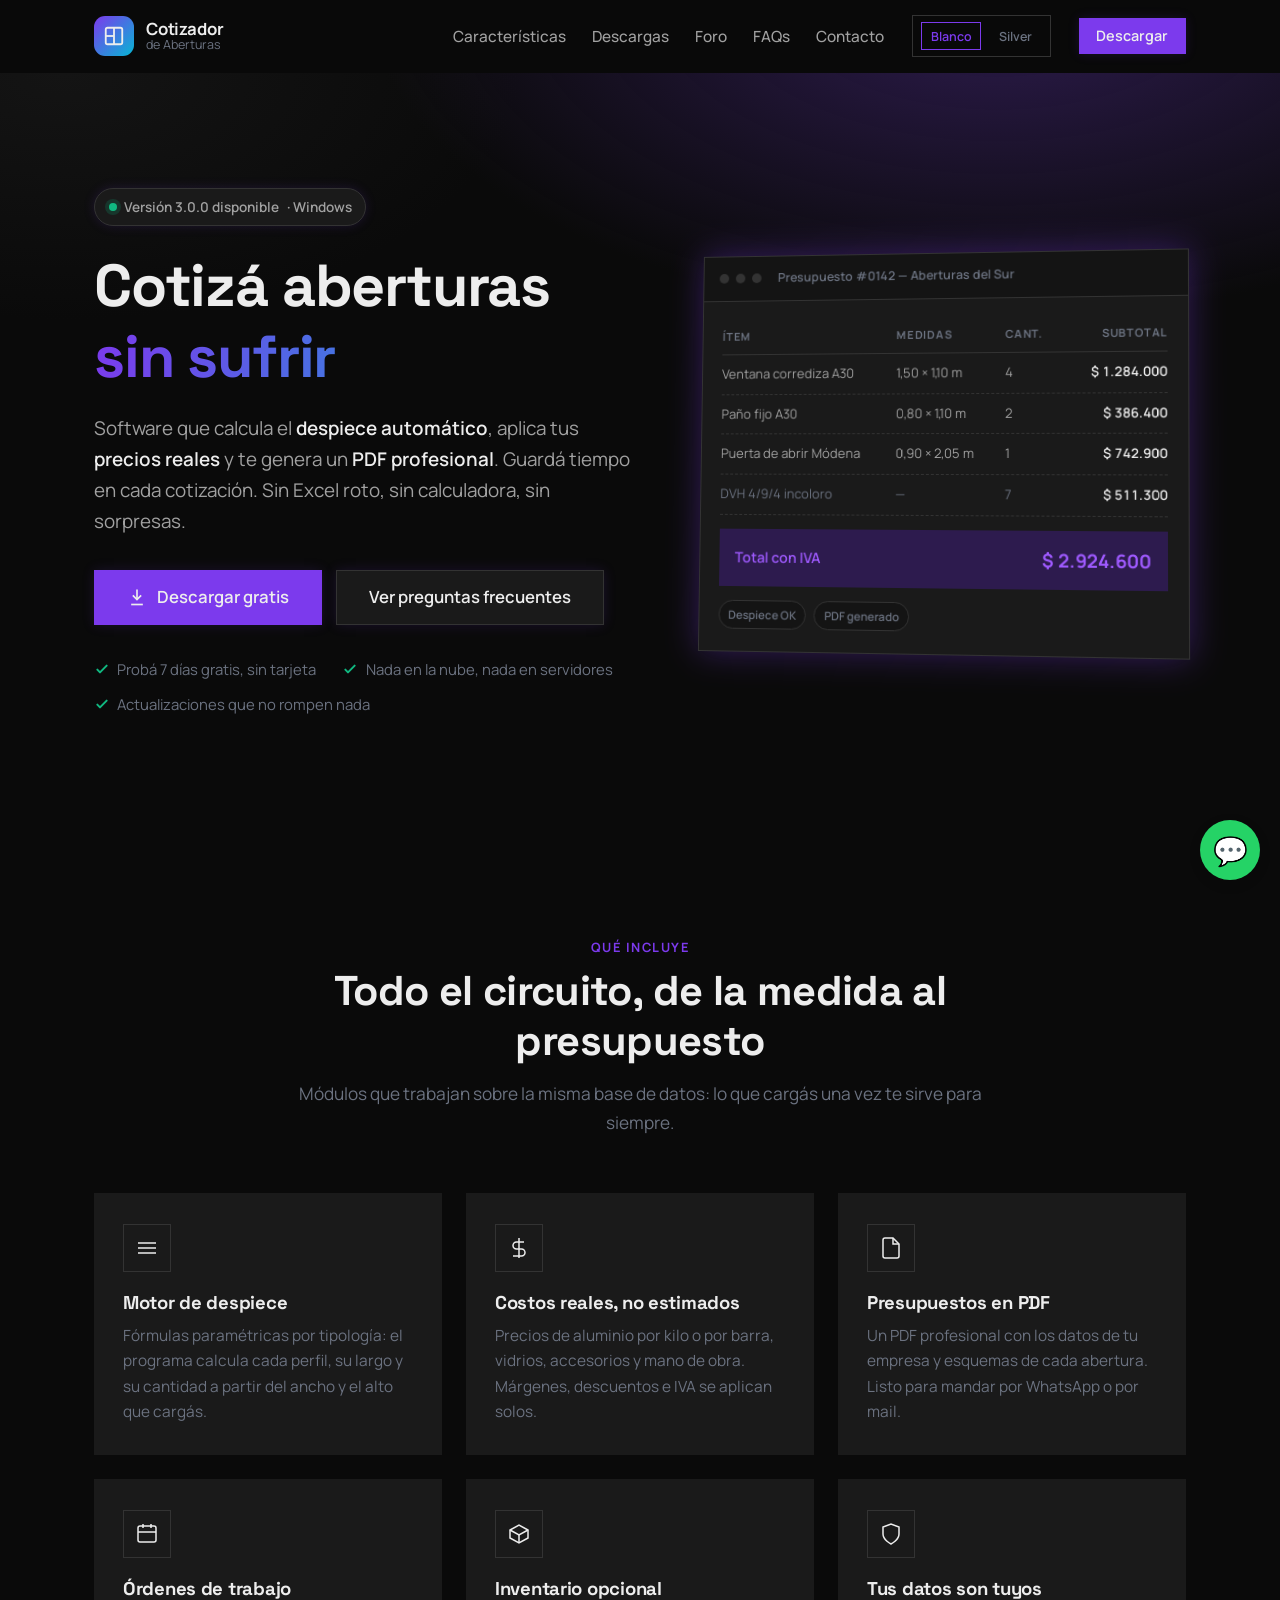
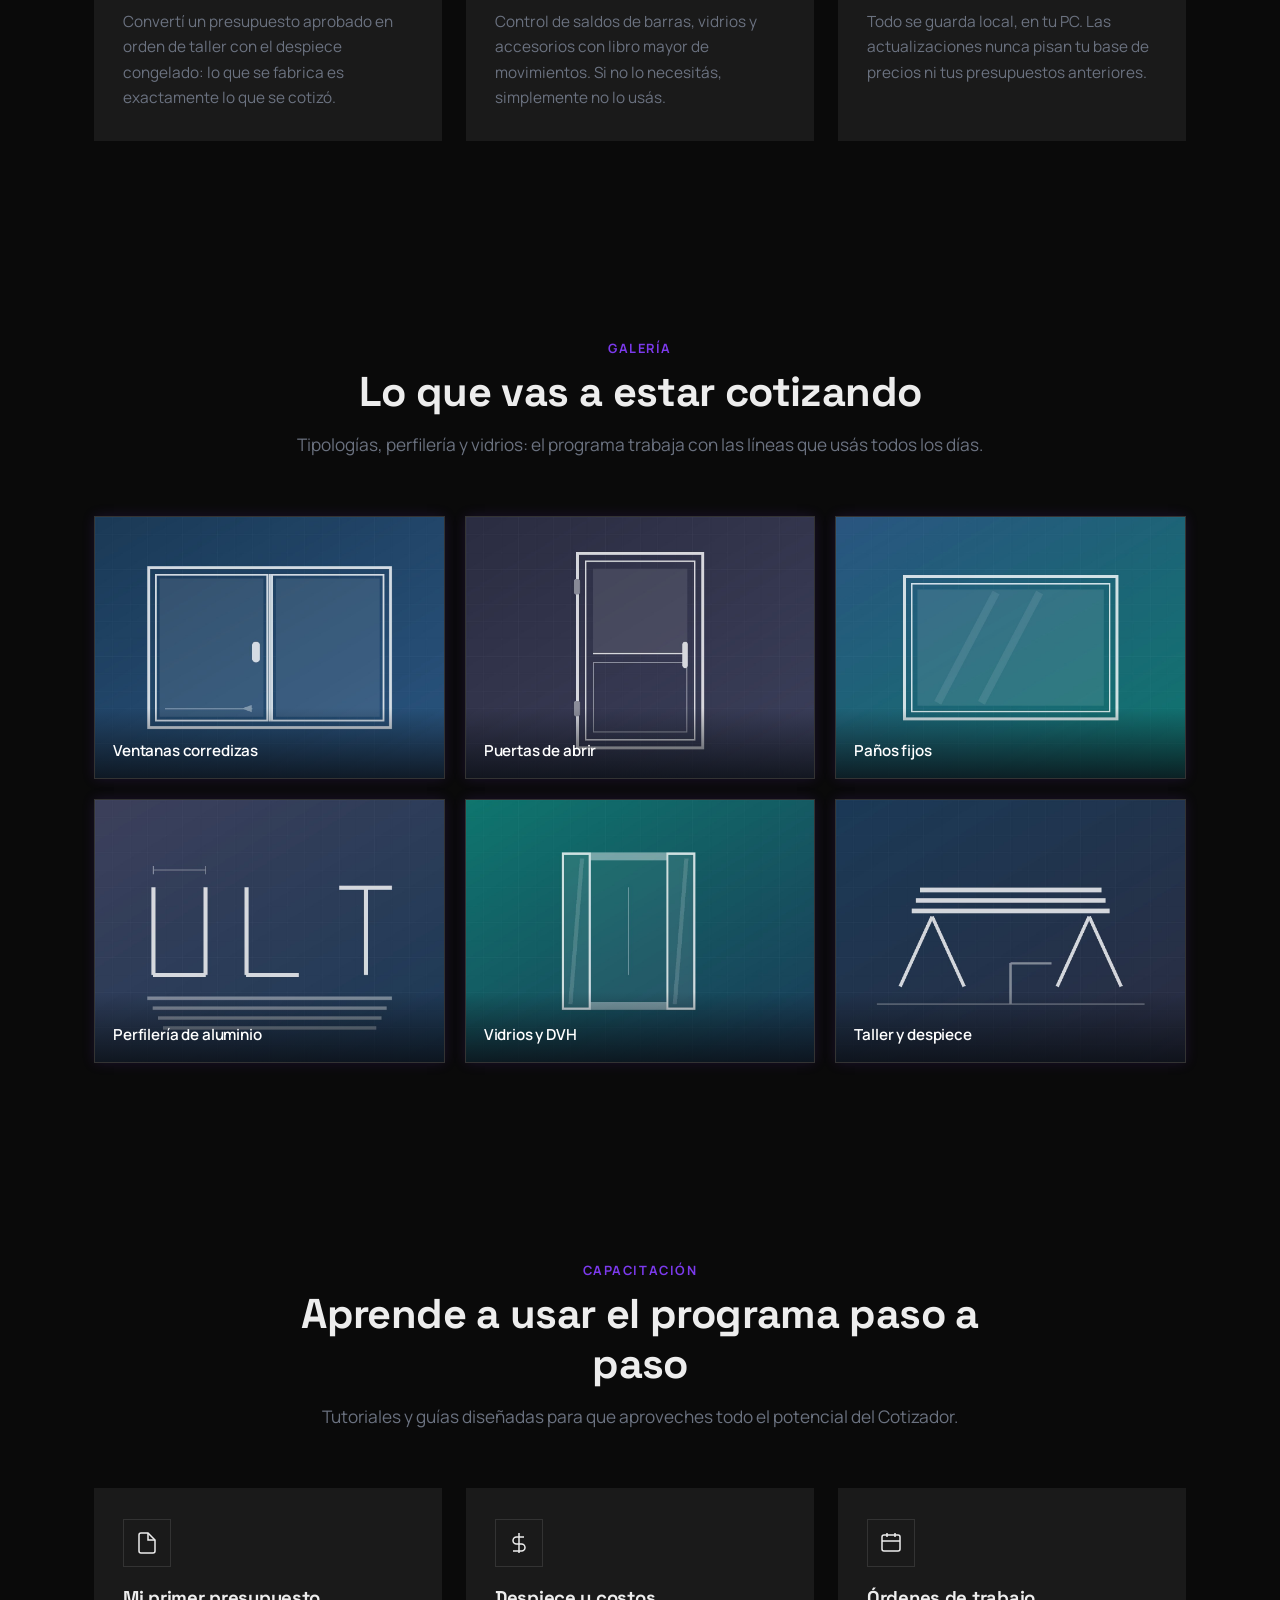
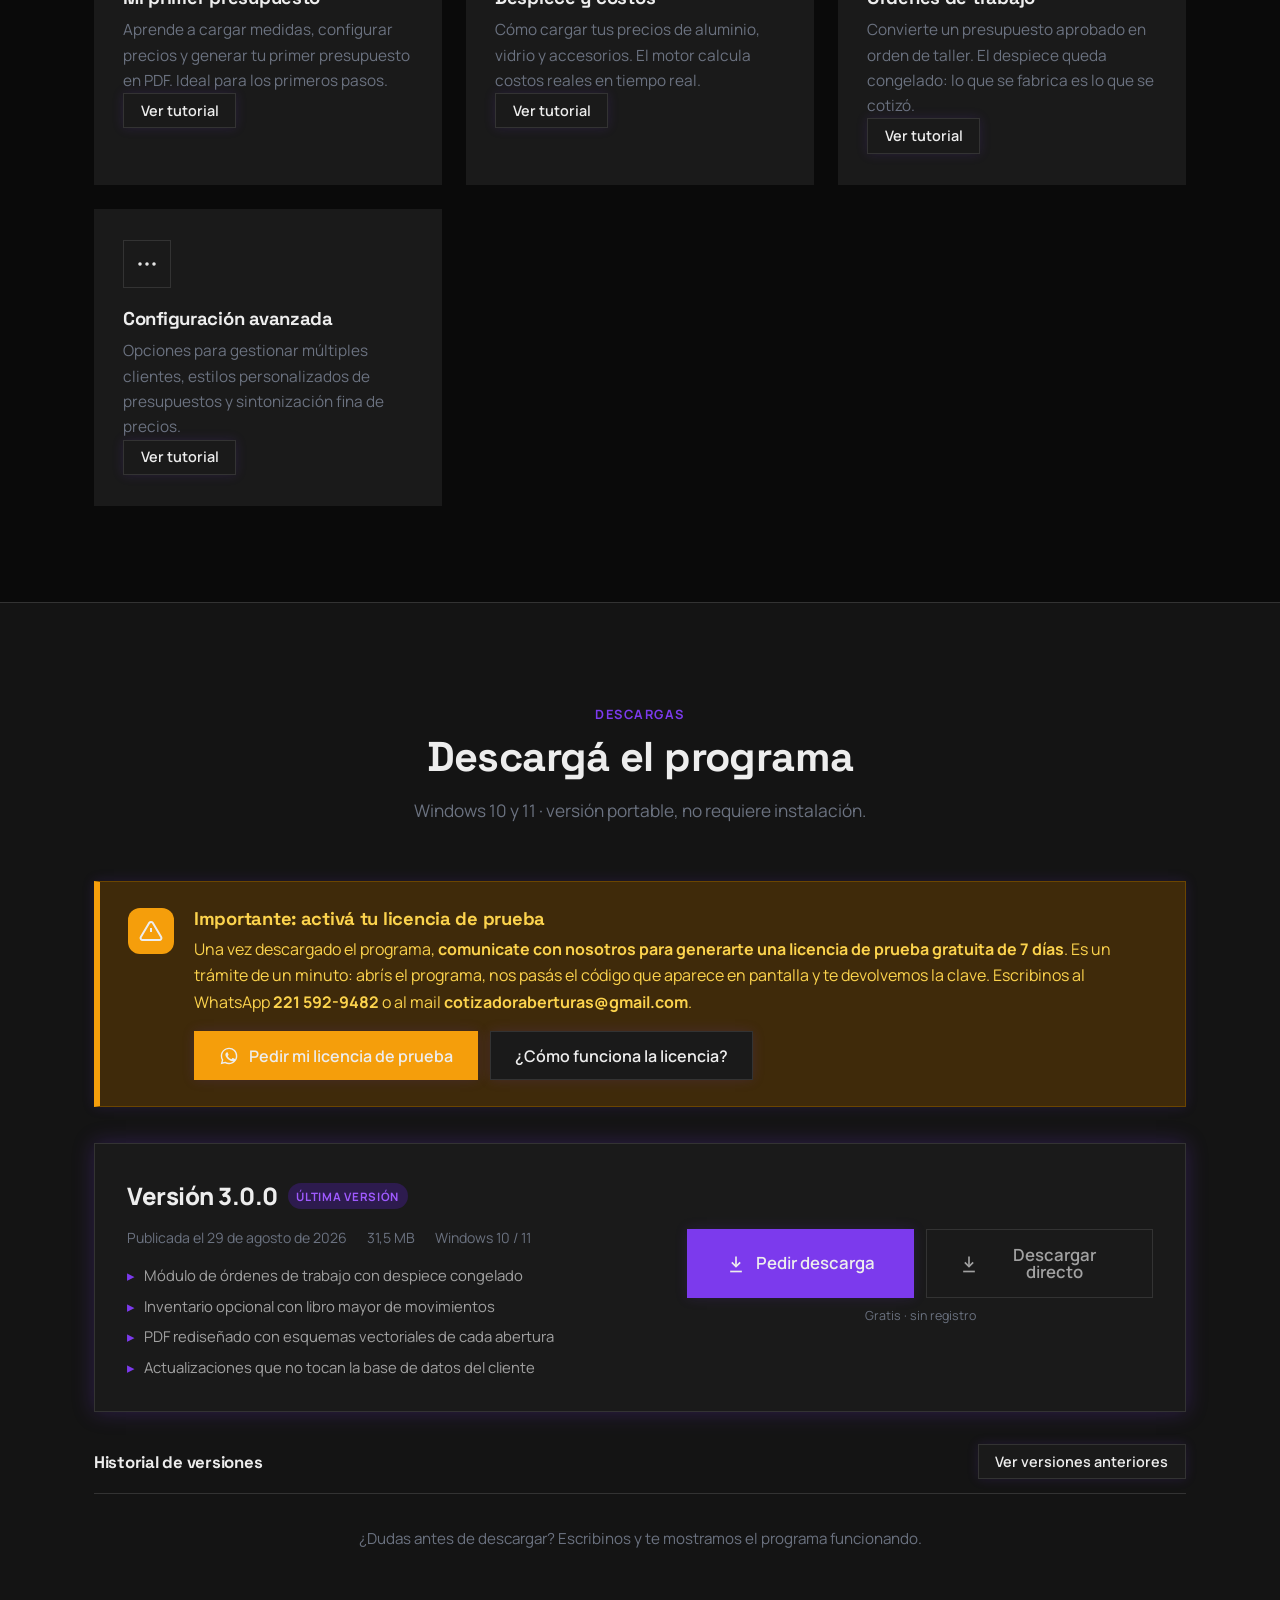
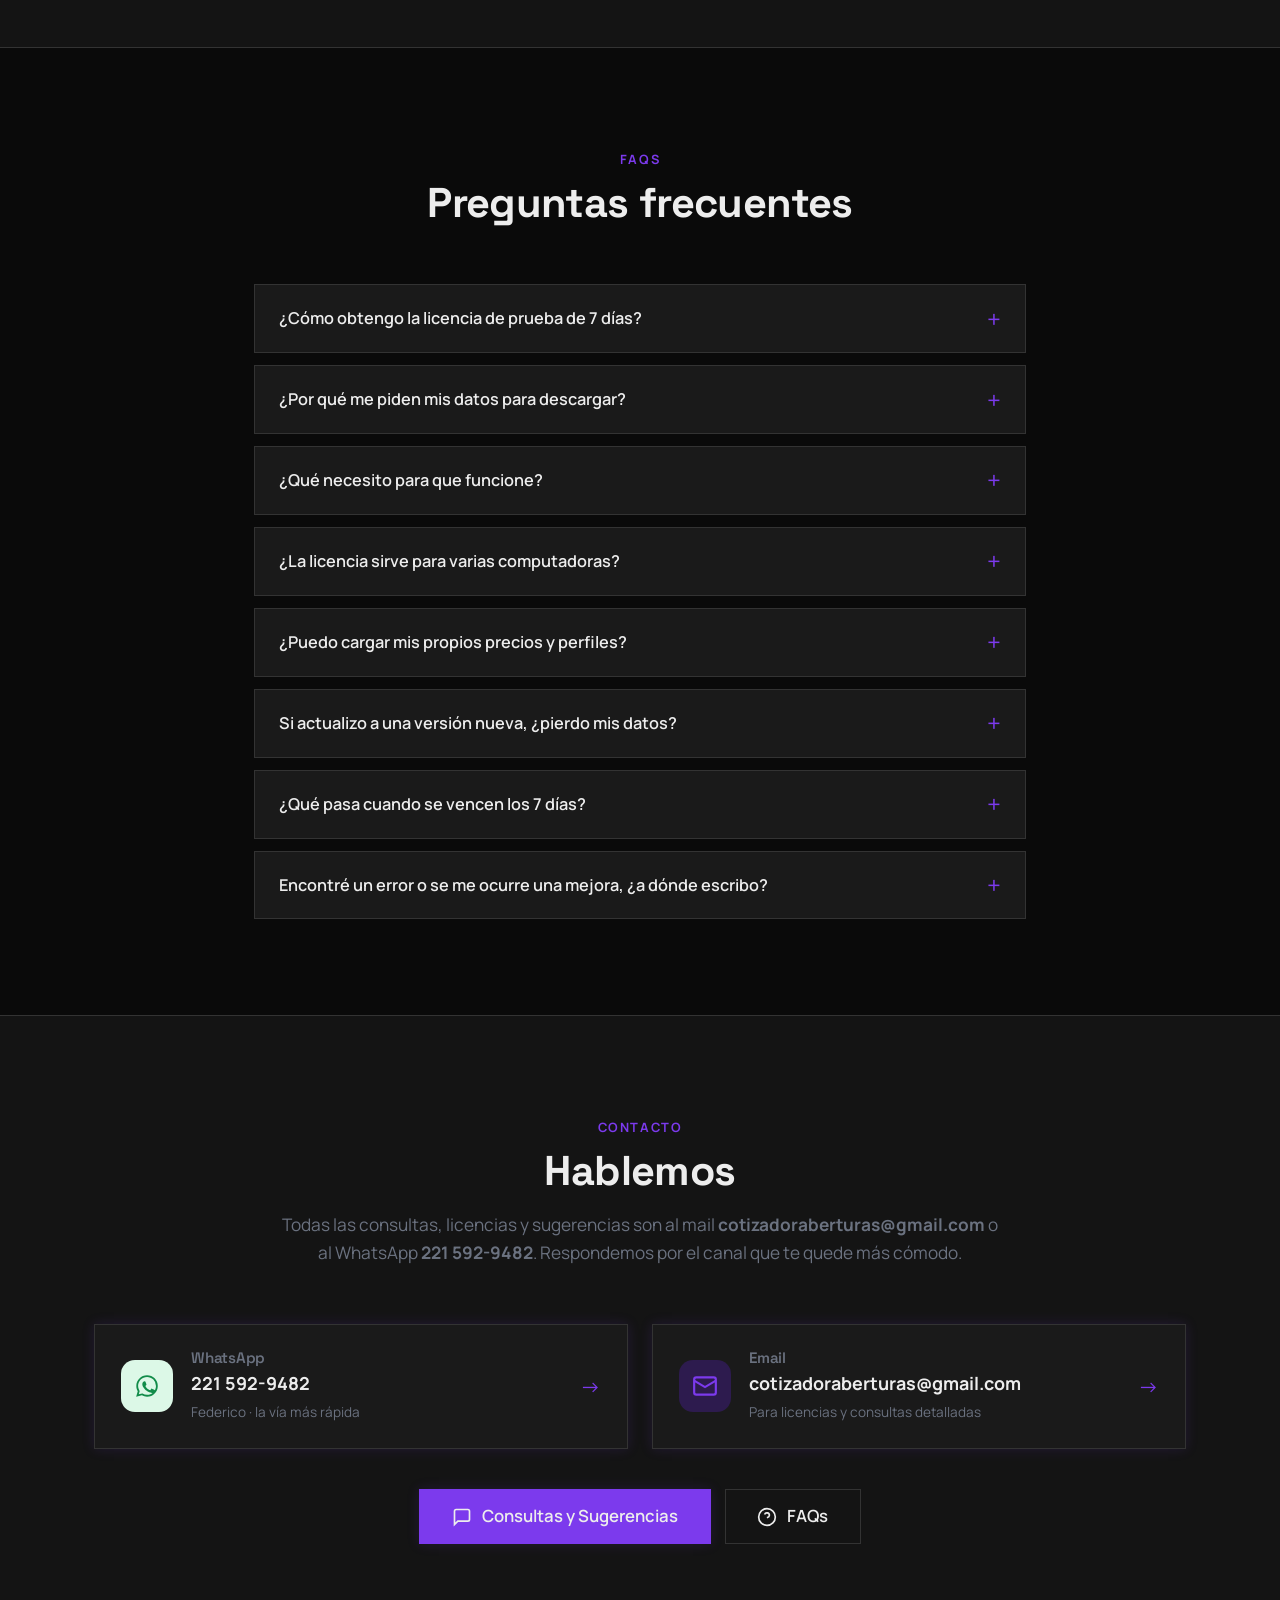
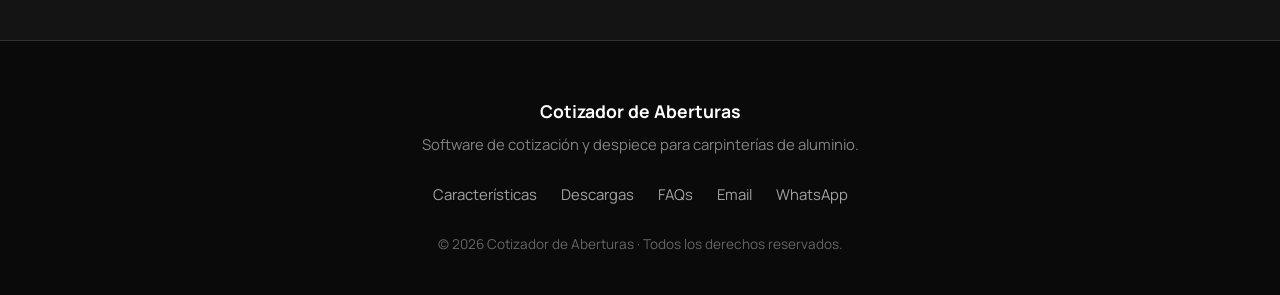
==== commit 9cb4c002: "Redesign UX/UI: Paleta global, URLs amigables, compartir social y WhatsApp - Agregar variables CSS g" ====
--- a/index.html
+++ b/index.html
@@ -42,6 +42,7 @@
   <link rel="preconnect" href="https://fonts.gstatic.com" crossorigin />
   <link href="https://fonts.googleapis.com/css2?family=Space+Grotesk:wght@600;700&family=Manrope:wght@400;500;600;700;800&family=JetBrains+Mono:wght@400;600&display=swap" rel="stylesheet" />
 
+  <link rel="stylesheet" href="css/variables-brand.css" />
   <link rel="stylesheet" href="styles.css" />
 </head>
 
@@ -716,6 +717,51 @@
     </div>
   </div>
 
+  <!-- Botón flotante de WhatsApp -->
+  <style>
+    .whatsapp-flotante {
+      position: fixed;
+      bottom: 20px;
+      right: 20px;
+      width: 60px;
+      height: 60px;
+      border-radius: 50%;
+      background: #25D366;
+      color: white;
+      border: none;
+      cursor: pointer;
+      display: flex;
+      align-items: center;
+      justify-content: center;
+      font-size: 28px;
+      z-index: 999;
+      box-shadow: 0 4px 12px rgba(0, 0, 0, 0.15);
+      transition: all 0.3s;
+      text-decoration: none;
+    }
+    .whatsapp-flotante:hover {
+      transform: scale(1.1);
+      box-shadow: 0 6px 16px rgba(37, 211, 102, 0.4);
+    }
+    @media (max-width: 768px) {
+      .whatsapp-flotante {
+        bottom: 15px;
+        right: 15px;
+        width: 50px;
+        height: 50px;
+        font-size: 24px;
+      }
+    }
+  </style>
+
+  <a href="https://wa.me/5492215929482?text=Hola%2C%20quiero%20consultar%20por%20el%20soft%20de%20aberturas..."
+     class="whatsapp-flotante"
+     title="Contactar por WhatsApp"
+     target="_blank"
+     rel="noopener">
+    💬
+  </a>
+
   <script src="script.js" defer></script>
 </body>
 </html>
--- a/css/variables-brand.css
+++ b/css/variables-brand.css
@@ -0,0 +1,80 @@
+/* ============================================================
+   VARIABLES DE MARCA - PALETA GLOBAL
+   ============================================================
+
+   Estos colores están extraídos de la aplicación de escritorio
+   (cotizador de aberturas) y se aplican consistentemente en:
+   - Landing (index.html)
+   - Foro (foro.html)
+   - Admin (admin.html)
+
+   El sistema soporta dos modos: Blanco y Silver
+   ============================================================ */
+
+:root {
+  /* Colores primarios del software */
+  --brand-primary-light: #1B3A57;     /* Azul oscuro (modo claro) */
+  --brand-primary-dark: #8D99AE;      /* Gris azulado (modo dark/silver) */
+
+  --brand-accent-light: #0F766E;      /* Teal (modo claro) */
+  --brand-accent-dark: #6EC1A7;       /* Teal claro (modo dark) */
+
+  /* Paleta adicional (modo light) */
+  --brand-bg-light: #EEF1F5;          /* Fondo ventana claro */
+  --brand-surface-light: #FFFFFF;     /* Superficie principal claro */
+  --brand-border-light: #D3DAE3;      /* Bordes claro */
+  --brand-text-light: #16202B;        /* Texto principal claro */
+  --brand-text-muted-light: #5B6B7C;  /* Texto suave claro */
+  --brand-error-light: #B91C1C;       /* Error/advertencia claro */
+  --brand-ok-light: #15803D;          /* Éxito claro */
+
+  /* Paleta adicional (modo dark/silver) */
+  --brand-bg-dark: #2B2D42;           /* Fondo ventana oscuro */
+  --brand-surface-dark: #3D405B;      /* Superficie principal oscuro */
+  --brand-border-dark: #525777;       /* Bordes oscuro */
+  --brand-text-dark: #EDF0F6;         /* Texto principal oscuro */
+  --brand-text-muted-dark: #B4BECD;   /* Texto suave oscuro */
+  --brand-error-dark: #E87A7A;        /* Error/advertencia oscuro */
+  --brand-ok-dark: #7FD1A8;           /* Éxito oscuro */
+
+  /* Alias para facilitar uso en CSS */
+  --color-brand-primary: var(--brand-primary-light);
+  --color-brand-accent: var(--brand-accent-light);
+  --color-brand-bg: var(--brand-bg-light);
+  --color-brand-surface: var(--brand-surface-light);
+  --color-brand-border: var(--brand-border-light);
+  --color-brand-text: var(--brand-text-light);
+  --color-brand-text-muted: var(--brand-text-muted-light);
+  --color-brand-error: var(--brand-error-light);
+  --color-brand-ok: var(--brand-ok-light);
+}
+
+/* Modo Silver (dark) */
+[data-tema="silver"],
+[data-tema="grises"],
+[data-tema="oscuro"] {
+  --color-brand-primary: var(--brand-primary-dark);
+  --color-brand-accent: var(--brand-accent-dark);
+  --color-brand-bg: var(--brand-bg-dark);
+  --color-brand-surface: var(--brand-surface-dark);
+  --color-brand-border: var(--brand-border-dark);
+  --color-brand-text: var(--brand-text-dark);
+  --color-brand-text-muted: var(--brand-text-muted-dark);
+  --color-brand-error: var(--brand-error-dark);
+  --color-brand-ok: var(--brand-ok-dark);
+}
+
+/* Compatibilidad con nombres antiguos del foro */
+:root {
+  --color-primary: var(--color-brand-primary);
+  --color-primary-hover: var(--color-brand-primary);
+  --color-accent: var(--color-brand-accent);
+  --color-bg: var(--color-brand-bg);
+  --color-surface: var(--color-brand-surface);
+  --color-border: var(--color-brand-border);
+  --color-text: var(--color-brand-text);
+  --color-text-muted: var(--color-brand-text-muted);
+  --color-error: var(--color-brand-error);
+  --color-ok: var(--color-brand-ok);
+  --color-success: var(--color-brand-ok);
+}
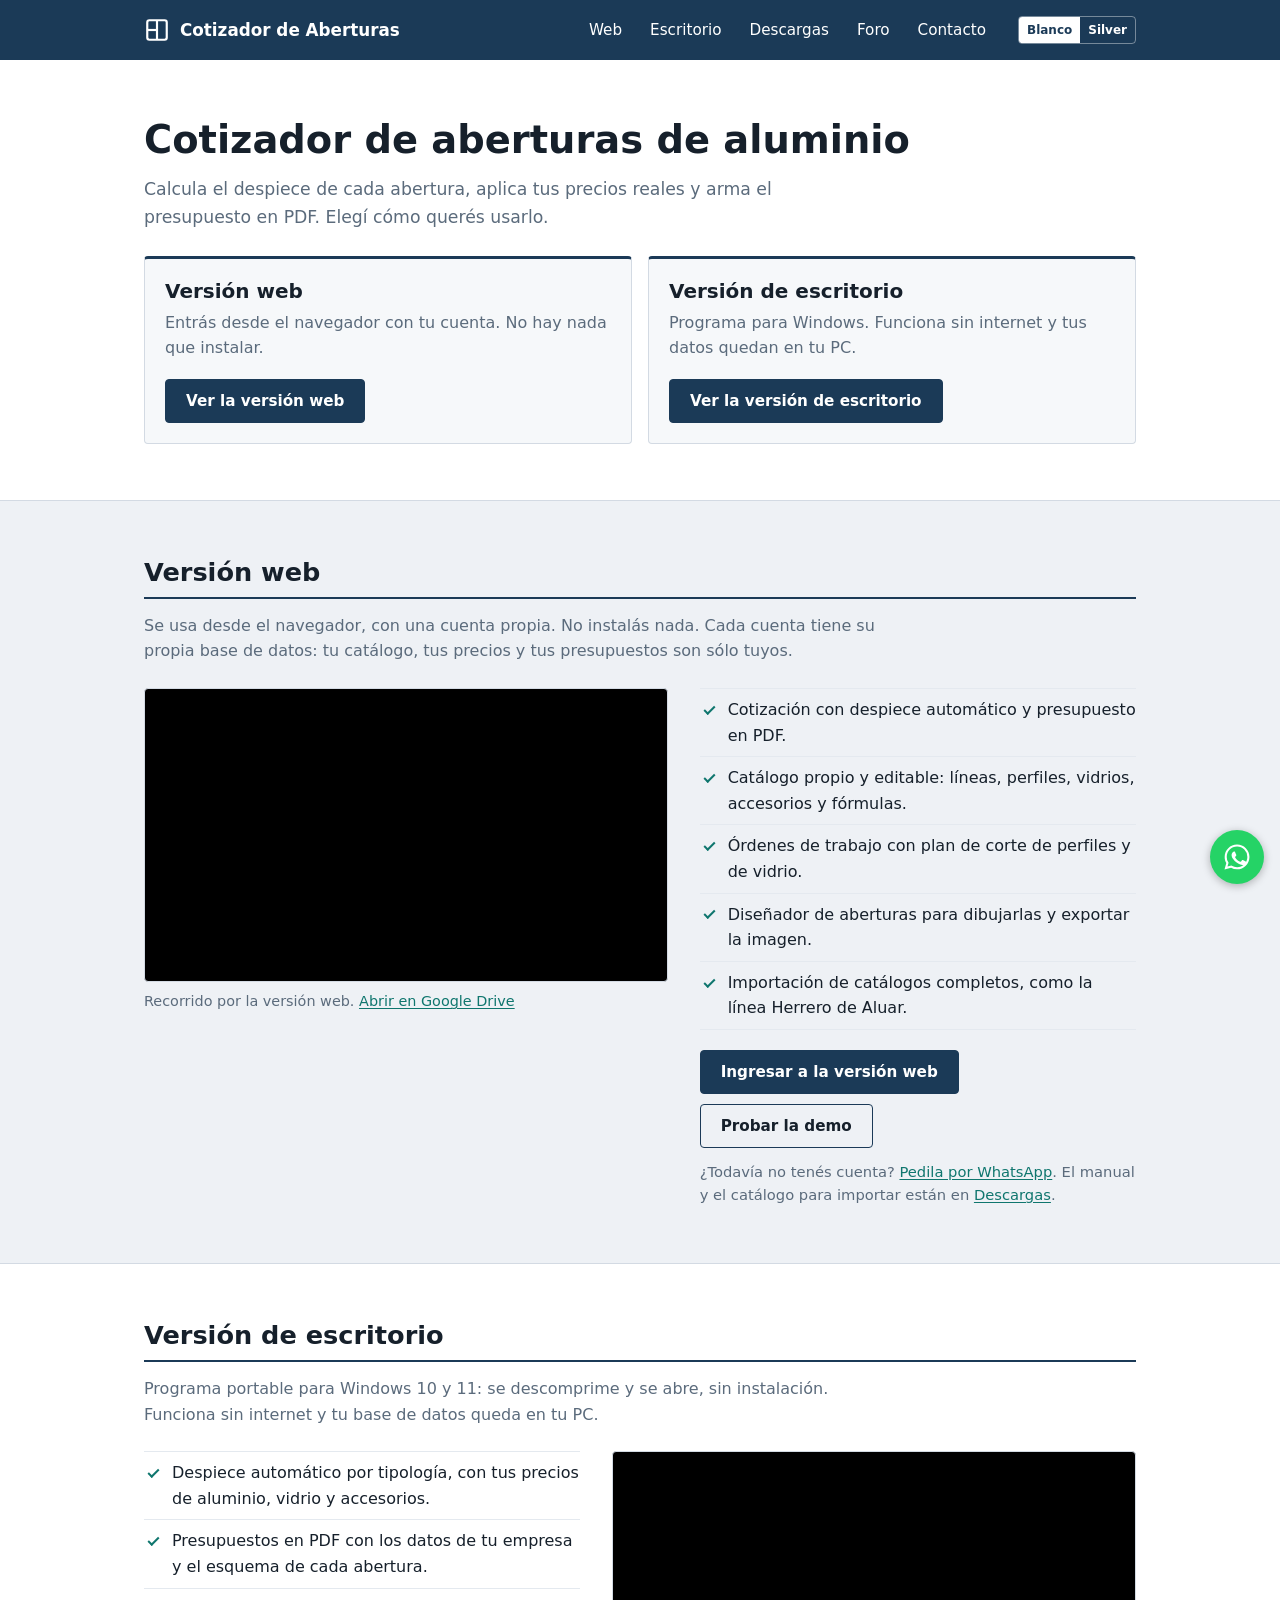
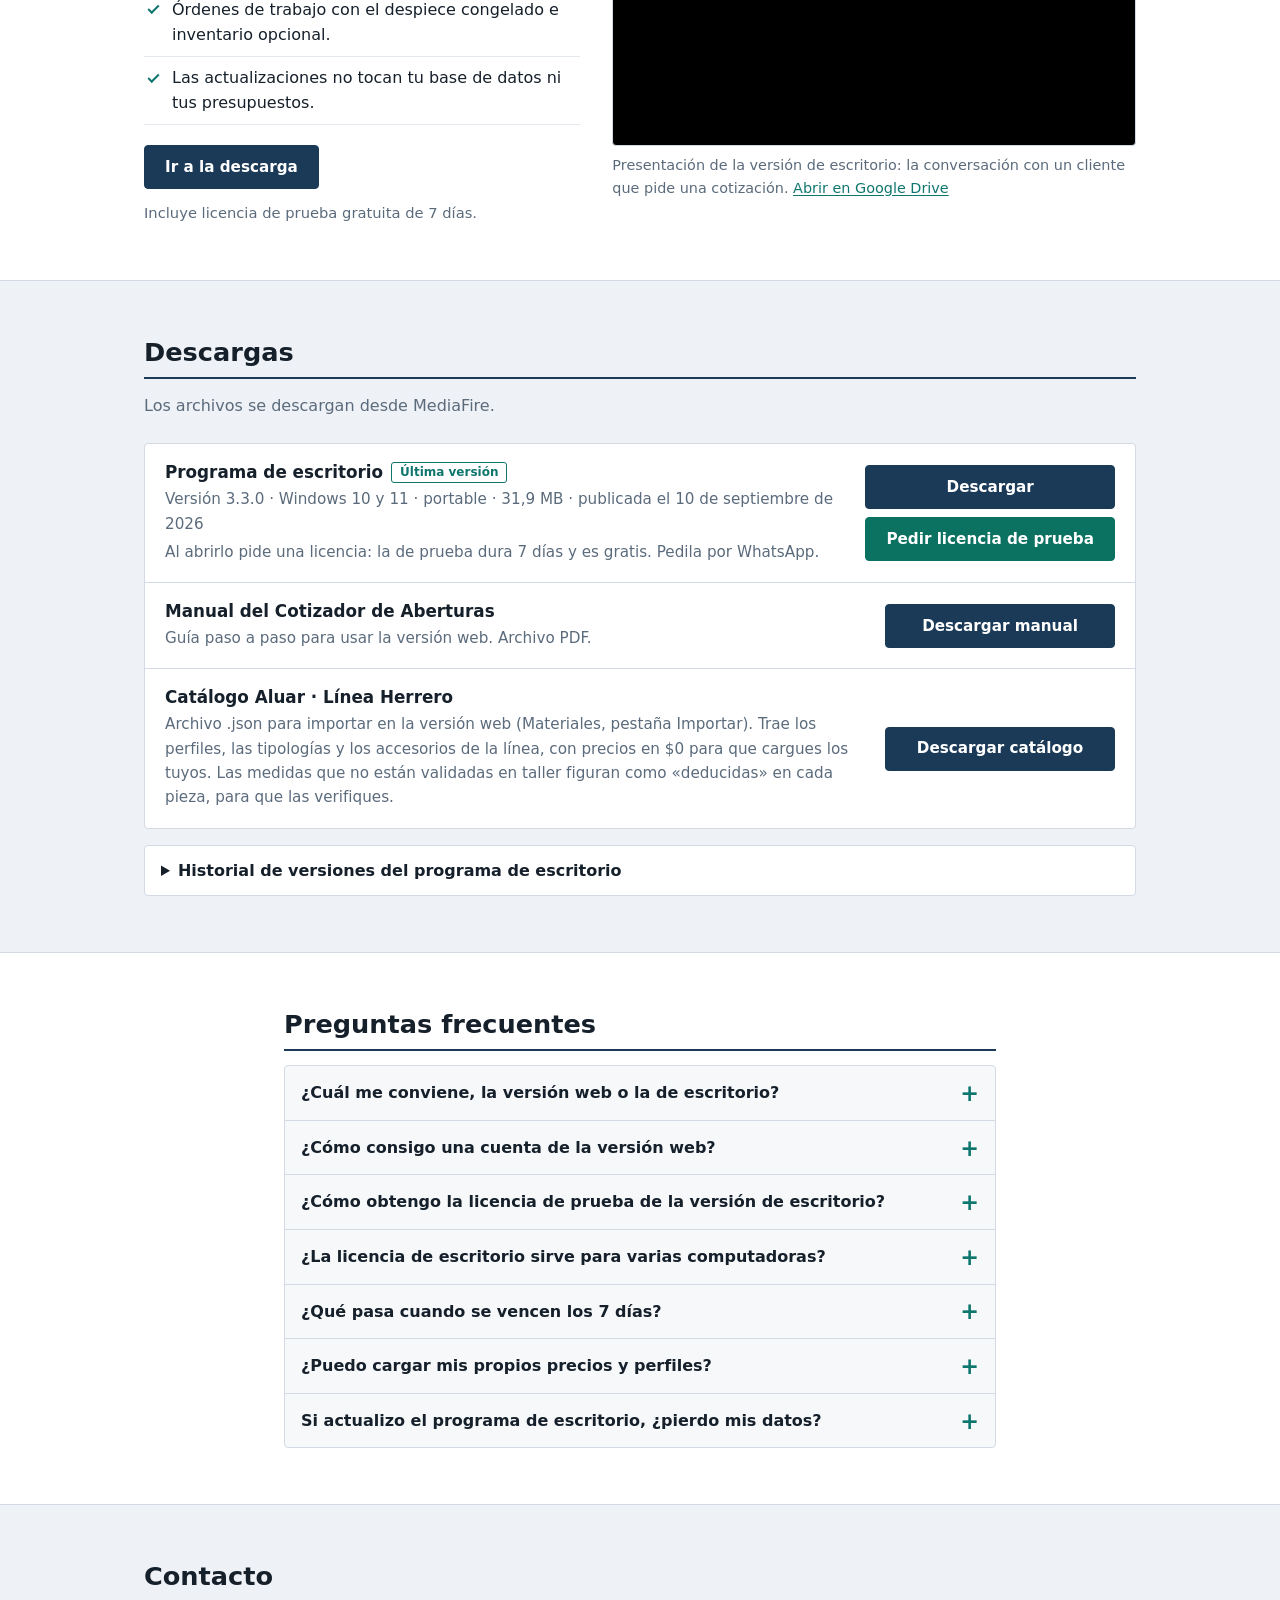
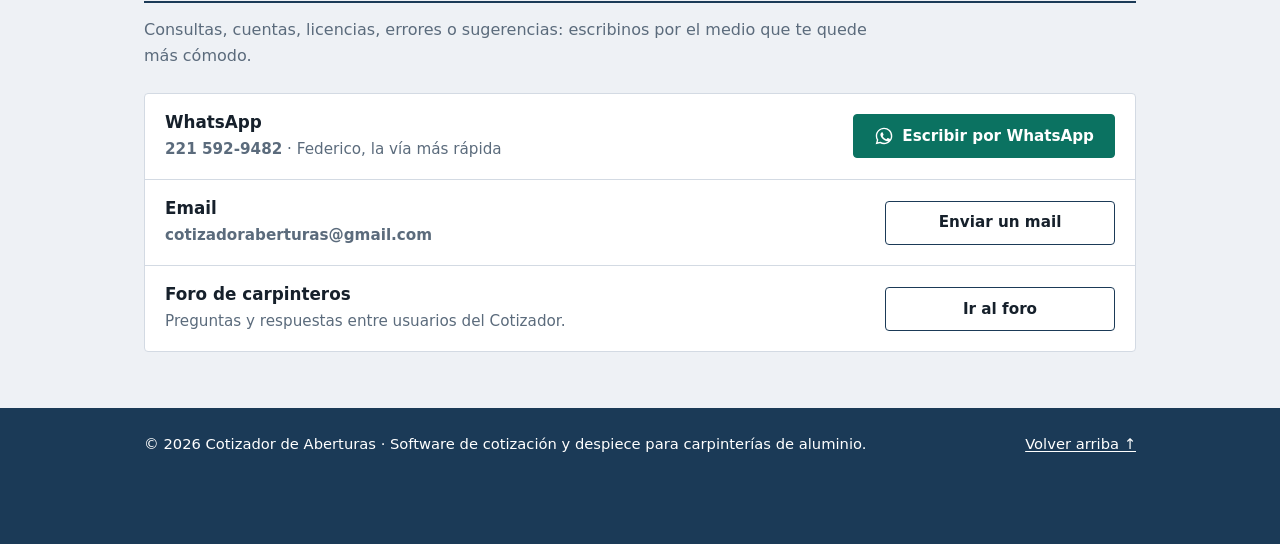
==== commit 60f23cbf: "Landing rediseñada: versión web y de escritorio, manual, catálogo Herrero y videos - Página nueva, m" ====
--- a/index.html
+++ b/index.html
@@ -7,21 +7,20 @@
   <!-- ============================================================
        SEO / METADATOS  ·  EDITAR: título, descripción
        ============================================================ -->
-  <title>Cotizador de Aberturas — Presupuestos de aluminio en minutos</title>
-  <meta name="description" content="Software de escritorio para cotizar aberturas de aluminio: despiece automático, costos reales, órdenes de trabajo y PDF profesional. Descarga gratuita con licencia de prueba de 7 días." />
-  <meta name="theme-color" content="#2563eb" />
+  <title>Cotizador de Aberturas — Versión web y de escritorio</title>
+  <meta name="description" content="Cotizador de aberturas de aluminio con despiece automático, costos reales y presupuestos en PDF. Usalo desde el navegador (versión web) o en tu PC con Windows (versión de escritorio)." />
+  <meta name="theme-color" content="#1B3A57" />
 
   <!-- Redes sociales: esto es lo que se ve al compartir el link por WhatsApp o Facebook -->
   <meta property="og:type" content="website" />
   <meta property="og:title" content="Cotizador de Aberturas de Aluminio" />
-  <meta property="og:description" content="Despiece automático, costos reales y presupuestos en PDF. Probalo gratis 7 días." />
+  <meta property="og:description" content="Despiece automático, costos reales y presupuestos en PDF. En versión web y de escritorio." />
   <meta property="og:locale" content="es_AR" />
   <meta property="og:url" content="https://netunlock.github.io/cotizador-aberturas/" />
   <!-- Imagen que se ve al compartir el link. Reemplazá img/portada.jpg y listo. -->
   <meta property="og:image" content="https://netunlock.github.io/cotizador-aberturas/img/portada.jpg" />
   <meta name="twitter:card" content="summary_large_image" />
 
-  <!-- Favicon: archivo suelto, chiquito. Si querés cambiar el ícono, editá favicon.svg -->
   <link rel="icon" href="favicon.svg" type="image/svg+xml" />
 
   <!-- Tema guardado: se aplica ANTES de pintar la página, así no parpadea.
@@ -37,61 +36,43 @@
     })();
   </script>
 
-  <!-- Tipografía: Dark Mode técnico con Space Grotesk, Manrope y JetBrains Mono -->
-  <link rel="preconnect" href="https://fonts.googleapis.com" />
-  <link rel="preconnect" href="https://fonts.gstatic.com" crossorigin />
-  <link href="https://fonts.googleapis.com/css2?family=Space+Grotesk:wght@600;700&family=Manrope:wght@400;500;600;700;800&family=JetBrains+Mono:wght@400;600&display=swap" rel="stylesheet" />
-
+  <!-- Los colores están en css/variables-brand.css (paleta del programa);
+       la forma, en landing.css. -->
   <link rel="stylesheet" href="css/variables-brand.css" />
-  <link rel="stylesheet" href="styles.css" />
+  <link rel="stylesheet" href="landing.css" />
 </head>
 
 <body>
-  <!-- Accesibilidad: permite saltar la navegación usando el teclado -->
-  <a class="skip-link" href="#contenido">Saltar al contenido</a>
+  <a class="salto" href="#contenido">Saltar al contenido</a>
 
   <!-- ============================================================
-       ENCABEZADO / NAVEGACIÓN
+       BARRA SUPERIOR
        ============================================================ -->
-  <header class="header" id="header">
-    <div class="container header__inner">
-
-      <a class="brand" href="#inicio" aria-label="Cotizador de Aberturas — inicio">
-        <span class="brand__mark" aria-hidden="true">
-          <svg viewBox="0 0 24 24" fill="none" stroke="currentColor" stroke-width="2">
-            <rect x="3" y="3" width="18" height="18" rx="2" />
-            <line x1="12" y1="3" x2="12" y2="21" />
-            <line x1="3" y1="12" x2="12" y2="12" />
-          </svg>
-        </span>
-        <span class="brand__text">
-          <strong>Cotizador</strong>
-          <small>de Aberturas</small>
-        </span>
+  <header class="top" id="header">
+    <div class="wrap top__in">
+
+      <a class="marca" href="#inicio" aria-label="Cotizador de Aberturas — inicio">
+        <svg viewBox="0 0 24 24" fill="none" stroke="currentColor" stroke-width="2" aria-hidden="true">
+          <rect x="3" y="3" width="18" height="18" rx="2" />
+          <line x1="12" y1="3" x2="12" y2="21" />
+          <line x1="3" y1="12" x2="12" y2="12" />
+        </svg>
+        <span>Cotizador de Aberturas</span>
       </a>
 
-      <!-- Botón hamburguesa: sólo se ve en celular -->
-      <button class="nav-toggle" id="navToggle" aria-expanded="false" aria-controls="navMenu" aria-label="Abrir menú">
-        <span></span><span></span><span></span>
-      </button>
-
-      <nav class="nav" id="navMenu" aria-label="Navegación principal">
-        <ul class="nav__list">
-          <li><a href="#caracteristicas">Características</a></li>
-          <li><a href="#descargas">Descargas</a></li>
-          <li><a href="foro.html">Foro</a></li>
-          <li><a href="#faq">FAQs</a></li>
-          <li><a href="#contacto">Contacto</a></li>
-        </ul>
-
-        <!-- Selector de tema: los mismos dos que tiene el programa -->
-        <div class="tema" role="group" aria-label="Tema de color">
-          <button class="tema__btn" type="button" data-tema-btn="blanco" aria-pressed="true">Blanco</button>
-          <button class="tema__btn" type="button" data-tema-btn="silver" aria-pressed="false">Silver</button>
-        </div>
-
-        <a class="btn btn--primary btn--sm" href="#descargas">Descargar</a>
+      <nav class="menu" aria-label="Principal">
+        <a href="#web">Web</a>
+        <a href="#escritorio">Escritorio</a>
+        <a href="#descargas">Descargas</a>
+        <a href="foro.html">Foro</a>
+        <a href="#contacto">Contacto</a>
       </nav>
+
+      <!-- Selector de tema: los mismos dos que tiene el programa -->
+      <div class="tema" role="group" aria-label="Tema de color">
+        <button type="button" data-tema-btn="blanco" aria-pressed="true">Blanco</button>
+        <button type="button" data-tema-btn="silver" aria-pressed="false">Silver</button>
+      </div>
 
     </div>
   </header>
@@ -99,418 +80,263 @@
   <main id="contenido">
 
     <!-- ============================================================
-         1) HERO · descripción principal del programa
+         INICIO · qué es y las dos formas de usarlo
          ============================================================ -->
-    <section class="hero" id="inicio">
-      <div class="container hero__grid">
-
-        <div class="hero__content">
-          <p class="badge">
-            <span class="badge__dot" aria-hidden="true"></span>
-            <span data-version-badge>Versión disponible</span> · Windows
-          </p>
-
-          <h1 class="hero__title">
-            Cotizá aberturas
-            <span class="text-gradient">sin sufrir</span>
-          </h1>
-
-          <p class="hero__subtitle">
-            Software que calcula el <strong>despiece automático</strong>, aplica tus
-            <strong>precios reales</strong> y te genera un <strong>PDF profesional</strong>. Guardá tiempo
-            en cada cotización. Sin Excel roto, sin calculadora, sin sorpresas.
-          </p>
-
-          <div class="hero__actions">
-            <a class="btn btn--primary btn--lg" href="#descargas">
-              <svg class="icon" viewBox="0 0 24 24" fill="none" stroke="currentColor" stroke-width="2" aria-hidden="true">
-                <path d="M12 3v12" /><path d="m7 10 5 5 5-5" /><path d="M5 21h14" />
-              </svg>
-              Descargar gratis
-            </a>
-            <a class="btn btn--ghost btn--lg" href="#faq">Ver preguntas frecuentes</a>
-          </div>
-
-          <ul class="hero__points">
-            <li>Probá 7 días gratis, sin tarjeta</li>
-            <li>Nada en la nube, nada en servidores</li>
-            <li>Actualizaciones que no rompen nada</li>
-          </ul>
-        </div>
-
-        <!-- Mockup decorativo hecho con CSS puro: no hay que subir ninguna imagen -->
-        <div class="hero__visual" aria-hidden="true">
-          <div class="mockup">
-            <div class="mockup__bar">
-              <span class="mockup__dot"></span><span class="mockup__dot"></span><span class="mockup__dot"></span>
-              <span class="mockup__title">Presupuesto #0142 — Aberturas del Sur</span>
-            </div>
-            <div class="mockup__body">
-              <div class="mockup__row mockup__row--head">
-                <span>Ítem</span><span>Medidas</span><span>Cant.</span><span>Subtotal</span>
-              </div>
-              <div class="mockup__row"><span>Ventana corrediza A30</span><span>1,50 × 1,10 m</span><span>4</span><span>$ 1.284.000</span></div>
-              <div class="mockup__row"><span>Paño fijo A30</span><span>0,80 × 1,10 m</span><span>2</span><span>$ 386.400</span></div>
-              <div class="mockup__row"><span>Puerta de abrir Módena</span><span>0,90 × 2,05 m</span><span>1</span><span>$ 742.900</span></div>
-              <div class="mockup__row mockup__row--muted"><span>DVH 4/9/4 incoloro</span><span>—</span><span>7</span><span>$ 511.300</span></div>
-              <div class="mockup__total">
-                <span>Total con IVA</span>
-                <strong>$ 2.924.600</strong>
-              </div>
-              <div class="mockup__chips">
-                <span class="chip">Despiece OK</span>
-                <span class="chip">PDF generado</span>
-              </div>
-            </div>
-          </div>
-        </div>
-
+    <section class="inicio" id="inicio">
+      <div class="wrap">
+        <h1>Cotizador de aberturas de aluminio</h1>
+        <p class="inicio__txt">
+          Calcula el despiece de cada abertura, aplica tus precios reales y arma el presupuesto
+          en PDF. Elegí cómo querés usarlo.
+        </p>
+
+        <div class="eleccion">
+          <article class="opcion">
+            <h2>Versión web</h2>
+            <p>Entrás desde el navegador con tu cuenta. No hay nada que instalar.</p>
+            <a class="btn" href="#web">Ver la versión web</a>
+          </article>
+
+          <article class="opcion">
+            <h2>Versión de escritorio</h2>
+            <p>Programa para Windows. Funciona sin internet y tus datos quedan en tu PC.</p>
+            <a class="btn" href="#escritorio">Ver la versión de escritorio</a>
+          </article>
+        </div>
       </div>
     </section>
 
     <!-- ============================================================
-         2) CARACTERÍSTICAS / MÓDULOS
+         VERSIÓN WEB
+         EDITAR: los links de la versión web y el id del video (Drive) están acá mismo.
          ============================================================ -->
-    <section class="section" id="caracteristicas">
-      <div class="container">
-        <header class="section__head">
-          <p class="eyebrow">Qué incluye</p>
-          <h2 class="section__title">Todo el circuito, de la medida al presupuesto</h2>
-          <p class="section__lead">
-            Módulos que trabajan sobre la misma base de datos: lo que cargás una vez te sirve
-            para siempre.
-          </p>
-        </header>
-
-        <!-- EDITAR: para agregar o sacar una característica, copiá o borrá un bloque <article class="card"> -->
-        <div class="grid grid--3">
-
-          <article class="card">
-            <div class="card__icon">
-              <svg viewBox="0 0 24 24" fill="none" stroke="currentColor" stroke-width="2"><path d="M3 7h18M3 12h18M3 17h18"/></svg>
-            </div>
-            <h3>Motor de despiece</h3>
-            <p>Fórmulas paramétricas por tipología: el programa calcula cada perfil, su largo y su
-               cantidad a partir del ancho y el alto que cargás.</p>
-          </article>
-
-          <article class="card">
-            <div class="card__icon">
-              <svg viewBox="0 0 24 24" fill="none" stroke="currentColor" stroke-width="2"><path d="M12 2v20"/><path d="M17 6H9.5a3.5 3.5 0 0 0 0 7h5a3.5 3.5 0 0 1 0 7H6"/></svg>
-            </div>
-            <h3>Costos reales, no estimados</h3>
-            <p>Precios de aluminio por kilo o por barra, vidrios, accesorios y mano de obra.
-               Márgenes, descuentos e IVA se aplican solos.</p>
-          </article>
-
-          <article class="card">
-            <div class="card__icon">
-              <svg viewBox="0 0 24 24" fill="none" stroke="currentColor" stroke-width="2"><path d="M14 2H6a2 2 0 0 0-2 2v16a2 2 0 0 0 2 2h12a2 2 0 0 0 2-2V8z"/><path d="M14 2v6h6"/></svg>
-            </div>
-            <h3>Presupuestos en PDF</h3>
-            <p>Un PDF profesional con los datos de tu empresa y esquemas de cada abertura.
-               Listo para mandar por WhatsApp o por mail.</p>
-          </article>
-
-          <article class="card">
-            <div class="card__icon">
-              <svg viewBox="0 0 24 24" fill="none" stroke="currentColor" stroke-width="2"><rect x="3" y="4" width="18" height="16" rx="2"/><path d="M8 2v4M16 2v4M3 10h18"/></svg>
-            </div>
-            <h3>Órdenes de trabajo</h3>
-            <p>Convertí un presupuesto aprobado en orden de taller con el despiece congelado:
-               lo que se fabrica es exactamente lo que se cotizó.</p>
-          </article>
-
-          <article class="card">
-            <div class="card__icon">
-              <svg viewBox="0 0 24 24" fill="none" stroke="currentColor" stroke-width="2"><path d="m21 16-9 5-9-5V8l9-5 9 5z"/><path d="m3 8 9 5 9-5"/><path d="M12 13v8"/></svg>
-            </div>
-            <h3>Inventario opcional</h3>
-            <p>Control de saldos de barras, vidrios y accesorios con libro mayor de movimientos.
-               Si no lo necesitás, simplemente no lo usás.</p>
-          </article>
-
-          <article class="card">
-            <div class="card__icon">
-              <svg viewBox="0 0 24 24" fill="none" stroke="currentColor" stroke-width="2"><path d="M12 22s8-4 8-10V5l-8-3-8 3v7c0 6 8 10 8 10z"/></svg>
-            </div>
-            <h3>Tus datos son tuyos</h3>
-            <p>Todo se guarda local, en tu PC. Las actualizaciones nunca pisan tu base de precios
-               ni tus presupuestos anteriores.</p>
-          </article>
-
+    <section class="seccion" id="web">
+      <div class="wrap">
+        <h2 class="titulo">Versión web</h2>
+        <p class="lead">
+          Se usa desde el navegador, con una cuenta propia. No instalás nada. Cada cuenta tiene su
+          propia base de datos: tu catálogo, tus precios y tus presupuestos son sólo tuyos.
+        </p>
+
+        <div class="dos">
+          <figure class="video-bloque">
+            <div class="video">
+              <iframe src="https://drive.google.com/file/d/1HeRw-zLxXmLQF5Jcl57swtqkGCZT6es6/preview"
+                      title="Recorrido por la versión web del Cotizador de Aberturas"
+                      loading="lazy" allow="autoplay; fullscreen"></iframe>
+            </div>
+            <figcaption class="video__pie">
+              Recorrido por la versión web.
+              <a href="https://drive.google.com/file/d/1HeRw-zLxXmLQF5Jcl57swtqkGCZT6es6/view?usp=drive_link" target="_blank" rel="noopener">Abrir en Google Drive</a>
+            </figcaption>
+          </figure>
+
+          <div>
+            <ul class="puntos">
+              <li>Cotización con despiece automático y presupuesto en PDF.</li>
+              <li>Catálogo propio y editable: líneas, perfiles, vidrios, accesorios y fórmulas.</li>
+              <li>Órdenes de trabajo con plan de corte de perfiles y de vidrio.</li>
+              <li>Diseñador de aberturas para dibujarlas y exportar la imagen.</li>
+              <li>Importación de catálogos completos, como la línea Herrero de Aluar.</li>
+            </ul>
+
+            <div class="acciones">
+              <a class="btn" href="https://web-production-7f8865.up.railway.app/login.html">Ingresar a la versión web</a>
+              <a class="btn btn--sec" href="https://web-production-7f8865.up.railway.app/">Probar la demo</a>
+            </div>
+            <p class="nota">
+              ¿Todavía no tenés cuenta? <a data-wa-cuenta href="#contacto">Pedila por WhatsApp</a>.
+              El manual y el catálogo para importar están en <a href="#descargas">Descargas</a>.
+            </p>
+          </div>
         </div>
       </div>
     </section>
 
     <!-- ============================================================
-         2.b) GALERÍA
-         ------------------------------------------------------------
-         ★ CÓMO CAMBIAR ESTAS FOTOS ★
-         Las imágenes están en la carpeta  img/  de este mismo proyecto.
-         Poné tus fotos con EXACTAMENTE el mismo nombre de archivo,
-         reemplazá las que están y listo: no hay que tocar nada de código.
-         Se recortan solas y quedan siempre parejas y responsive.
-         Recomendado: fotos apaisadas, 1200 x 900 px o más grandes.
+         VERSIÓN DE ESCRITORIO
          ============================================================ -->
-    <section class="section" id="galeria">
-      <div class="container">
-        <header class="section__head">
-          <p class="eyebrow">Galería</p>
-          <h2 class="section__title">Lo que vas a estar cotizando</h2>
-          <p class="section__lead">
-            Tipologías, perfilería y vidrios: el programa trabaja con las líneas que
-            usás todos los días.
-          </p>
-        </header>
-
-        <div class="galeria">
-
-          <figure class="galeria__item">
-            <img src="img/galeria-01-ventana-corrediza.jpg" alt="Ventana corrediza de aluminio" loading="lazy" width="1200" height="900" />
-            <figcaption class="galeria__pie">Ventanas corredizas</figcaption>
+    <section class="seccion seccion--banda" id="escritorio">
+      <div class="wrap">
+        <h2 class="titulo">Versión de escritorio</h2>
+        <p class="lead">
+          Programa portable para Windows 10 y 11: se descomprime y se abre, sin instalación.
+          Funciona sin internet y tu base de datos queda en tu PC.
+        </p>
+
+        <div class="dos dos--inv">
+          <figure class="video-bloque">
+            <div class="video">
+              <iframe src="https://drive.google.com/file/d/1KZxjnA728XhqpnznxkXb5bx-sGDYfAyT/preview"
+                      title="Presentación de la versión de escritorio: conversación con un cliente"
+                      loading="lazy" allow="autoplay; fullscreen"></iframe>
+            </div>
+            <figcaption class="video__pie">
+              Presentación de la versión de escritorio: la conversación con un cliente que pide una cotización.
+              <a href="https://drive.google.com/file/d/1KZxjnA728XhqpnznxkXb5bx-sGDYfAyT/view?usp=drive_link" target="_blank" rel="noopener">Abrir en Google Drive</a>
+            </figcaption>
           </figure>
 
-          <figure class="galeria__item">
-            <img src="img/galeria-02-puerta-abrir.jpg" alt="Puerta de abrir de aluminio" loading="lazy" width="1200" height="900" />
-            <figcaption class="galeria__pie">Puertas de abrir</figcaption>
-          </figure>
-
-          <figure class="galeria__item">
-            <img src="img/galeria-03-pano-fijo.jpg" alt="Paño fijo de aluminio y vidrio" loading="lazy" width="1200" height="900" />
-            <figcaption class="galeria__pie">Paños fijos</figcaption>
-          </figure>
-
-          <figure class="galeria__item">
-            <img src="img/galeria-04-perfiles-aluminio.jpg" alt="Perfiles de aluminio" loading="lazy" width="1200" height="900" />
-            <figcaption class="galeria__pie">Perfilería de aluminio</figcaption>
-          </figure>
-
-          <figure class="galeria__item">
-            <img src="img/galeria-05-vidrio-dvh.jpg" alt="Vidrio doble DVH en corte" loading="lazy" width="1200" height="900" />
-            <figcaption class="galeria__pie">Vidrios y DVH</figcaption>
-          </figure>
-
-          <figure class="galeria__item">
-            <img src="img/galeria-06-taller.jpg" alt="Barras de aluminio en el taller" loading="lazy" width="1200" height="900" />
-            <figcaption class="galeria__pie">Taller y despiece</figcaption>
-          </figure>
-
+          <div>
+            <ul class="puntos">
+              <li>Despiece automático por tipología, con tus precios de aluminio, vidrio y accesorios.</li>
+              <li>Presupuestos en PDF con los datos de tu empresa y el esquema de cada abertura.</li>
+              <li>Órdenes de trabajo con el despiece congelado e inventario opcional.</li>
+              <li>Las actualizaciones no tocan tu base de datos ni tus presupuestos.</li>
+            </ul>
+
+            <div class="acciones">
+              <a class="btn" href="#descargas">Ir a la descarga</a>
+            </div>
+            <p class="nota">Incluye licencia de prueba gratuita de 7 días.</p>
+          </div>
         </div>
       </div>
     </section>
 
     <!-- ============================================================
-         3) CAPACITACIÓN Y TUTORIALES
+         DESCARGAS
+         El programa lo arma script.js desde VERSIONES. El manual y el catálogo
+         son links directos: EDITAR el href si cambia el archivo en MediaFire.
          ============================================================ -->
-    <section class="section" id="capacitacion">
-      <div class="container">
-        <header class="section__head">
-          <p class="eyebrow">Capacitación</p>
-          <h2 class="section__title">Aprende a usar el programa paso a paso</h2>
-          <p class="section__lead">
-            Tutoriales y guías diseñadas para que aproveches todo el potencial del Cotizador.
-          </p>
-        </header>
-
-        <div class="grid grid--3">
-
-          <article class="card">
-            <div class="card__icon">
-              <svg viewBox="0 0 24 24" fill="none" stroke="currentColor" stroke-width="2"><path d="M13 2H6a2 2 0 0 0-2 2v16a2 2 0 0 0 2 2h12a2 2 0 0 0 2-2V9z"/><polyline points="13 2 13 9 20 9"/></svg>
-            </div>
-            <h3>Mi primer presupuesto</h3>
-            <p>Aprende a cargar medidas, configurar precios y generar tu primer presupuesto en PDF.
-               Ideal para los primeros pasos.</p>
-            <a href="#faq" class="btn btn--ghost btn--sm">Ver tutorial</a>
-          </article>
-
-          <article class="card">
-            <div class="card__icon">
-              <svg viewBox="0 0 24 24" fill="none" stroke="currentColor" stroke-width="2"><path d="M12 2v20"/><path d="M17 6H9.5a3.5 3.5 0 0 0 0 7h5a3.5 3.5 0 0 1 0 7H6"/></svg>
-            </div>
-            <h3>Despiece y costos</h3>
-            <p>Cómo cargar tus precios de aluminio, vidrio y accesorios. El motor calcula costos reales
-               en tiempo real.</p>
-            <a href="#faq" class="btn btn--ghost btn--sm">Ver tutorial</a>
-          </article>
-
-          <article class="card">
-            <div class="card__icon">
-              <svg viewBox="0 0 24 24" fill="none" stroke="currentColor" stroke-width="2"><rect x="3" y="4" width="18" height="16" rx="2"/><path d="M8 2v4M16 2v4M3 10h18"/></svg>
-            </div>
-            <h3>Órdenes de trabajo</h3>
-            <p>Convierte un presupuesto aprobado en orden de taller. El despiece queda congelado:
-               lo que se fabrica es lo que se cotizó.</p>
-            <a href="#faq" class="btn btn--ghost btn--sm">Ver tutorial</a>
-          </article>
-
-          <article class="card">
-            <div class="card__icon">
-              <svg viewBox="0 0 24 24" fill="none" stroke="currentColor" stroke-width="2"><circle cx="12" cy="12" r="1"/><circle cx="19" cy="12" r="1"/><circle cx="5" cy="12" r="1"/></svg>
-            </div>
-            <h3>Configuración avanzada</h3>
-            <p>Opciones para gestionar múltiples clientes, estilos personalizados de presupuestos y
-               sintonización fina de precios.</p>
-            <a href="#faq" class="btn btn--ghost btn--sm">Ver tutorial</a>
-          </article>
-
-        </div>
+    <section class="seccion" id="descargas">
+      <div class="wrap">
+        <h2 class="titulo">Descargas</h2>
+        <p class="lead">Los archivos se descargan desde MediaFire.</p>
+
+        <ul class="items">
+
+          <!-- Programa de escritorio (lo genera script.js) -->
+          <li class="item" id="descargaDestacada">
+            <noscript>
+              <p>
+                Necesitás activar JavaScript para ver el botón de descarga. Si no podés,
+                escribinos a <a href="mailto:cotizadoraberturas@gmail.com">cotizadoraberturas@gmail.com</a>
+                y te lo mandamos.
+              </p>
+            </noscript>
+          </li>
+
+          <!-- Manual -->
+          <li class="item">
+            <div>
+              <h3>Manual del Cotizador de Aberturas</h3>
+              <p>Guía paso a paso para usar la versión web. Archivo PDF.</p>
+            </div>
+            <div class="item__acc">
+              <a class="btn" href="https://www.mediafire.com/file/gcipeg71j928r4t/Manual_del_Cotizador_de_Aberturas.pdf/file" target="_blank" rel="noopener noreferrer">Descargar manual</a>
+            </div>
+          </li>
+
+          <!-- Catálogo Aluar · Herrero -->
+          <li class="item">
+            <div>
+              <h3>Catálogo Aluar · Línea Herrero</h3>
+              <p>
+                Archivo .json para importar en la versión web (Materiales, pestaña Importar). Trae los
+                perfiles, las tipologías y los accesorios de la línea, con precios en $0 para que
+                cargues los tuyos. Las medidas que no están validadas en taller figuran como
+                «deducidas» en cada pieza, para que las verifiques.
+              </p>
+            </div>
+            <div class="item__acc">
+              <a class="btn" href="https://www.mediafire.com/file/o5twtberi8vvy6o/linea_Herrero_Aluar.json/file" target="_blank" rel="noopener noreferrer">Descargar catálogo</a>
+            </div>
+          </li>
+
+        </ul>
+
+        <!-- Historial de versiones (lo genera script.js) -->
+        <details class="versiones" id="bloqueVersiones" hidden>
+          <summary>Historial de versiones del programa de escritorio</summary>
+          <ul class="versiones__lista" id="listaVersiones"></ul>
+        </details>
       </div>
     </section>
 
     <!-- ============================================================
-         4) DESCARGAS · la lista se arma sola desde VERSIONES (script.js)
+         PREGUNTAS FRECUENTES
+         EDITAR: cada pregunta es un bloque <details>. Copiá uno entero y cambiale el texto.
          ============================================================ -->
-    <section class="section section--alt" id="descargas">
-      <div class="container">
-
-        <header class="section__head">
-          <p class="eyebrow">Descargas</p>
-          <h2 class="section__title">Descargá el programa</h2>
-          <p class="section__lead">Windows 10 y 11 · versión portable, no requiere instalación.</p>
-        </header>
-
-        <!-- ---------- AVISO DE LICENCIA (destacado) ---------- -->
-        <div class="alert" role="note">
-          <div class="alert__icon" aria-hidden="true">
-            <svg viewBox="0 0 24 24" fill="none" stroke="currentColor" stroke-width="2">
-              <path d="M12 9v4"/><path d="M12 17h.01"/>
-              <path d="M10.29 3.86 1.82 18a2 2 0 0 0 1.71 3h16.94a2 2 0 0 0 1.71-3L13.71 3.86a2 2 0 0 0-3.42 0z"/>
-            </svg>
-          </div>
-          <div class="alert__body">
-            <h3 class="alert__title">Importante: activá tu licencia de prueba</h3>
-            <p>
-              Una vez descargado el programa, <strong>comunicate con nosotros para generarte una
-              licencia de prueba gratuita de 7 días</strong>. Es un trámite de un minuto: abrís el
-              programa, nos pasás el código que aparece en pantalla y te devolvemos la clave.
-              Escribinos al WhatsApp <strong data-wa-visible>221 592-9482</strong> o al mail
-              <strong data-mail-visible>cotizadoraberturas@gmail.com</strong>.
-            </p>
-            <div class="alert__actions">
-              <!-- El enlace real de WhatsApp lo completa script.js desde el objeto CONTACTO -->
-              <a class="btn btn--warning" data-wa-licencia href="#contacto">
-                <svg class="icon" viewBox="0 0 24 24" fill="currentColor" aria-hidden="true"><path d="M12.04 2C6.58 2 2.13 6.45 2.13 11.91c0 1.75.46 3.45 1.32 4.95L2 22l5.25-1.38a9.9 9.9 0 0 0 4.79 1.22h.01c5.46 0 9.91-4.45 9.91-9.91 0-2.65-1.03-5.14-2.9-7.01A9.82 9.82 0 0 0 12.04 2m0 1.67c2.2 0 4.27.86 5.83 2.42a8.2 8.2 0 0 1 2.41 5.82c0 4.54-3.7 8.24-8.25 8.24a8.23 8.23 0 0 1-4.19-1.15l-.3-.18-3.12.82.83-3.04-.2-.31a8.19 8.19 0 0 1-1.26-4.38c0-4.54 3.7-8.24 8.25-8.24m-2.6 4.1c-.19 0-.5.07-.77.36-.26.29-1 .98-1 2.38s1.03 2.76 1.17 2.95c.14.19 2.01 3.07 4.87 4.19 2.38.94 2.86.75 3.38.7.51-.05 1.66-.68 1.9-1.33.23-.66.23-1.22.16-1.34-.07-.11-.26-.18-.54-.32-.29-.15-1.7-.84-1.96-.93-.26-.1-.45-.15-.64.14-.19.29-.73.93-.9 1.12-.16.19-.33.21-.62.07-.29-.14-1.21-.45-2.31-1.43-.85-.76-1.43-1.7-1.6-1.99-.16-.29-.01-.44.13-.59.13-.13.29-.34.43-.51.15-.17.19-.29.29-.48.1-.19.05-.36-.02-.5-.07-.15-.63-1.56-.88-2.13-.21-.48-.43-.49-.63-.5h-.53z"/></svg>
-                Pedir mi licencia de prueba
-              </a>
-              <a class="btn btn--ghost" href="#faq">¿Cómo funciona la licencia?</a>
-            </div>
-          </div>
-        </div>
-
-        <!-- ---------- VERSIÓN DESTACADA (la genera script.js) ---------- -->
-        <div id="descargaDestacada" class="download-featured">
-          <noscript>
-            <p class="note">
-              Necesitás activar JavaScript para ver los enlaces de descarga. Si no podés,
-              escribinos a <a href="mailto:cotizadoraberturas@gmail.com">cotizadoraberturas@gmail.com</a>
-              y te lo mandamos.
-            </p>
-          </noscript>
-        </div>
-
-        <!-- ---------- HISTORIAL DE VERSIONES (lo genera script.js) ---------- -->
-        <div class="versions" id="bloqueVersiones" hidden>
-          <div class="versions__head">
-            <h3 class="versions__title">Historial de versiones</h3>
-            <button class="btn btn--ghost btn--sm" id="toggleVersiones" aria-expanded="false" aria-controls="listaVersiones">
-              Ver versiones anteriores
-            </button>
-          </div>
-          <ul class="versions__list" id="listaVersiones" hidden></ul>
-        </div>
-
-        <p class="note">¿Dudas antes de descargar? Escribinos y te mostramos el programa funcionando.</p>
-
-      </div>
-    </section>
-
-    <!-- ============================================================
-         4) FAQs
-         ============================================================ -->
-    <section class="section" id="faq">
-      <div class="container container--narrow">
-
-        <header class="section__head">
-          <p class="eyebrow">FAQs</p>
-          <h2 class="section__title">Preguntas frecuentes</h2>
-        </header>
-
-        <!-- EDITAR: cada pregunta es un bloque <details>. Copiá uno entero y cambiale el texto. -->
+    <section class="seccion seccion--banda" id="faq">
+      <div class="wrap wrap--angosto">
+        <h2 class="titulo">Preguntas frecuentes</h2>
+
         <div class="faq">
 
-          <details class="faq__item">
-            <summary>¿Cómo obtengo la licencia de prueba de 7 días?</summary>
-            <div class="faq__answer">
+          <details>
+            <summary>¿Cuál me conviene, la versión web o la de escritorio?</summary>
+            <div>
+              <p>Las dos calculan con el mismo motor de despiece. La versión web se usa desde el
+                 navegador con una cuenta y no necesita instalación. La de escritorio funciona sin
+                 internet y guarda todo en tu PC. Mirá el video de cada una y, si te queda la duda,
+                 escribinos.</p>
+            </div>
+          </details>
+
+          <details>
+            <summary>¿Cómo consigo una cuenta de la versión web?</summary>
+            <div>
+              <p>Escribinos por WhatsApp o por mail y te damos de alta. Después ingresás con tu
+                 usuario y tu contraseña desde el botón «Ingresar a la versión web».</p>
+            </div>
+          </details>
+
+          <details>
+            <summary>¿Cómo obtengo la licencia de prueba de la versión de escritorio?</summary>
+            <div>
               <p>Descargás el programa, lo abrís y en la pantalla de activación vas a ver un
-                 <strong>código HWID</strong> de 16 caracteres (algo como <code>00C0-5CF4-A01D-964C</code>).
-                 Nos lo mandás por WhatsApp o por mail y te devolvemos la clave de prueba. La pegás
-                 en el programa y ya podés trabajar.</p>
-            </div>
-          </details>
-
-          <details class="faq__item">
-            <summary>¿Por qué me piden mis datos para descargar?</summary>
-            <div class="faq__answer">
-              <p>Porque el programa funciona con una licencia por equipo y necesitamos poder
-                 contactarte para generártela y para avisarte de las actualizaciones. La descarga
-                 es <strong>gratuita</strong>: el link te llega por mail apenas completás el
-                 formulario. No compartimos tus datos con nadie ni te mandamos publicidad.</p>
-            </div>
-          </details>
-
-          <details class="faq__item">
-            <summary>¿Qué necesito para que funcione?</summary>
-            <div class="faq__answer">
-              <p>Una PC con <strong>Windows 10 u 11</strong>. La versión portable no requiere
-                 instalación: descomprimís la carpeta y hacés doble clic en el ejecutable.
-                 Tampoco necesita internet para trabajar.</p>
-            </div>
-          </details>
-
-          <details class="faq__item">
-            <summary>¿La licencia sirve para varias computadoras?</summary>
-            <div class="faq__answer">
+                 código de equipo (<strong>HWID</strong>) de 16 caracteres, algo como
+                 <code>00C0-5CF4-A01D-964C</code>. Nos lo mandás por WhatsApp o por mail y te
+                 devolvemos la clave de prueba de 7 días. La pegás en el programa y ya podés
+                 trabajar.</p>
+            </div>
+          </details>
+
+          <details>
+            <summary>¿La licencia de escritorio sirve para varias computadoras?</summary>
+            <div>
               <p>No. Cada licencia habilita <strong>un equipo</strong>, porque se genera a partir del
                  código de esa PC. Si necesitás usarlo en la oficina y en el taller, avisanos y te
                  emitimos una licencia por equipo.</p>
             </div>
           </details>
 
-          <details class="faq__item">
+          <details>
+            <summary>¿Qué pasa cuando se vencen los 7 días?</summary>
+            <div>
+              <p>El programa deja de abrir hasta cargar una licencia nueva, pero
+                 <strong>tus datos siguen ahí</strong>. Si querés continuar, nos escribís y renovamos
+                 la licencia sin desinstalar ni volver a cargar nada.</p>
+            </div>
+          </details>
+
+          <details>
             <summary>¿Puedo cargar mis propios precios y perfiles?</summary>
-            <div class="faq__answer">
-              <p>Sí, es la idea. El programa trae una precarga para arrancar, pero todo es editable:
-                 líneas de perfilería, precio del aluminio, vidrios, accesorios, mano de obra,
-                 márgenes y descuentos.</p>
-            </div>
-          </details>
-
-          <details class="faq__item">
-            <summary>Si actualizo a una versión nueva, ¿pierdo mis datos?</summary>
-            <div class="faq__answer">
+            <div>
+              <p>Sí, es la idea. Las dos versiones traen una precarga para arrancar, pero todo es
+                 editable: líneas de perfilería, precio del aluminio, vidrios, accesorios, mano de
+                 obra, márgenes y descuentos. En la versión web además podés importar catálogos
+                 completos, como el de la línea Herrero de Aluar (está en Descargas).</p>
+            </div>
+          </details>
+
+          <details>
+            <summary>Si actualizo el programa de escritorio, ¿pierdo mis datos?</summary>
+            <div>
               <p>No. La actualización sólo reemplaza el programa. Tu base de datos, tus presupuestos
                  y tu configuración quedan intactos, y el sistema hace copias de respaldo
                  automáticas.</p>
             </div>
           </details>
 
-          <details class="faq__item">
-            <summary>¿Qué pasa cuando se vencen los 7 días?</summary>
-            <div class="faq__answer">
-              <p>El programa deja de abrir hasta cargar una licencia nueva, pero
-                 <strong>tus datos siguen ahí</strong>. Si querés continuar, nos escribís y renovamos
-                 la licencia sin desinstalar ni volver a cargar nada.</p>
-            </div>
-          </details>
-
-          <details class="faq__item">
-            <summary>Encontré un error o se me ocurre una mejora, ¿a dónde escribo?</summary>
-            <div class="faq__answer">
-              <p>Al botón <strong>Consultas y Sugerencias</strong> de acá abajo, o directamente por
-                 WhatsApp. El programa se mejora justamente con lo que reportan los que lo usan todos
-                 los días.</p>
+          <!-- Sólo se muestra si el formulario de descarga está conectado (ENDPOINT en script.js) -->
+          <details data-solo-formulario hidden>
+            <summary>¿Por qué me piden mis datos para mandarme el link por mail?</summary>
+            <div>
+              <p>Porque la licencia es por equipo y necesitamos poder contactarte para generártela y
+                 para avisarte de las actualizaciones. La descarga es <strong>gratuita</strong>. No
+                 compartimos tus datos con nadie ni te mandamos publicidad.</p>
             </div>
           </details>
 
@@ -519,70 +345,53 @@
     </section>
 
     <!-- ============================================================
-         5) CONTACTO
+         CONTACTO
          ============================================================ -->
-    <section class="section section--alt" id="contacto">
-      <div class="container">
-
-        <header class="section__head">
-          <p class="eyebrow">Contacto</p>
-          <h2 class="section__title">Hablemos</h2>
-          <p class="section__lead">
-            Todas las consultas, licencias y sugerencias son al mail
-            <strong data-mail-visible>cotizadoraberturas@gmail.com</strong> o al WhatsApp
-            <strong data-wa-visible>221 592-9482</strong>. Respondemos por el canal que te
-            quede más cómodo.
-          </p>
-        </header>
-
-        <div class="grid grid--2 contact">
-
-          <!-- Tarjeta WhatsApp · script.js le arma el href con el mensaje prellenado -->
-          <a class="contact-card contact-card--wa" data-wa-contacto href="https://wa.me/5492215929482" target="_blank" rel="noopener">
-            <div class="contact-card__icon">
-              <svg viewBox="0 0 24 24" fill="currentColor" aria-hidden="true"><path d="M12.04 2C6.58 2 2.13 6.45 2.13 11.91c0 1.75.46 3.45 1.32 4.95L2 22l5.25-1.38a9.9 9.9 0 0 0 4.79 1.22h.01c5.46 0 9.91-4.45 9.91-9.91 0-2.65-1.03-5.14-2.9-7.01A9.82 9.82 0 0 0 12.04 2m0 1.67c2.2 0 4.27.86 5.83 2.42a8.2 8.2 0 0 1 2.41 5.82c0 4.54-3.7 8.24-8.25 8.24a8.23 8.23 0 0 1-4.19-1.15l-.3-.18-3.12.82.83-3.04-.2-.31a8.19 8.19 0 0 1-1.26-4.38c0-4.54 3.7-8.24 8.25-8.24m-2.6 4.1c-.19 0-.5.07-.77.36-.26.29-1 .98-1 2.38s1.03 2.76 1.17 2.95c.14.19 2.01 3.07 4.87 4.19 2.38.94 2.86.75 3.38.7.51-.05 1.66-.68 1.9-1.33.23-.66.23-1.22.16-1.34-.07-.11-.26-.18-.54-.32-.29-.15-1.7-.84-1.96-.93-.26-.1-.45-.15-.64.14-.19.29-.73.93-.9 1.12-.16.19-.33.21-.62.07-.29-.14-1.21-.45-2.31-1.43-.85-.76-1.43-1.7-1.6-1.99-.16-.29-.01-.44.13-.59.13-.13.29-.34.43-.51.15-.17.19-.29.29-.48.1-.19.05-.36-.02-.5-.07-.15-.63-1.56-.88-2.13-.21-.48-.43-.49-.63-.5h-.53z"/></svg>
-            </div>
-            <div class="contact-card__body">
+    <section class="seccion" id="contacto">
+      <div class="wrap">
+        <h2 class="titulo">Contacto</h2>
+        <p class="lead">
+          Consultas, cuentas, licencias, errores o sugerencias: escribinos por el medio que te
+          quede más cómodo.
+        </p>
+
+        <ul class="items">
+
+          <li class="item">
+            <div>
               <h3>WhatsApp</h3>
-              <p class="contact-card__value" data-wa-visible>221 592-9482</p>
-              <p class="contact-card__meta">Federico · la vía más rápida</p>
-            </div>
-            <span class="contact-card__arrow" aria-hidden="true">→</span>
-          </a>
-
-          <!-- Tarjeta Email -->
-          <a class="contact-card" data-mail-contacto href="mailto:cotizadoraberturas@gmail.com">
-            <div class="contact-card__icon">
-              <svg viewBox="0 0 24 24" fill="none" stroke="currentColor" stroke-width="2" aria-hidden="true">
-                <rect x="2" y="4" width="20" height="16" rx="2"/><path d="m2 7 10 6 10-6"/>
-              </svg>
-            </div>
-            <div class="contact-card__body">
+              <p><strong data-wa-visible>221 592-9482</strong> · Federico, la vía más rápida</p>
+            </div>
+            <div class="item__acc">
+              <!-- script.js le arma el link con el mensaje ya escrito -->
+              <a class="btn btn--wa" data-wa-contacto href="https://wa.me/5492215929482" target="_blank" rel="noopener">
+                <svg viewBox="0 0 24 24" fill="currentColor" aria-hidden="true"><path d="M12.04 2C6.58 2 2.13 6.45 2.13 11.91c0 1.75.46 3.45 1.32 4.95L2 22l5.25-1.38a9.9 9.9 0 0 0 4.79 1.22h.01c5.46 0 9.91-4.45 9.91-9.91 0-2.65-1.03-5.14-2.9-7.01A9.82 9.82 0 0 0 12.04 2m0 1.67c2.2 0 4.27.86 5.83 2.42a8.2 8.2 0 0 1 2.41 5.82c0 4.54-3.7 8.24-8.25 8.24a8.23 8.23 0 0 1-4.19-1.15l-.3-.18-3.12.82.83-3.04-.2-.31a8.19 8.19 0 0 1-1.26-4.38c0-4.54 3.7-8.24 8.25-8.24m-2.6 4.1c-.19 0-.5.07-.77.36-.26.29-1 .98-1 2.38s1.03 2.76 1.17 2.95c.14.19 2.01 3.07 4.87 4.19 2.38.94 2.86.75 3.38.7.51-.05 1.66-.68 1.9-1.33.23-.66.23-1.22.16-1.34-.07-.11-.26-.18-.54-.32-.29-.15-1.7-.84-1.96-.93-.26-.1-.45-.15-.64.14-.19.29-.73.93-.9 1.12-.16.19-.33.21-.62.07-.29-.14-1.21-.45-2.31-1.43-.85-.76-1.43-1.7-1.6-1.99-.16-.29-.01-.44.13-.59.13-.13.29-.34.43-.51.15-.17.19-.29.29-.48.1-.19.05-.36-.02-.5-.07-.15-.63-1.56-.88-2.13-.21-.48-.43-.49-.63-.5h-.53z"/></svg>
+                Escribir por WhatsApp
+              </a>
+            </div>
+          </li>
+
+          <li class="item">
+            <div>
               <h3>Email</h3>
-              <p class="contact-card__value" data-mail-visible>cotizadoraberturas@gmail.com</p>
-              <p class="contact-card__meta">Para licencias y consultas detalladas</p>
-            </div>
-            <span class="contact-card__arrow" aria-hidden="true">→</span>
-          </a>
-
-        </div>
-
-        <!-- Botones pedidos: Consultas y Sugerencias + FAQs -->
-        <div class="cta-row">
-          <a class="btn btn--primary btn--lg" data-consultas href="mailto:cotizadoraberturas@gmail.com">
-            <svg class="icon" viewBox="0 0 24 24" fill="none" stroke="currentColor" stroke-width="2" aria-hidden="true">
-              <path d="M21 15a2 2 0 0 1-2 2H7l-4 4V5a2 2 0 0 1 2-2h14a2 2 0 0 1 2 2z"/>
-            </svg>
-            Consultas y Sugerencias
-          </a>
-          <a class="btn btn--outline btn--lg" href="#faq">
-            <svg class="icon" viewBox="0 0 24 24" fill="none" stroke="currentColor" stroke-width="2" aria-hidden="true">
-              <circle cx="12" cy="12" r="10"/><path d="M9.1 9a3 3 0 0 1 5.8 1c0 2-3 3-3 3"/><path d="M12 17h.01"/>
-            </svg>
-            FAQs
-          </a>
-        </div>
-
+              <p><strong data-mail-visible>cotizadoraberturas@gmail.com</strong></p>
+            </div>
+            <div class="item__acc">
+              <a class="btn btn--sec" data-consultas href="mailto:cotizadoraberturas@gmail.com">Enviar un mail</a>
+            </div>
+          </li>
+
+          <li class="item">
+            <div>
+              <h3>Foro de carpinteros</h3>
+              <p>Preguntas y respuestas entre usuarios del Cotizador.</p>
+            </div>
+            <div class="item__acc">
+              <a class="btn btn--sec" href="foro.html">Ir al foro</a>
+            </div>
+          </li>
+
+        </ul>
       </div>
     </section>
 
@@ -591,27 +400,25 @@
   <!-- ============================================================
        PIE
        ============================================================ -->
-  <footer class="footer">
-    <div class="container footer__inner">
-      <div class="footer__brand">
-        <strong>Cotizador de Aberturas</strong>
-        <p>Software de cotización y despiece para carpinterías de aluminio.</p>
-      </div>
-      <nav class="footer__links" aria-label="Enlaces del pie">
-        <a href="#caracteristicas">Características</a>
-        <a href="#descargas">Descargas</a>
-        <a href="#faq">FAQs</a>
-        <a data-mail-contacto href="mailto:cotizadoraberturas@gmail.com">Email</a>
-        <a data-wa-contacto href="https://wa.me/5492215929482" target="_blank" rel="noopener">WhatsApp</a>
-      </nav>
-      <p class="footer__copy">© <span data-anio>2026</span> Cotizador de Aberturas · Todos los derechos reservados.</p>
+  <footer class="pie">
+    <div class="wrap pie__in">
+      <p>© <span data-anio>2026</span> Cotizador de Aberturas · Software de cotización y despiece para carpinterías de aluminio.</p>
+      <a href="#inicio">Volver arriba ↑</a>
     </div>
   </footer>
 
   <!-- ============================================================
-       MODAL DE DESCARGA
-       El link de descarga NO está en esta página: se envía por mail
-       al correo que cargue el interesado. Ver BLOQUE 1 de script.js.
+       BOTÓN FLOTANTE DE WHATSAPP (el mensaje lo define CONTACTO.msgGeneral en script.js)
+       ============================================================ -->
+  <a class="wa-flotante" data-wa-contacto href="https://wa.me/5492215929482" target="_blank" rel="noopener"
+     aria-label="Escribinos por WhatsApp" title="Escribinos por WhatsApp">
+    <svg viewBox="0 0 24 24" fill="currentColor" aria-hidden="true"><path d="M12.04 2C6.58 2 2.13 6.45 2.13 11.91c0 1.75.46 3.45 1.32 4.95L2 22l5.25-1.38a9.9 9.9 0 0 0 4.79 1.22h.01c5.46 0 9.91-4.45 9.91-9.91 0-2.65-1.03-5.14-2.9-7.01A9.82 9.82 0 0 0 12.04 2m0 1.67c2.2 0 4.27.86 5.83 2.42a8.2 8.2 0 0 1 2.41 5.82c0 4.54-3.7 8.24-8.25 8.24a8.23 8.23 0 0 1-4.19-1.15l-.3-.18-3.12.82.83-3.04-.2-.31a8.19 8.19 0 0 1-1.26-4.38c0-4.54 3.7-8.24 8.25-8.24m-2.6 4.1c-.19 0-.5.07-.77.36-.26.29-1 .98-1 2.38s1.03 2.76 1.17 2.95c.14.19 2.01 3.07 4.87 4.19 2.38.94 2.86.75 3.38.7.51-.05 1.66-.68 1.9-1.33.23-.66.23-1.22.16-1.34-.07-.11-.26-.18-.54-.32-.29-.15-1.7-.84-1.96-.93-.26-.1-.45-.15-.64.14-.19.29-.73.93-.9 1.12-.16.19-.33.21-.62.07-.29-.14-1.21-.45-2.31-1.43-.85-.76-1.43-1.7-1.6-1.99-.16-.29-.01-.44.13-.59.13-.13.29-.34.43-.51.15-.17.19-.29.29-.48.1-.19.05-.36-.02-.5-.07-.15-.63-1.56-.88-2.13-.21-.48-.43-.49-.63-.5h-.53z"/></svg>
+  </a>
+
+  <!-- ============================================================
+       VENTANA DE PEDIDO DE DESCARGA
+       Sólo aparece si el formulario está conectado (ENDPOINT en script.js):
+       el link se manda por mail al correo que cargue el interesado.
        ============================================================ -->
   <div class="modal" id="modalDescarga" hidden>
     <div class="modal__overlay" data-cerrar-modal></div>
@@ -621,7 +428,7 @@
 
       <!-- Paso 1: formulario -->
       <div class="modal__paso" data-paso="form">
-        <p class="eyebrow">Descarga gratuita</p>
+        <p class="modal__etiqueta">Descarga gratuita</p>
         <h2 class="modal__titulo" id="modalTitulo">Te enviamos el link por mail</h2>
         <p class="modal__lead">
           Completá tus datos y te mandamos el enlace de descarga de la
@@ -663,7 +470,7 @@
             <input id="f_web" name="web" type="text" tabindex="-1" autocomplete="off" />
           </div>
 
-          <button class="btn btn--primary btn--lg modal__submit" type="submit" id="btnEnviarDescarga">
+          <button class="btn modal__submit" type="submit" id="btnEnviarDescarga">
             Enviarme el link de descarga
           </button>
 
@@ -692,7 +499,7 @@
           <a class="btn btn--wa" data-wa-licencia href="#contacto" target="_blank" rel="noopener">
             Pedir la licencia por WhatsApp
           </a>
-          <button class="btn btn--ghost" type="button" data-cerrar-modal>Cerrar</button>
+          <button class="btn btn--sec" type="button" data-cerrar-modal>Cerrar</button>
         </div>
       </div>
 
@@ -710,57 +517,12 @@
           <a class="btn btn--wa" data-wa-descarga href="#contacto" target="_blank" rel="noopener">
             Pedir el link por WhatsApp
           </a>
-          <button class="btn btn--ghost" type="button" data-reintentar>Reintentar</button>
+          <button class="btn btn--sec" type="button" data-reintentar>Reintentar</button>
         </div>
       </div>
 
     </div>
   </div>
-
-  <!-- Botón flotante de WhatsApp -->
-  <style>
-    .whatsapp-flotante {
-      position: fixed;
-      bottom: 20px;
-      right: 20px;
-      width: 60px;
-      height: 60px;
-      border-radius: 50%;
-      background: #25D366;
-      color: white;
-      border: none;
-      cursor: pointer;
-      display: flex;
-      align-items: center;
-      justify-content: center;
-      font-size: 28px;
-      z-index: 999;
-      box-shadow: 0 4px 12px rgba(0, 0, 0, 0.15);
-      transition: all 0.3s;
-      text-decoration: none;
-    }
-    .whatsapp-flotante:hover {
-      transform: scale(1.1);
-      box-shadow: 0 6px 16px rgba(37, 211, 102, 0.4);
-    }
-    @media (max-width: 768px) {
-      .whatsapp-flotante {
-        bottom: 15px;
-        right: 15px;
-        width: 50px;
-        height: 50px;
-        font-size: 24px;
-      }
-    }
-  </style>
-
-  <a href="https://wa.me/5492215929482?text=Hola%2C%20quiero%20consultar%20por%20el%20soft%20de%20aberturas..."
-     class="whatsapp-flotante"
-     title="Contactar por WhatsApp"
-     target="_blank"
-     rel="noopener">
-    💬
-  </a>
 
   <script src="script.js" defer></script>
 </body>
--- a/css/variables-brand.css
+++ b/css/variables-brand.css
@@ -1,73 +1,95 @@
-/* ============================================================
-   VARIABLES DE MARCA - PALETA GLOBAL
-   ============================================================
+/* ============================================================================
+   PALETA DE MARCA · los colores del programa (ui/tema.py)
+   ----------------------------------------------------------------------------
+   Es la ÚNICA fuente de colores de la landing (index.html + landing.css).
 
-   Estos colores están extraídos de la aplicación de escritorio
-   (cotizador de aberturas) y se aplican consistentemente en:
-   - Landing (index.html)
-   - Foro (foro.html)
-   - Admin (admin.html)
+   Dos modos, igual que el programa:
+       sin atributo / data-tema="blanco"   Modo Claro
+       data-tema="silver"                  Modo Silver
 
-   El sistema soporta dos modos: Blanco y Silver
-   ============================================================ */
+   El atributo lo pone script.js en la etiqueta <html>.
+   Para cambiar un color, tocá el mismo nombre en LOS DOS bloques.
+   ========================================================================== */
 
+/* --- Modo Claro --------------------------------------------------------- */
 :root {
-  /* Colores primarios del software */
-  --brand-primary-light: #1B3A57;     /* Azul oscuro (modo claro) */
-  --brand-primary-dark: #8D99AE;      /* Gris azulado (modo dark/silver) */
+  /* Fondos */
+  --color-brand-bg:            #EEF1F5;   /* ventana */
+  --color-brand-surface:       #FFFFFF;   /* superficie */
+  --color-brand-surface-2:     #F6F8FA;
+  --color-brand-surface-3:     #E8EDF3;
 
-  --brand-accent-light: #0F766E;      /* Teal (modo claro) */
-  --brand-accent-dark: #6EC1A7;       /* Teal claro (modo dark) */
+  /* Bordes */
+  --color-brand-border:        #D3DAE3;
+  --color-brand-border-soft:   #E4E9EF;
 
-  /* Paleta adicional (modo light) */
-  --brand-bg-light: #EEF1F5;          /* Fondo ventana claro */
-  --brand-surface-light: #FFFFFF;     /* Superficie principal claro */
-  --brand-border-light: #D3DAE3;      /* Bordes claro */
-  --brand-text-light: #16202B;        /* Texto principal claro */
-  --brand-text-muted-light: #5B6B7C;  /* Texto suave claro */
-  --brand-error-light: #B91C1C;       /* Error/advertencia claro */
-  --brand-ok-light: #15803D;          /* Éxito claro */
+  /* Textos */
+  --color-brand-text:          #16202B;
+  --color-brand-text-muted:    #5B6B7C;   /* texto_suave */
+  --color-brand-text-faint:    #8A98A6;   /* texto_tenue */
 
-  /* Paleta adicional (modo dark/silver) */
-  --brand-bg-dark: #2B2D42;           /* Fondo ventana oscuro */
-  --brand-surface-dark: #3D405B;      /* Superficie principal oscuro */
-  --brand-border-dark: #525777;       /* Bordes oscuro */
-  --brand-text-dark: #EDF0F6;         /* Texto principal oscuro */
-  --brand-text-muted-dark: #B4BECD;   /* Texto suave oscuro */
-  --brand-error-dark: #E87A7A;        /* Error/advertencia oscuro */
-  --brand-ok-dark: #7FD1A8;           /* Éxito oscuro */
+  /* Marca */
+  --color-brand-primary:       #1B3A57;
+  --color-brand-primary-hover: #2A5580;
+  --color-brand-on-primary:    #FFFFFF;
+  --color-brand-accent:        #0F766E;
+  --color-brand-accent-hover:  #0B5D57;
 
-  /* Alias para facilitar uso en CSS */
-  --color-brand-primary: var(--brand-primary-light);
-  --color-brand-accent: var(--brand-accent-light);
-  --color-brand-bg: var(--brand-bg-light);
-  --color-brand-surface: var(--brand-surface-light);
-  --color-brand-border: var(--brand-border-light);
-  --color-brand-text: var(--brand-text-light);
-  --color-brand-text-muted: var(--brand-text-muted-light);
-  --color-brand-error: var(--brand-error-light);
-  --color-brand-ok: var(--brand-ok-light);
+  /* Estados */
+  --color-brand-warn:          #B45309;
+  --color-brand-warn-bg:       #FEF6E7;
+  --color-brand-error:         #B91C1C;
+  --color-brand-ok:            #15803D;
+
+  /* Campos y selección */
+  --color-brand-field:         #FFFFFF;
+  --color-brand-field-border:  #C3CCD8;
+  --color-brand-selection:     #D7E4F1;
+
+  /* Barra superior y pie (el programa no las tiene: se usa el primario) */
+  --color-brand-header-bg:     #1B3A57;
+  --color-brand-header-text:   #FFFFFF;
 }
 
-/* Modo Silver (dark) */
-[data-tema="silver"],
-[data-tema="grises"],
-[data-tema="oscuro"] {
-  --color-brand-primary: var(--brand-primary-dark);
-  --color-brand-accent: var(--brand-accent-dark);
-  --color-brand-bg: var(--brand-bg-dark);
-  --color-brand-surface: var(--brand-surface-dark);
-  --color-brand-border: var(--brand-border-dark);
-  --color-brand-text: var(--brand-text-dark);
-  --color-brand-text-muted: var(--brand-text-muted-dark);
-  --color-brand-error: var(--brand-error-dark);
-  --color-brand-ok: var(--brand-ok-dark);
+/* --- Modo Silver -------------------------------------------------------- */
+[data-tema="silver"] {
+  --color-brand-bg:            #2B2D42;
+  --color-brand-surface:       #3D405B;
+  --color-brand-surface-2:     #363950;
+  --color-brand-surface-3:     #464A68;
+
+  --color-brand-border:        #525777;
+  --color-brand-border-soft:   #454965;
+
+  --color-brand-text:          #EDF0F6;
+  --color-brand-text-muted:    #B4BECD;
+  --color-brand-text-faint:    #8D99AE;
+
+  --color-brand-primary:       #8D99AE;
+  --color-brand-primary-hover: #A6B1C4;
+  --color-brand-on-primary:    #23253A;
+  --color-brand-accent:        #6EC1A7;
+  --color-brand-accent-hover:  #58A88E;
+
+  --color-brand-warn:          #E0A458;
+  --color-brand-warn-bg:       #463F32;
+  --color-brand-error:         #E87A7A;
+  --color-brand-ok:            #7FD1A8;
+
+  --color-brand-field:         #343751;
+  --color-brand-field-border:  #565B7C;
+  --color-brand-selection:     #5B6187;
+
+  --color-brand-header-bg:     #23253A;
+  --color-brand-header-text:   #EDF0F6;
 }
 
-/* Compatibilidad con nombres antiguos del foro */
+/* --- Nombres que usan foro.html y admin.html ---------------------------
+   Sólo valen como respaldo: cada una de esas páginas define sus propias
+   variables y esas pisan a estas. */
 :root {
   --color-primary: var(--color-brand-primary);
-  --color-primary-hover: var(--color-brand-primary);
+  --color-primary-hover: var(--color-brand-primary-hover);
   --color-accent: var(--color-brand-accent);
   --color-bg: var(--color-brand-bg);
   --color-surface: var(--color-brand-surface);
--- a/landing.css
+++ b/landing.css
@@ -0,0 +1,403 @@
+/* ============================================================================
+   COTIZADOR DE ABERTURAS — Hoja de estilos de la landing (index.html)
+   ----------------------------------------------------------------------------
+   Los COLORES no están acá: salen de css/variables-brand.css (la paleta del
+   programa). Acá sólo está la forma: tipografía, espacios y componentes.
+
+   Estilo clásico: fondos lisos, bordes finos, esquinas casi rectas, sin
+   degradados ni brillos. foro.html y admin.html usan styles.css, no este archivo.
+
+   Organización:
+     1.  Base
+     2.  Estructura (contenedor, secciones, títulos)
+     3.  Botones
+     4.  Barra superior
+     5.  Inicio
+     6.  Versión web y de escritorio (video + puntos)
+     7.  Filas de descargas y contacto
+     8.  Preguntas frecuentes
+     9.  Pie
+     10. Botón flotante de WhatsApp
+     11. Ventana de pedido de descarga
+   ========================================================================== */
+
+
+/* ============================================================================
+   1. BASE
+   ========================================================================== */
+:root {
+  color-scheme: light;
+
+  /* Nombres cortos para la paleta de css/variables-brand.css */
+  --bg:            var(--color-brand-bg);
+  --surface:       var(--color-brand-surface);
+  --surface-2:     var(--color-brand-surface-2);
+  --line:          var(--color-brand-border);
+  --line-soft:     var(--color-brand-border-soft);
+  --text:          var(--color-brand-text);
+  --muted:         var(--color-brand-text-muted);
+  --primary:       var(--color-brand-primary);
+  --primary-hover: var(--color-brand-primary-hover);
+  --on-primary:    var(--color-brand-on-primary);
+  --accent:        var(--color-brand-accent);
+  --accent-hover:  var(--color-brand-accent-hover);
+  --error:         var(--color-brand-error);
+  --ok:            var(--color-brand-ok);
+  --field:         var(--color-brand-field);
+  --field-line:    var(--color-brand-field-border);
+  --selection:     var(--color-brand-selection);
+  --head-bg:       var(--color-brand-header-bg);
+  --head-text:     var(--color-brand-header-text);
+
+  /* Iguales en los dos modos */
+  --wa:       #25D366;   /* verde de WhatsApp (botón flotante) */
+  --wa-dark:  #0B7261;   /* verde oscuro: el texto blanco se lee bien encima */
+  --font:     "Segoe UI", system-ui, -apple-system, "Helvetica Neue", Arial, sans-serif;
+  --radius:   4px;
+  --wrap:     1040px;
+}
+
+:root[data-tema="silver"] { color-scheme: dark; }
+
+*, *::before, *::after { box-sizing: border-box; }
+
+html {
+  scroll-behavior: smooth;
+  -webkit-text-size-adjust: 100%;
+  text-size-adjust: 100%;
+}
+
+body {
+  margin: 0;
+  background: var(--bg);
+  color: var(--text);
+  font-family: var(--font);
+  font-size: 1rem;
+  line-height: 1.6;
+}
+
+[hidden] { display: none !important; }
+
+img, svg { max-width: 100%; }
+
+h1, h2, h3 { margin: 0; color: var(--text); line-height: 1.25; }
+p { margin: 0 0 1em; }
+
+a { color: var(--accent); text-underline-offset: 2px; }
+a:hover { color: var(--accent-hover); }
+
+:focus-visible { outline: 3px solid var(--accent); outline-offset: 2px; }
+
+.salto {
+  position: absolute; left: -9999px; top: 0; z-index: 2000;
+  padding: 10px 14px; background: var(--primary); color: var(--on-primary);
+}
+.salto:focus { left: 8px; top: 8px; }
+
+
+/* ============================================================================
+   2. ESTRUCTURA
+   ========================================================================== */
+.wrap {
+  width: 100%;
+  max-width: var(--wrap);
+  margin-inline: auto;
+  padding-inline: 16px;
+}
+.wrap--angosto { max-width: 760px; }
+
+.seccion {
+  padding-block: 40px;
+  border-top: 1px solid var(--line);
+  scroll-margin-top: 8px;
+}
+.seccion--banda { background: var(--surface); }
+
+.titulo {
+  margin-bottom: 14px;
+  padding-bottom: 8px;
+  border-bottom: 2px solid var(--primary);
+  font-size: 1.6rem;
+}
+
+.lead { max-width: 72ch; margin-bottom: 24px; color: var(--muted); }
+
+
+/* ============================================================================
+   3. BOTONES
+   ========================================================================== */
+.btn {
+  display: inline-flex; align-items: center; justify-content: center; gap: 8px;
+  min-height: 44px; padding: 10px 20px;
+  background: var(--primary); color: var(--on-primary);
+  border: 1px solid var(--primary); border-radius: var(--radius);
+  font: 600 .95rem/1.2 var(--font);
+  text-align: center; text-decoration: none; cursor: pointer;
+}
+.btn:hover { background: var(--primary-hover); border-color: var(--primary-hover); color: var(--on-primary); }
+.btn:disabled { opacity: .6; cursor: wait; }
+
+.btn--sec { background: transparent; color: var(--text); border-color: var(--primary); }
+.btn--sec:hover { background: var(--selection); border-color: var(--primary); color: var(--text); }
+
+.btn--wa { background: var(--wa-dark); border-color: var(--wa-dark); color: #fff; }
+.btn--wa:hover { background: #095A4C; border-color: #095A4C; color: #fff; }
+
+.btn svg { width: 20px; height: 20px; flex: none; }
+
+
+/* ============================================================================
+   4. BARRA SUPERIOR
+   En celular: marca + tema arriba y el menú entero abajo (sin hamburguesa,
+   todo a la vista). En pantallas grandes: una sola fila y queda fija.
+   ========================================================================== */
+.top { background: var(--head-bg); color: var(--head-text); }
+
+.top__in {
+  display: flex; flex-wrap: wrap; align-items: center;
+  gap: 6px 12px; padding-block: 10px;
+}
+
+.marca {
+  display: inline-flex; align-items: center; gap: 10px; margin-right: auto;
+  color: var(--head-text); text-decoration: none;
+  font-size: 1.05rem; font-weight: 700;
+}
+.marca:hover { color: var(--head-text); }
+.marca svg { width: 26px; height: 26px; flex: none; }
+
+.menu {
+  order: 3; width: 100%;
+  display: flex; flex-wrap: wrap; justify-content: space-between;
+}
+.menu a {
+  padding: 8px; border-radius: var(--radius);
+  color: var(--head-text); font-size: .95rem; text-decoration: none;
+}
+.menu a:hover { background: rgba(255, 255, 255, .14); color: var(--head-text); }
+
+.tema {
+  display: inline-flex; overflow: hidden;
+  border: 1px solid rgba(255, 255, 255, .4); border-radius: var(--radius);
+}
+.tema button {
+  padding: 6px 8px; border: 0; background: transparent;
+  color: var(--head-text); font: 600 .75rem var(--font); cursor: pointer;
+}
+.tema button[aria-pressed="true"] { background: var(--head-text); color: var(--head-bg); }
+
+.top :focus-visible { outline-color: var(--head-text); }
+
+@media (min-width: 860px) {
+  .top { position: sticky; top: 0; z-index: 50; }
+  .top__in { flex-wrap: nowrap; gap: 4px 20px; }
+  .menu { order: 0; width: auto; justify-content: flex-start; gap: 4px; }
+  .menu a { padding: 8px 12px; }
+}
+
+
+/* ============================================================================
+   5. INICIO
+   ========================================================================== */
+.inicio {
+  padding-block: 40px;
+  background: var(--surface);
+  scroll-margin-top: 8px;
+}
+.inicio h1 { margin-bottom: 12px; font-size: clamp(1.7rem, 5.5vw, 2.4rem); }
+.inicio__txt { max-width: 62ch; margin-bottom: 24px; color: var(--muted); font-size: 1.08rem; }
+
+.eleccion { display: grid; gap: 16px; }
+
+.opcion {
+  display: flex; flex-direction: column; gap: 6px; padding: 20px;
+  background: var(--surface-2);
+  border: 1px solid var(--line); border-top: 3px solid var(--primary);
+  border-radius: var(--radius);
+}
+.opcion h2 { font-size: 1.25rem; }
+.opcion p { margin: 0 0 12px; color: var(--muted); }
+.opcion .btn { margin-top: auto; }
+
+
+/* ============================================================================
+   6. VERSIÓN WEB Y DE ESCRITORIO
+   ========================================================================== */
+.dos { display: grid; gap: 24px; }
+
+.video-bloque { margin: 0; min-width: 0; }
+.video {
+  position: relative; aspect-ratio: 16 / 9; overflow: hidden;
+  background: #000; border: 1px solid var(--line); border-radius: var(--radius);
+}
+.video iframe { position: absolute; inset: 0; width: 100%; height: 100%; border: 0; }
+.video__pie { margin: 8px 0 0; color: var(--muted); font-size: .9rem; }
+
+.puntos { margin: 0 0 20px; padding: 0; list-style: none; }
+.puntos li {
+  position: relative; padding: 8px 0 8px 28px;
+  border-bottom: 1px solid var(--line-soft);
+}
+.puntos li:first-child { border-top: 1px solid var(--line-soft); }
+.puntos li::before {
+  content: ""; position: absolute; left: 4px; top: 1.05em;
+  width: 11px; height: 6px;
+  border-left: 2px solid var(--accent); border-bottom: 2px solid var(--accent);
+  transform: rotate(-45deg);
+}
+
+.acciones { display: flex; flex-wrap: wrap; gap: 10px; margin-bottom: 12px; }
+.acciones .btn { flex: 1 1 auto; }
+.nota { margin: 0; color: var(--muted); font-size: .92rem; }
+
+
+/* ============================================================================
+   7. FILAS DE DESCARGAS Y CONTACTO
+   ========================================================================== */
+.items {
+  margin: 0; padding: 0; list-style: none;
+  background: var(--surface); border: 1px solid var(--line); border-radius: var(--radius);
+}
+.item { display: grid; gap: 14px; padding: 16px; border-top: 1px solid var(--line); }
+.item:first-child { border-top: 0; }
+.item > div { min-width: 0; }
+
+.item h3 { display: flex; flex-wrap: wrap; align-items: center; gap: 8px; margin-bottom: 4px; font-size: 1.05rem; }
+.item p { margin: 0 0 4px; color: var(--muted); font-size: .95rem; overflow-wrap: anywhere; }
+.item p:last-child { margin-bottom: 0; }
+
+.item__acc { display: flex; flex-wrap: wrap; gap: 8px; }
+.item__acc .btn { flex: 1 1 auto; }
+
+.etiqueta {
+  padding: 0 8px; border: 1px solid var(--accent); border-radius: 3px;
+  color: var(--accent); font-size: .75rem; font-weight: 700; line-height: 1.6;
+}
+.etiqueta--beta { border-color: var(--error); color: var(--error); }
+
+.versiones {
+  margin-top: 16px;
+  background: var(--surface); border: 1px solid var(--line); border-radius: var(--radius);
+}
+.versiones summary { padding: 12px 16px; font-weight: 600; cursor: pointer; }
+.versiones__lista { margin: 0; padding: 0 16px 8px; list-style: none; }
+.version { padding: 10px 0; border-top: 1px solid var(--line-soft); }
+.version__cab { display: flex; flex-wrap: wrap; align-items: baseline; gap: 4px 12px; margin: 0 0 4px; }
+.version__cab span { color: var(--muted); font-size: .92rem; }
+.version__notas { margin: 0; padding-left: 20px; color: var(--muted); font-size: .92rem; }
+.enlace { padding: 0; border: 0; background: none; color: var(--accent); font: inherit; text-decoration: underline; cursor: pointer; }
+
+@media (min-width: 720px) {
+  .item { grid-template-columns: minmax(0, 1fr) auto; align-items: center; gap: 24px; padding: 18px 20px; }
+  .item .item__acc { flex-direction: column; align-items: stretch; min-width: 230px; }
+  .item__acc .btn { flex: 0 0 auto; }
+}
+
+
+/* ============================================================================
+   8. PREGUNTAS FRECUENTES
+   ========================================================================== */
+.faq { background: var(--surface-2); border: 1px solid var(--line); border-radius: var(--radius); }
+.faq details { border-top: 1px solid var(--line); }
+.faq details:first-child { border-top: 0; }
+.faq summary {
+  position: relative; padding: 14px 44px 14px 16px;
+  font-weight: 600; list-style: none; cursor: pointer;
+}
+.faq summary::-webkit-details-marker { display: none; }
+.faq summary:hover { background: var(--surface); }
+.faq summary::after {
+  content: "+"; position: absolute; right: 16px; top: 50%;
+  transform: translateY(-50%); color: var(--accent); font-size: 1.4rem; line-height: 1;
+}
+.faq details[open] summary::after { content: "\2212"; }
+.faq details > div { padding: 0 16px 6px; color: var(--muted); }
+
+
+/* ============================================================================
+   9. PIE
+   ========================================================================== */
+.pie { padding-block: 24px 88px; background: var(--head-bg); color: var(--head-text); font-size: .92rem; }
+.pie__in { display: flex; flex-wrap: wrap; justify-content: space-between; gap: 8px 24px; }
+.pie p { margin: 0; }
+.pie a { color: var(--head-text); }
+
+
+/* ============================================================================
+   10. BOTÓN FLOTANTE DE WHATSAPP
+   Debajo de la ventana de descarga (z-index 1000) y siempre a la vista.
+   ========================================================================== */
+.wa-flotante {
+  position: fixed; right: 16px; bottom: 16px; z-index: 900;
+  display: grid; place-items: center; width: 54px; height: 54px;
+  border-radius: 50%; background: var(--wa); color: #fff;
+  box-shadow: 0 2px 8px rgba(0, 0, 0, .28);
+}
+.wa-flotante:hover { background: #1EBE5B; color: #fff; }
+.wa-flotante svg { width: 30px; height: 30px; }
+
+
+/* ============================================================================
+   11. VENTANA DE PEDIDO DE DESCARGA (sólo se usa si el formulario está conectado)
+   ========================================================================== */
+.modal { position: fixed; inset: 0; z-index: 1000; display: flex; align-items: center; justify-content: center; padding: 16px; }
+.modal__overlay { position: absolute; inset: 0; background: rgba(10, 14, 22, .65); }
+.modal__dialog {
+  position: relative; width: 100%; max-width: 480px; max-height: calc(100vh - 32px); overflow-y: auto;
+  padding: 24px; background: var(--surface); color: var(--text);
+  border: 1px solid var(--line); border-top: 4px solid var(--primary); border-radius: var(--radius);
+}
+.modal__close {
+  position: absolute; top: 6px; right: 8px; width: 40px; height: 40px;
+  border: 0; background: transparent; color: var(--muted); font-size: 1.7rem; line-height: 1; cursor: pointer;
+}
+.modal__etiqueta { margin: 0 0 4px; color: var(--accent); font-size: .8rem; font-weight: 700; text-transform: uppercase; letter-spacing: .04em; }
+.modal__titulo { margin-bottom: 8px; padding-right: 32px; font-size: 1.3rem; }
+.modal__lead { color: var(--muted); }
+
+.campo { margin-bottom: 14px; }
+.campo label { display: block; margin-bottom: 4px; font-size: .95rem; font-weight: 600; }
+.campo input {
+  width: 100%; min-height: 44px; padding: 8px 12px;
+  background: var(--field); color: var(--text);
+  border: 1px solid var(--field-line); border-radius: var(--radius); font: inherit;
+}
+.campo input.es-invalido { border-color: var(--error); }
+.campo__ayuda { display: block; margin-top: 4px; color: var(--muted); font-size: .85rem; }
+.campo__error { display: none; margin-top: 4px; color: var(--error); font-size: .85rem; }
+.campo__error.visible { display: block; }
+
+.honeypot { position: absolute; left: -9999px; width: 1px; height: 1px; overflow: hidden; }
+.modal__submit { width: 100%; }
+.modal__nota { margin: 12px 0 0; color: var(--muted); font-size: .85rem; }
+
+.modal__paso--centro { text-align: center; }
+.modal__icono { display: grid; place-items: center; width: 56px; height: 56px; margin: 0 auto 12px; border-radius: 50%; }
+.modal__icono svg { width: 28px; height: 28px; }
+.modal__icono--ok { background: var(--ok); color: var(--surface); }
+.modal__icono--error { background: var(--error); color: var(--surface); }
+.modal__acciones { display: flex; flex-wrap: wrap; justify-content: center; gap: 8px; margin-top: 8px; }
+
+
+/* ============================================================================
+   PANTALLAS MEDIANAS Y GRANDES
+   ========================================================================== */
+@media (min-width: 640px) {
+  .wrap { padding-inline: 24px; }
+  .inicio { padding-block: 56px; }
+  .eleccion { grid-template-columns: 1fr 1fr; }
+  .opcion .btn { align-self: flex-start; }
+  .acciones .btn { flex: 0 0 auto; }
+}
+
+@media (min-width: 860px) {
+  .seccion { padding-block: 56px; scroll-margin-top: 64px; }
+  .inicio { scroll-margin-top: 64px; }
+  .dos { grid-template-columns: minmax(0, 1.2fr) minmax(0, 1fr); gap: 32px; align-items: start; }
+  .dos--inv { grid-template-columns: minmax(0, 1fr) minmax(0, 1.2fr); }
+  .dos--inv .video-bloque { order: 2; }
+}
+
+@media (prefers-reduced-motion: reduce) {
+  html { scroll-behavior: auto; }
+}
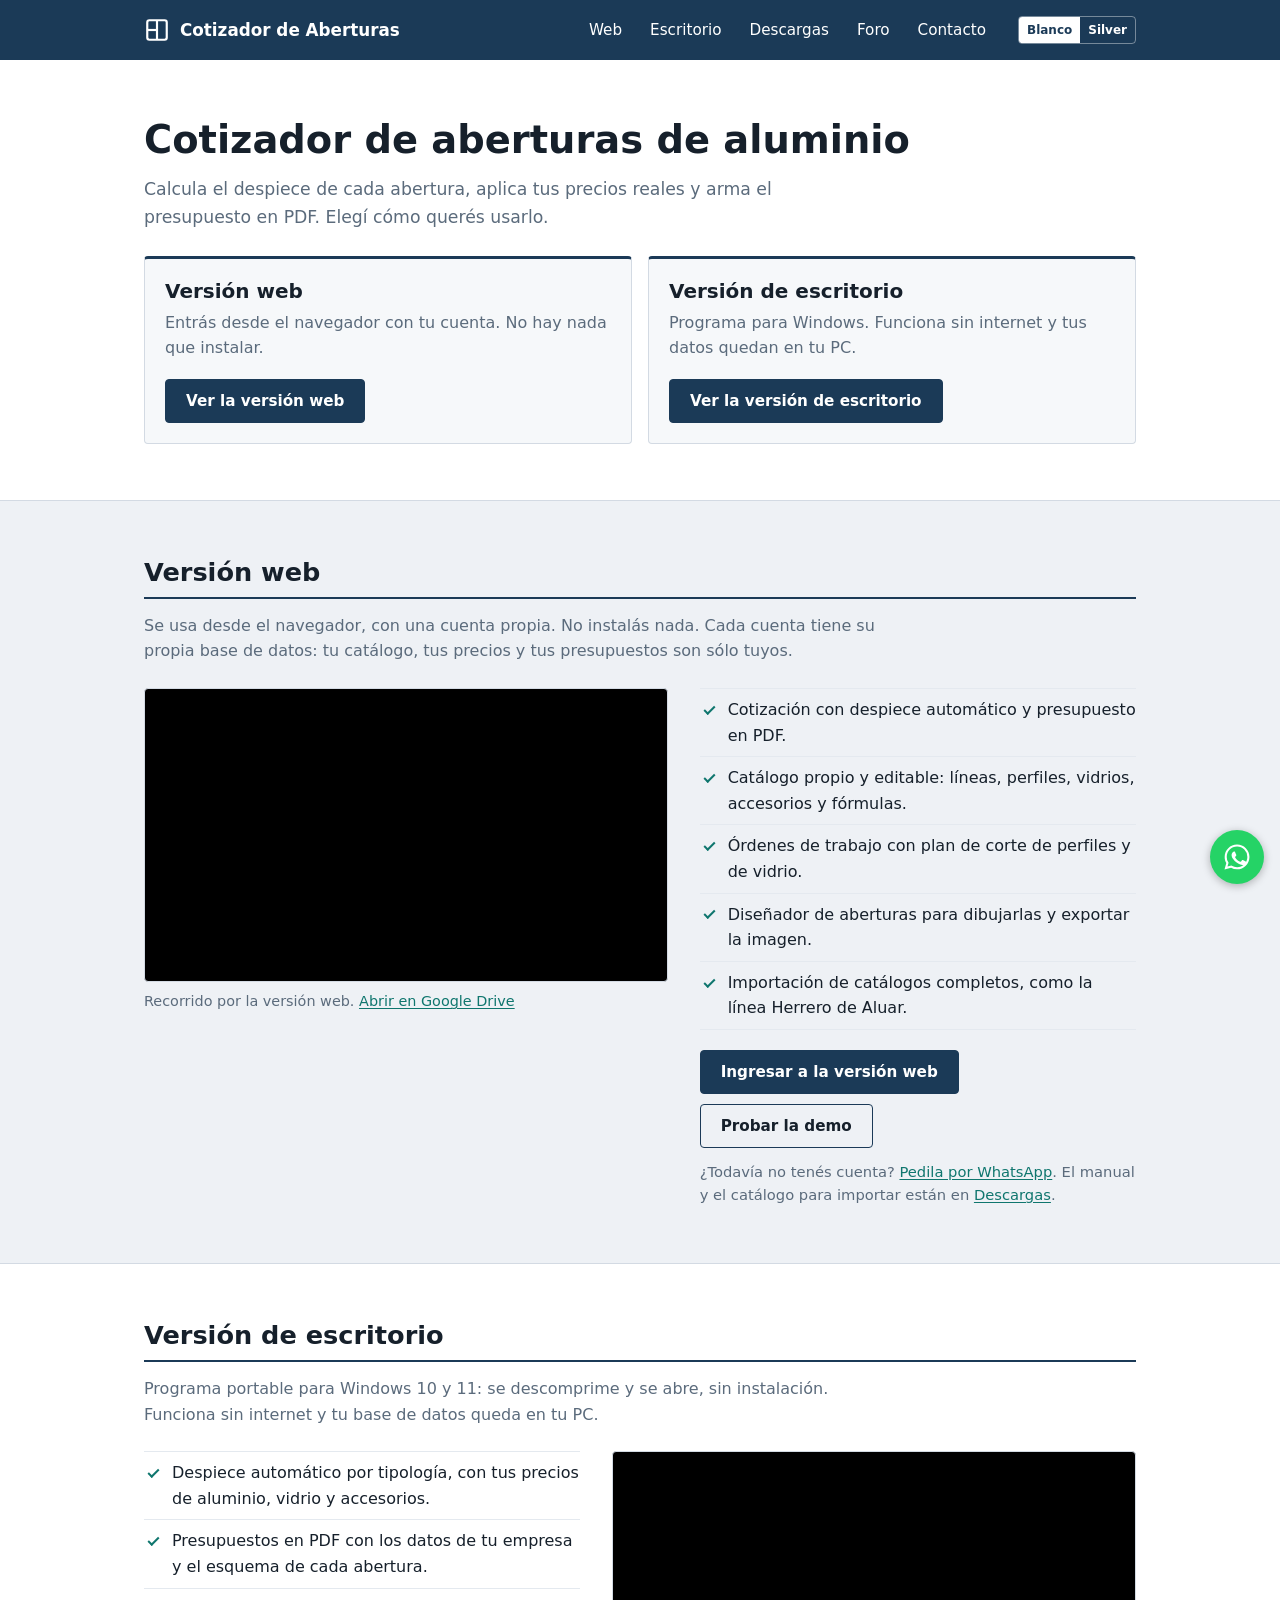
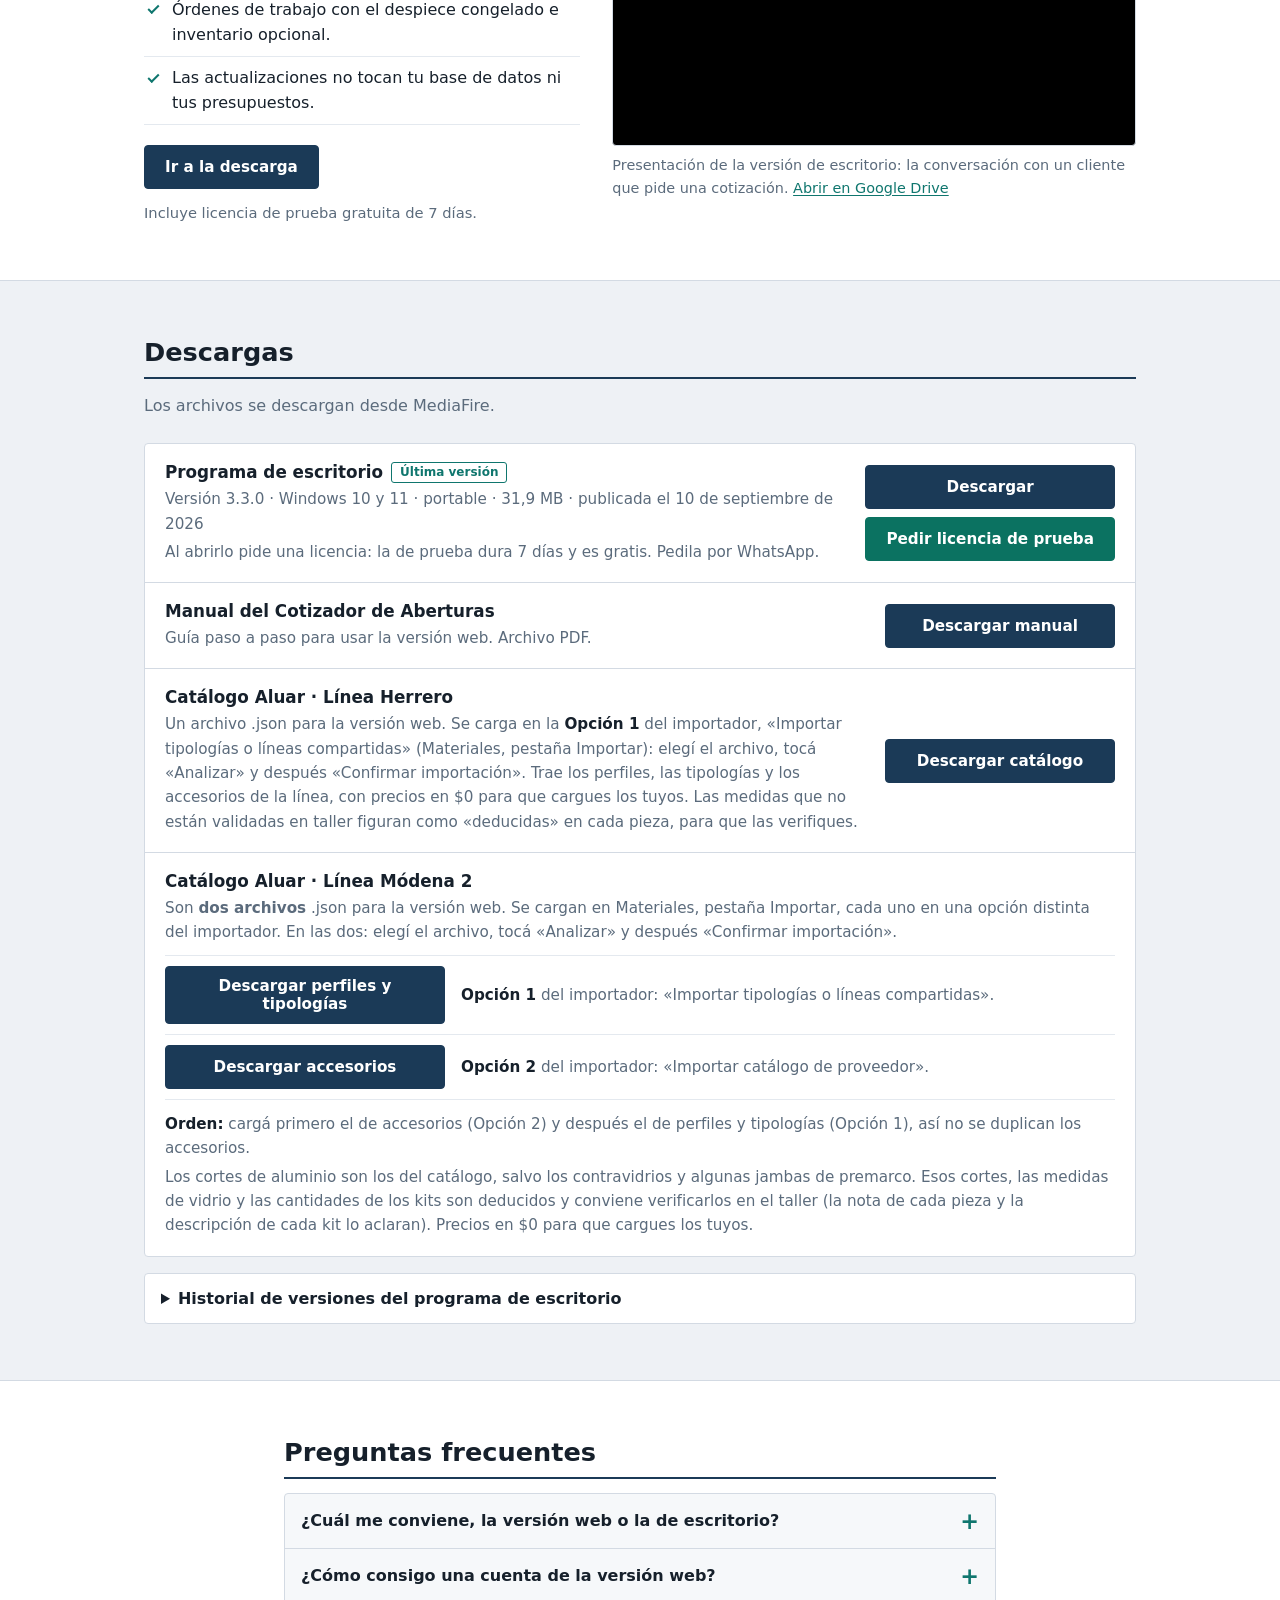
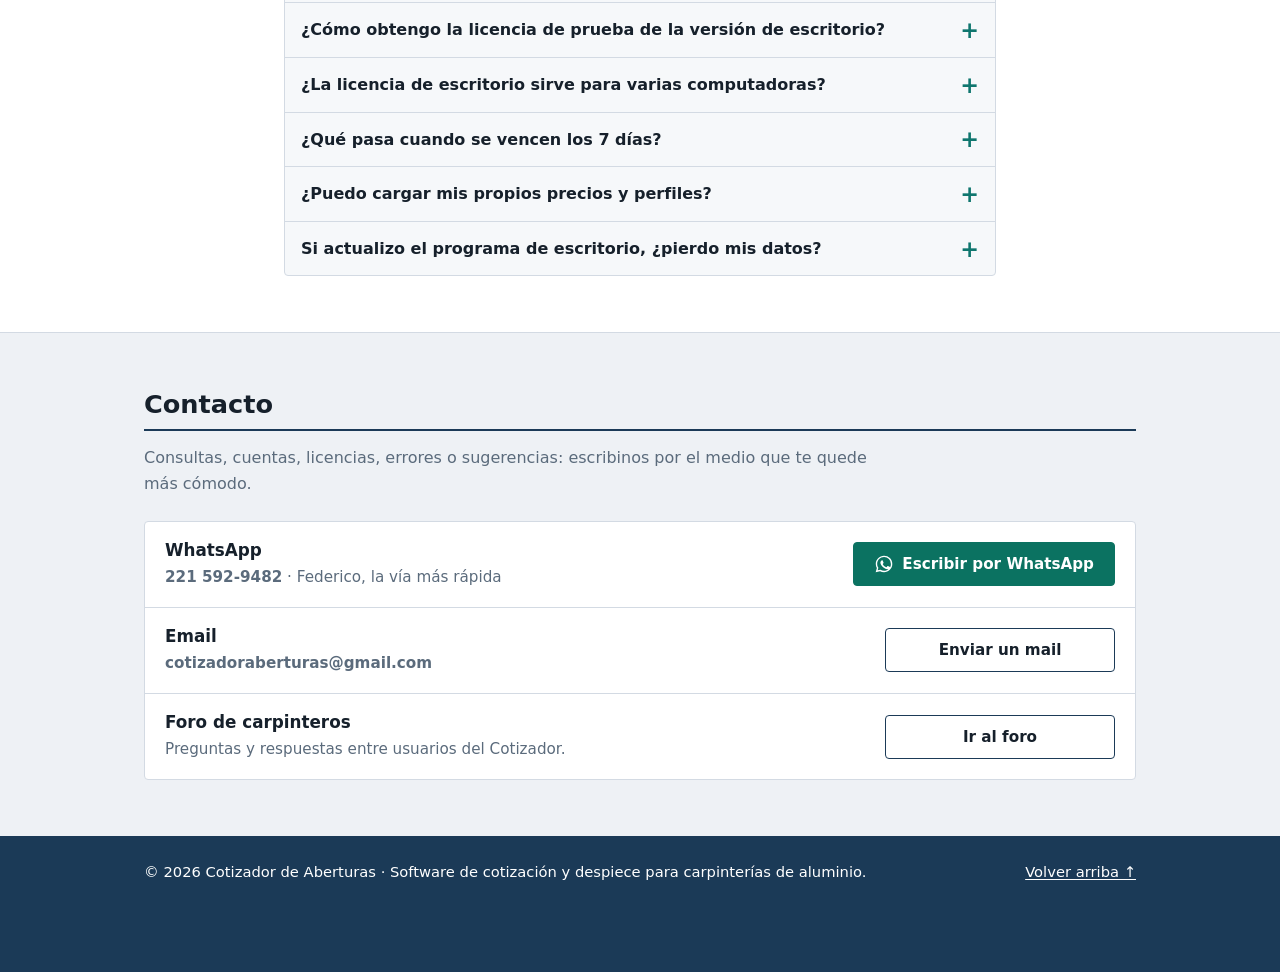
==== commit c233f4ee: "Landing: línea Módena 2 en Descargas (dos archivos, una opción del importador cada uno) - Fila propi" ====
--- a/index.html
+++ b/index.html
@@ -233,7 +233,9 @@
             <div>
               <h3>Catálogo Aluar · Línea Herrero</h3>
               <p>
-                Archivo .json para importar en la versión web (Materiales, pestaña Importar). Trae los
+                Un archivo .json para la versión web. Se carga en la <span class="opcion-n">Opción 1</span>
+                del importador, «Importar tipologías o líneas compartidas» (Materiales, pestaña
+                Importar): elegí el archivo, tocá «Analizar» y después «Confirmar importación». Trae los
                 perfiles, las tipologías y los accesorios de la línea, con precios en $0 para que
                 cargues los tuyos. Las medidas que no están validadas en taller figuran como
                 «deducidas» en cada pieza, para que las verifiques.
@@ -241,6 +243,40 @@
             </div>
             <div class="item__acc">
               <a class="btn" href="https://www.mediafire.com/file/o5twtberi8vvy6o/linea_Herrero_Aluar.json/file" target="_blank" rel="noopener noreferrer">Descargar catálogo</a>
+            </div>
+          </li>
+
+          <!-- Catálogo Aluar · Módena 2: son DOS archivos y cada uno va en una opción distinta del importador -->
+          <li class="item item--una">
+            <div>
+              <h3>Catálogo Aluar · Línea Módena 2</h3>
+              <p>
+                Son <strong>dos archivos</strong> .json para la versión web. Se cargan en Materiales,
+                pestaña Importar, cada uno en una opción distinta del importador. En las dos: elegí el
+                archivo, tocá «Analizar» y después «Confirmar importación».
+              </p>
+
+              <ul class="archivos">
+                <li class="archivo">
+                  <a class="btn" href="https://www.mediafire.com/file/hoqq6upcongam7t/linea_Modena2_Aluar.json/file" target="_blank" rel="noopener noreferrer">Descargar perfiles y tipologías</a>
+                  <p><span class="opcion-n">Opción 1</span> del importador: «Importar tipologías o líneas compartidas».</p>
+                </li>
+                <li class="archivo">
+                  <a class="btn" href="https://www.mediafire.com/file/7n1ty56coimf7gy/modena2_perfiles_accesorios.json/file" target="_blank" rel="noopener noreferrer">Descargar accesorios</a>
+                  <p><span class="opcion-n">Opción 2</span> del importador: «Importar catálogo de proveedor».</p>
+                </li>
+              </ul>
+
+              <p>
+                <span class="opcion-n">Orden:</span> cargá primero el de accesorios (Opción 2) y después el de
+                perfiles y tipologías (Opción 1), así no se duplican los accesorios.
+              </p>
+              <p>
+                Los cortes de aluminio son los del catálogo, salvo los contravidrios y algunas jambas de
+                premarco. Esos cortes, las medidas de vidrio y las cantidades de los kits son deducidos y
+                conviene verificarlos en el taller (la nota de cada pieza y la descripción de cada kit lo
+                aclaran). Precios en $0 para que cargues los tuyos.
+              </p>
             </div>
           </li>
 
--- a/landing.css
+++ b/landing.css
@@ -269,6 +269,17 @@
 .item__acc { display: flex; flex-wrap: wrap; gap: 8px; }
 .item__acc .btn { flex: 1 1 auto; }
 
+/* Archivos que van de a pares (Módena 2): cada botón junto a la opción del importador donde se carga */
+.item.item--una { grid-template-columns: minmax(0, 1fr); }
+.opcion-n { color: var(--text); font-weight: 700; }
+.archivos { margin: 10px 0 12px; padding: 0; list-style: none; }
+.archivo { display: grid; gap: 6px; padding: 10px 0; border-top: 1px solid var(--line-soft); }
+.archivo:last-child { border-bottom: 1px solid var(--line-soft); }
+.archivo p { margin: 0; }
+@media (min-width: 720px) {
+  .archivo { grid-template-columns: 280px minmax(0, 1fr); align-items: center; gap: 16px; }
+}
+
 .etiqueta {
   padding: 0 8px; border: 1px solid var(--accent); border-radius: 3px;
   color: var(--accent); font-size: .75rem; font-weight: 700; line-height: 1.6;
